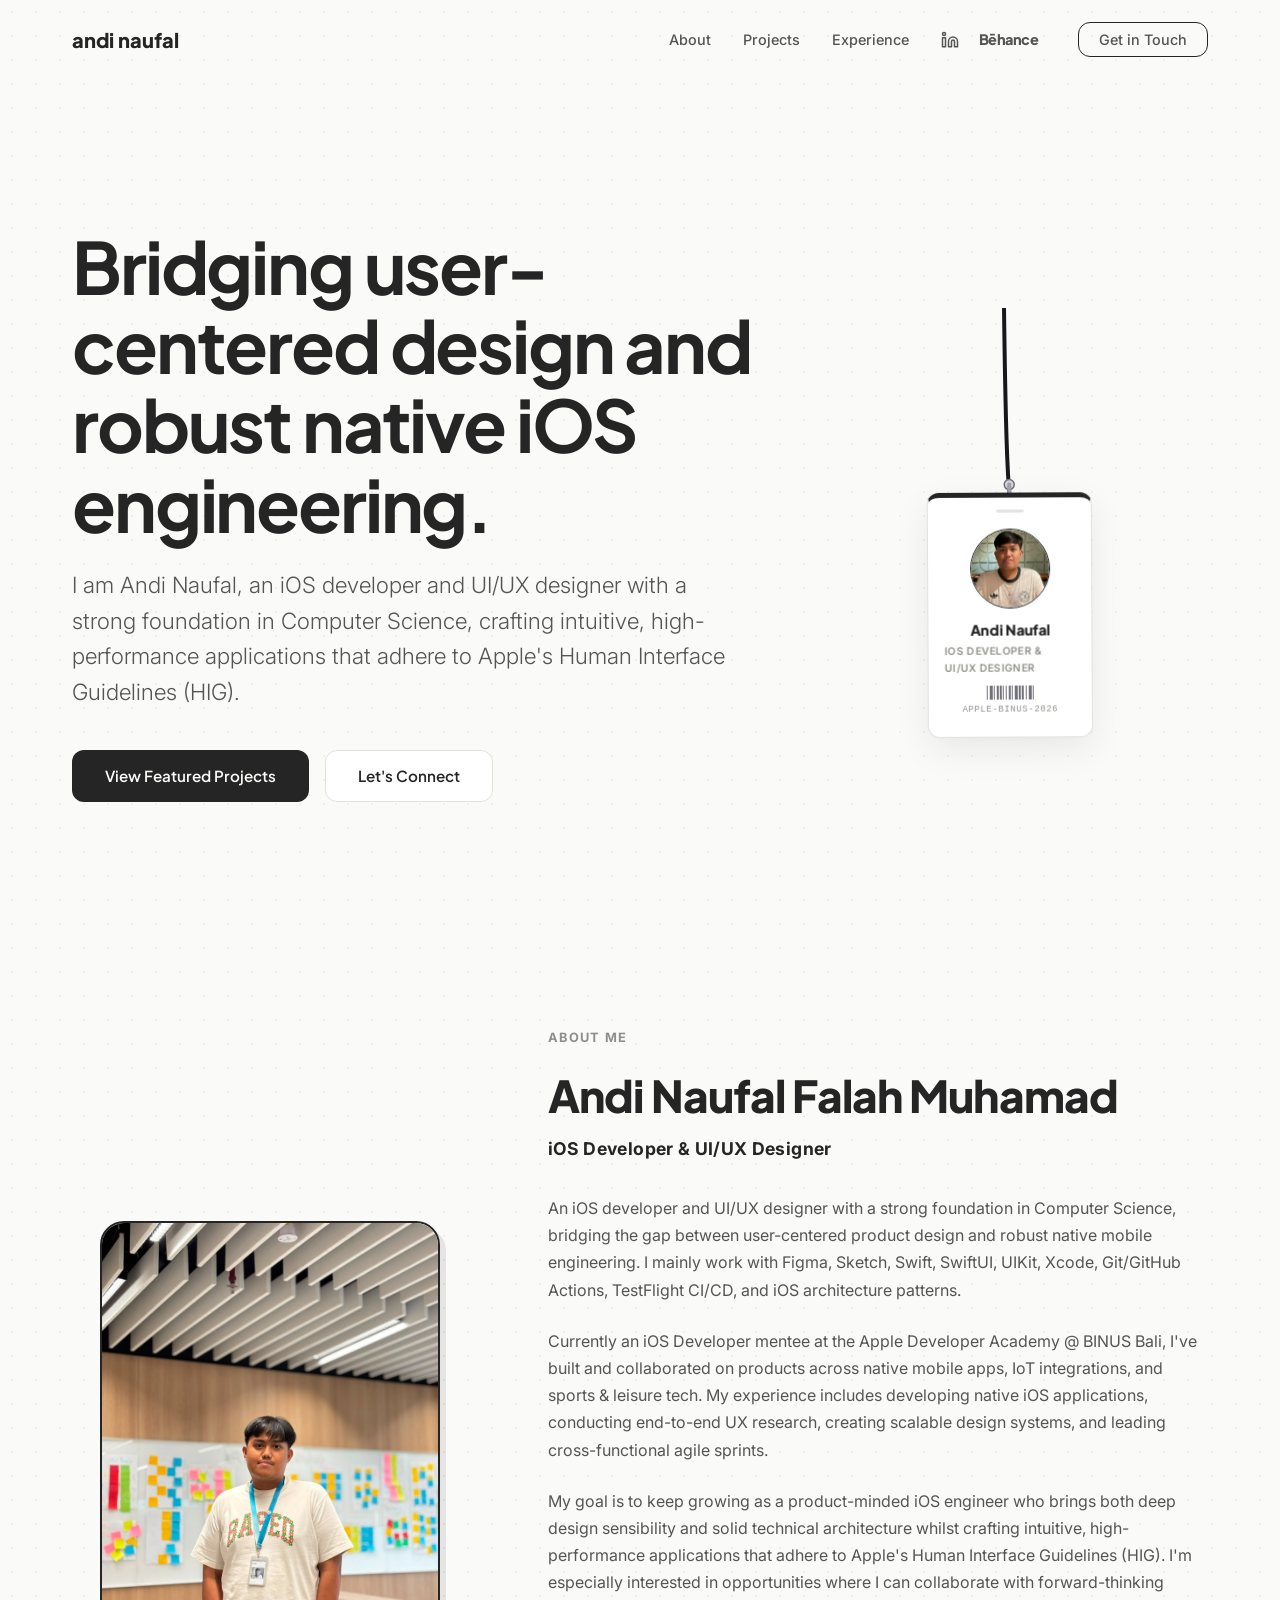
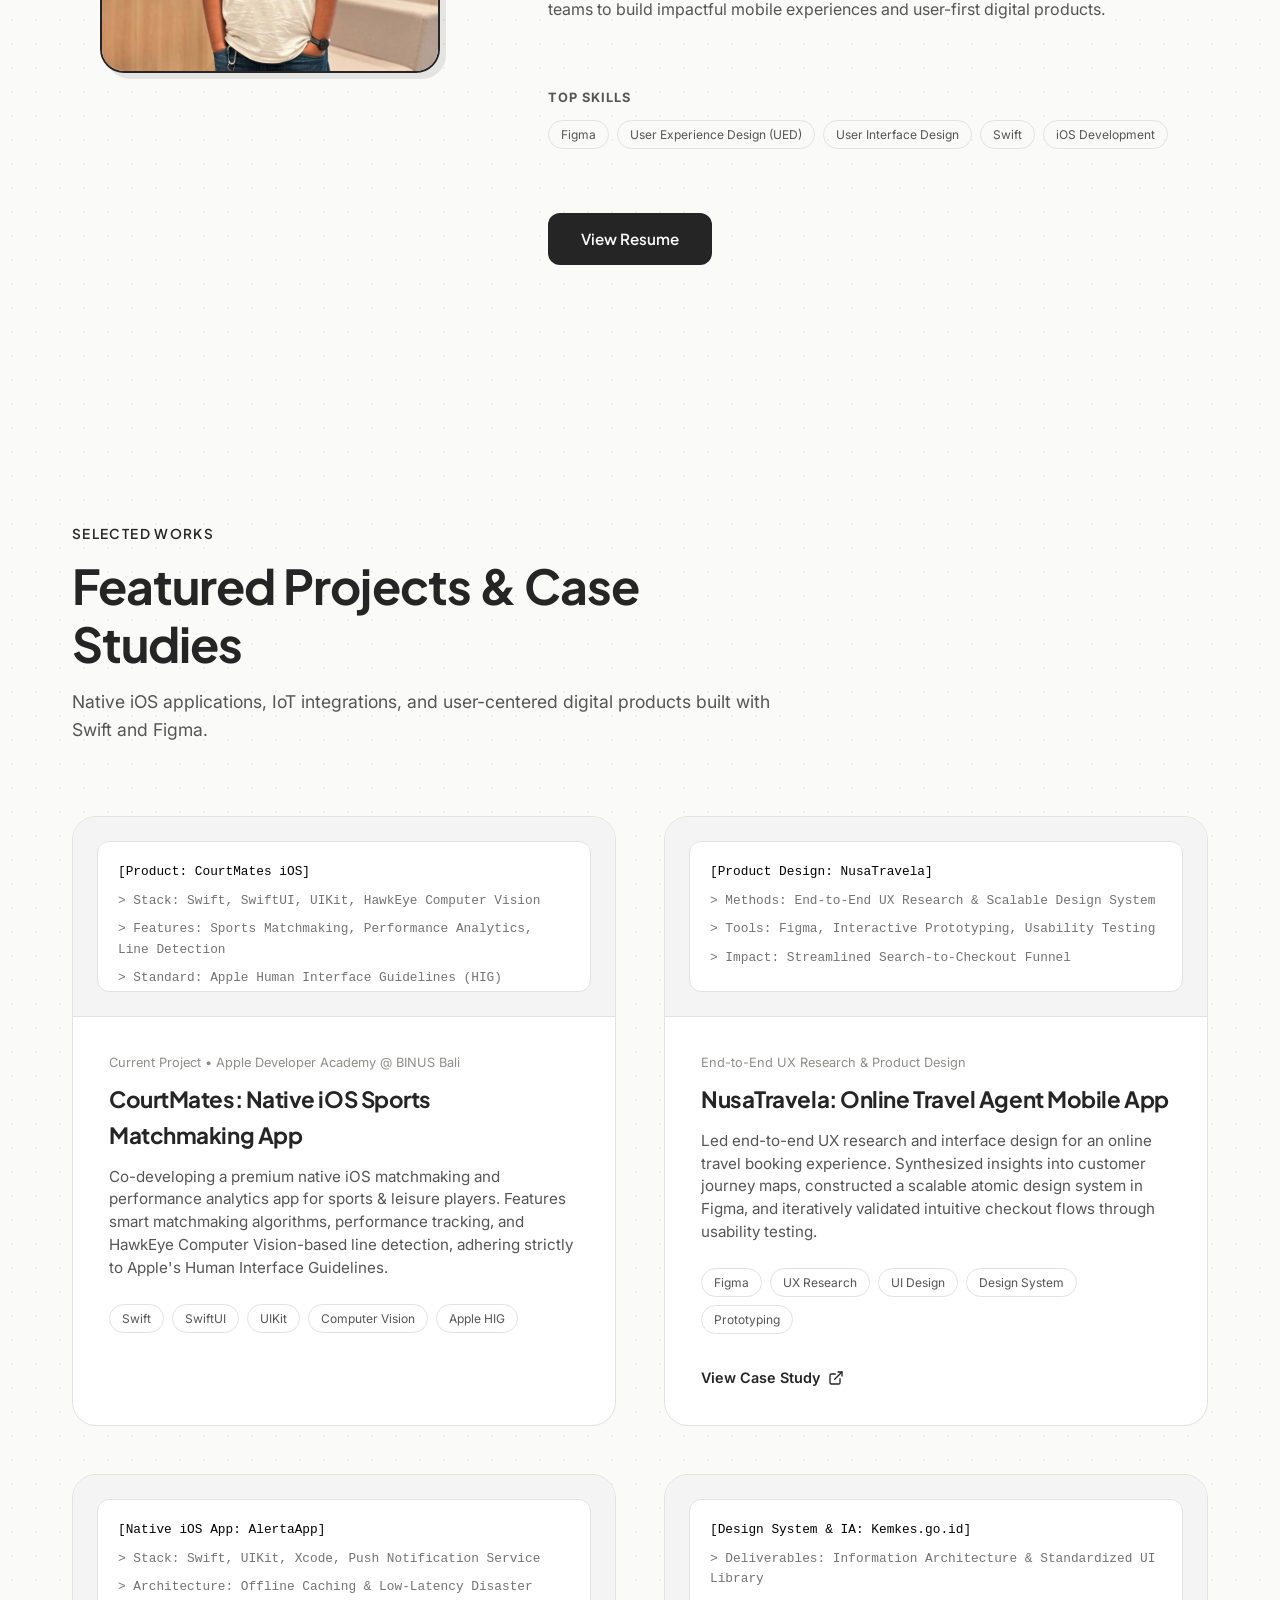
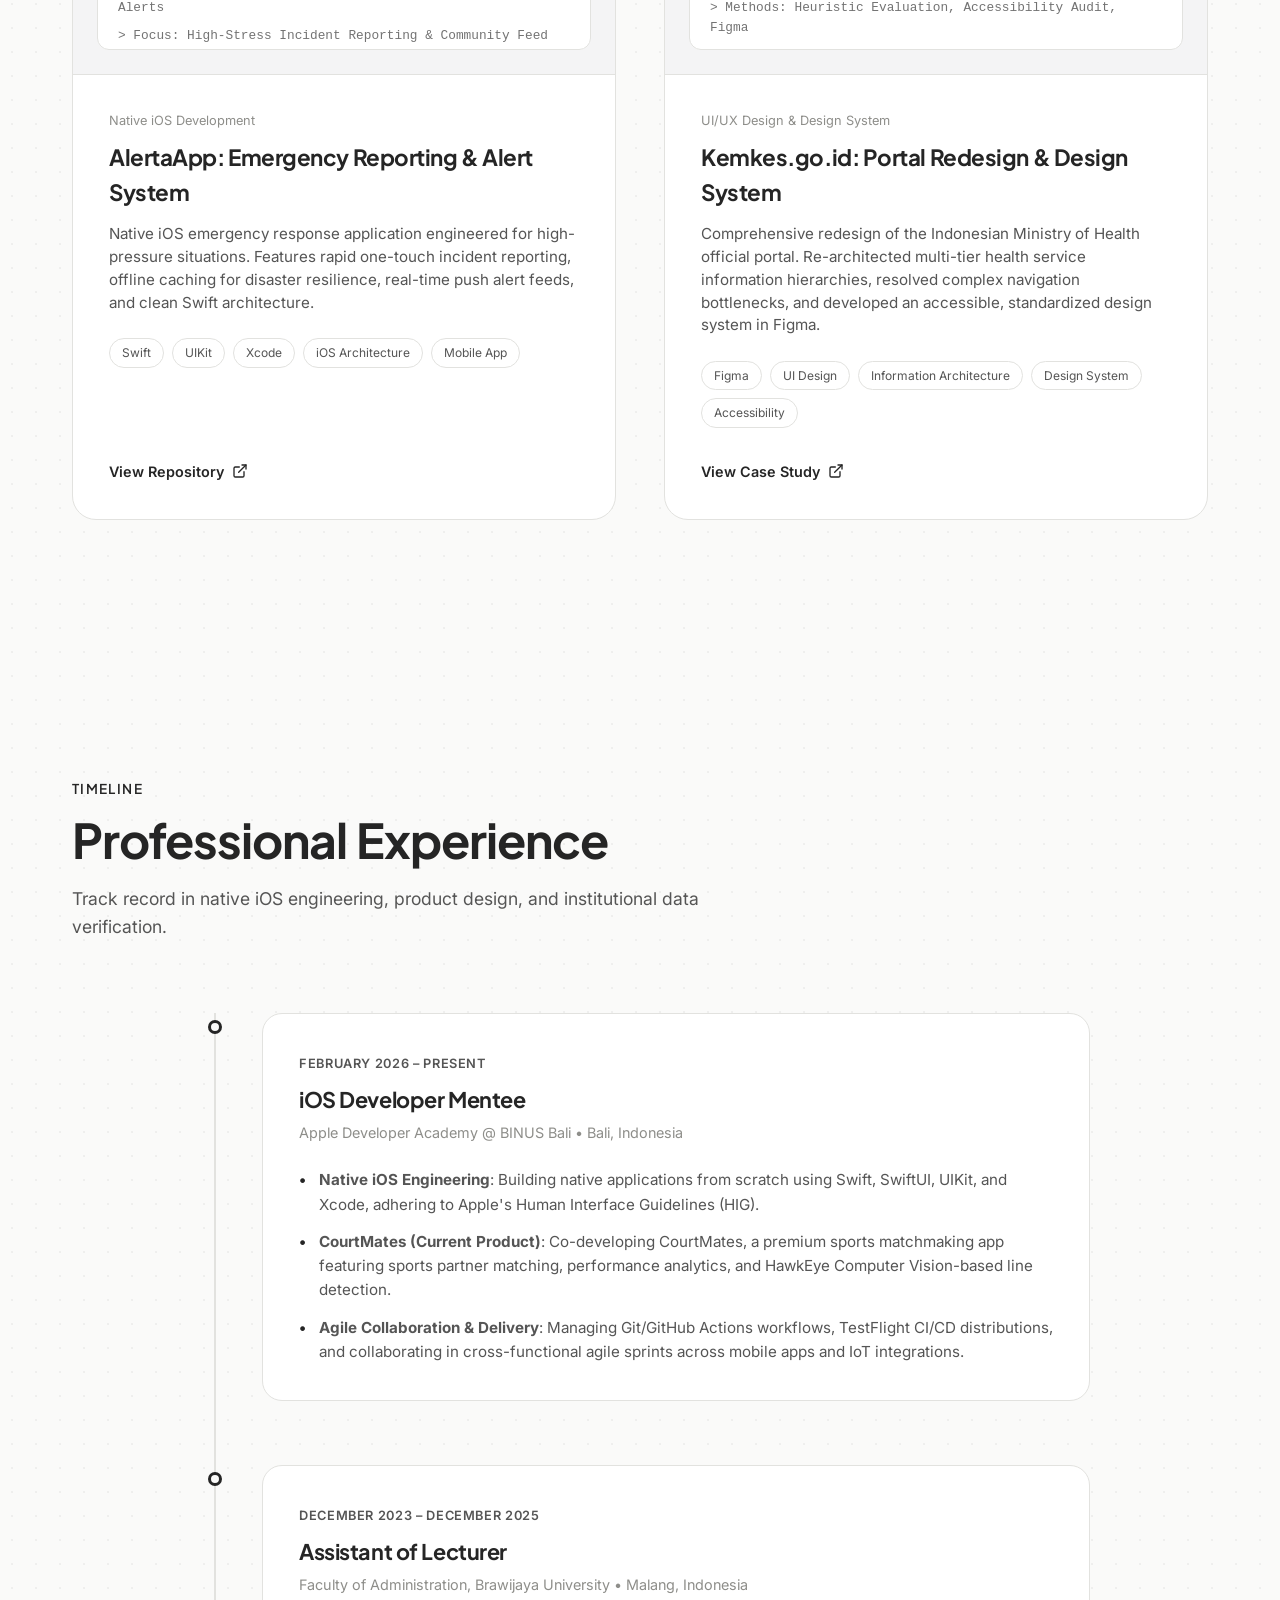
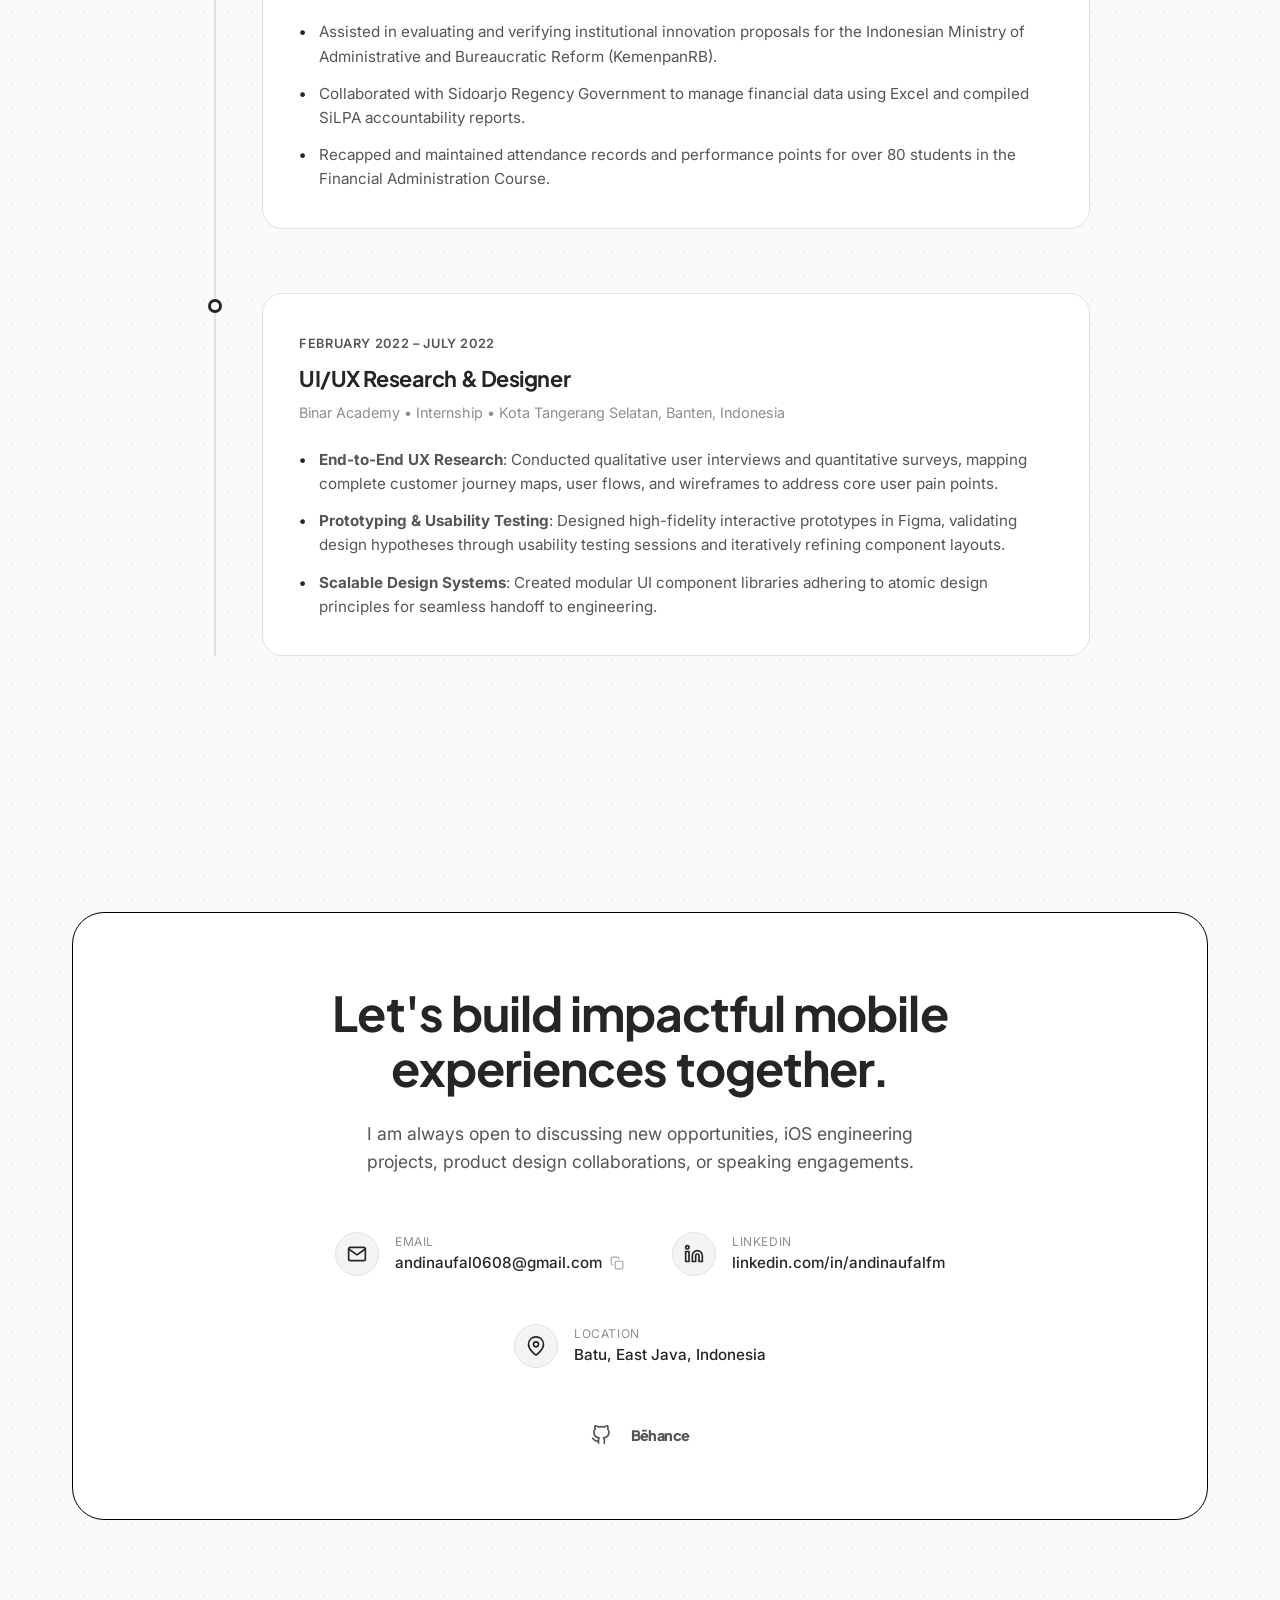
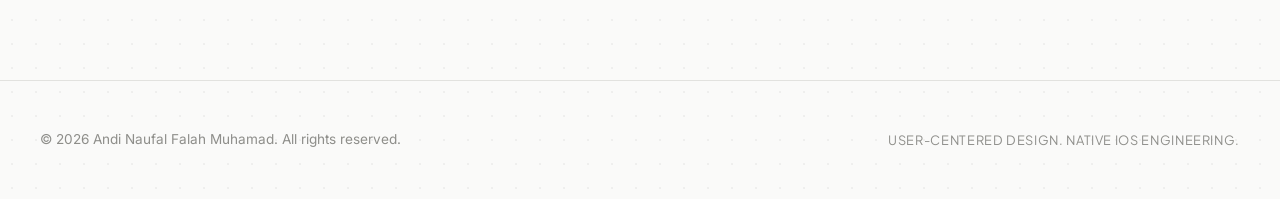
==== index.html @ ab5e2f89 "chore: remove status badge from hero section" ====
<!DOCTYPE html>
<html lang="en">

<head>
    <meta charset="UTF-8">
    <meta name="viewport" content="width=device-width, initial-scale=1.0">
    <title>Andi Naufal | iOS Developer & UI/UX Designer</title>
    <meta name="description"
        content="Portfolio of Andi Naufal Falah Muhamad - iOS developer and UI/UX designer with a strong foundation in Computer Science, bridging the gap between user-centered product design and robust native mobile engineering.">
    <meta name="keywords"
        content="Andi Naufal, iOS Developer, UI/UX Designer, Apple Developer Academy Bali, Swift, SwiftUI, UIKit, Figma, Sketch, Product Minded Engineer, User Experience Design">

    <!-- Open Graph / Facebook -->
    <meta property="og:type" content="website">
    <meta property="og:title" content="Andi Naufal | iOS Developer & UI/UX Designer">
    <meta property="og:description"
        content="Bridging the gap between user-centered product design and robust native mobile engineering. iOS Developer mentee at Apple Developer Academy Bali.">

    <!-- Google Fonts -->
    <link rel="preconnect" href="https://fonts.googleapis.com">
    <link rel="preconnect" href="https://fonts.gstatic.com" crossorigin>
    <link
        href="https://fonts.googleapis.com/css2?family=Inter:wght@300;400;500;600&family=Plus+Jakarta+Sans:wght@400;500;600;700;800&display=swap"
        rel="stylesheet">

    <!-- Stylesheet -->
    <link rel="stylesheet" href="style.css">
</head>

<body>
    <!-- Header Navigation -->
    <header>
        <nav class="nav-container">
            <a href="#" class="logo">
                andi naufal
            </a>
            <ul class="nav-links">
                <li><a href="#about" class="nav-link">About</a></li>
                <li><a href="#projects" class="nav-link">Projects</a></li>
                <li><a href="#experience" class="nav-link">Experience</a></li>
                <li class="nav-socials">
                    <a href="https://linkedin.com/in/andinaufalfm" target="_blank" rel="noopener noreferrer"
                        aria-label="LinkedIn" class="nav-social-link">
                        <svg xmlns="http://www.w3.org/2000/svg" width="18" height="18" viewBox="0 0 24 24" fill="none"
                            stroke="currentColor" stroke-width="2" stroke-linecap="round" stroke-linejoin="round">
                            <path d="M16 8a6 6 0 0 1 6 6v7h-4v-7a2 2 0 0 0-2-2 2 2 0 0 0-2 2v7h-4v-7a6 6 0 0 1 6-6z" />
                            <rect x="2" y="9" width="4" height="12" />
                            <circle cx="4" cy="4" r="2" />
                        </svg>
                    </a>
                    <a href="https://www.behance.net/andinaufal2" target="_blank" rel="noopener noreferrer"
                        aria-label="Behance" class="nav-social-link">
                        <span class="behance-text-logo">Bēhance</span>
                    </a>
                </li>
                <li><a href="#contact" class="nav-link btn-contact">Get in Touch</a></li>
            </ul>
            <button class="mobile-menu-toggle" aria-label="Toggle Menu">
                <span class="bar"></span>
                <span class="bar"></span>
            </button>
        </nav>
    </header>

    <main>
        <!-- Hero Section -->
        <section id="hero" class="hero-section">
            <div class="hero-content">
                <h1 class="hero-title fade-in-up">
                    Bridging <span class="gradient-text">user-centered design</span> and robust <span
                        class="gradient-text">native iOS engineering</span>.
                </h1>
                <p class="hero-subtitle fade-in-up">
                    I am Andi Naufal, an iOS developer and UI/UX designer with a strong foundation in Computer Science, crafting intuitive, high-performance applications that adhere to Apple's Human Interface Guidelines (HIG).
                </p>
                <div class="hero-actions fade-in-up">
                    <a href="#projects" class="btn btn-primary">View Featured Projects</a>
                    <a href="#contact" class="btn btn-secondary">Let's Connect</a>
                </div>
            </div>

            <!-- Interactive Lanyard & ID Card -->
            <div class="lanyard-container">
                <canvas id="lanyard-canvas"></canvas>
                <div id="interactive-card" class="badge-card">
                    <div class="badge-clip-hole"></div>
                    <div class="badge-body">
                        <div class="badge-photo-frame">
                            <img src="profile_lanyard.jpg" alt="Andi Naufal" class="badge-photo">
                        </div>
                        <h3 class="badge-name">Andi Naufal</h3>
                        <span class="badge-role">iOS Developer & UI/UX Designer</span>
                    </div>
                    <div class="badge-footer">
                        <div class="badge-barcode">
                            <span></span><span></span><span></span><span></span><span></span><span></span><span></span><span></span><span></span><span></span><span></span><span></span><span></span><span></span><span></span>
                        </div>
                        <span class="badge-id">APPLE-BINUS-2026</span>
                    </div>
                </div>
            </div>
        </section>

        <!-- About Me Section -->
        <section id="about" class="about-section">
            <div class="section-container">
                <div class="about-grid">
                    <div class="about-image-wrapper fade-in-up">
                        <img src="profile.jpg" alt="Andi Naufal Falah Muhamad" class="about-img">
                    </div>
                    <div class="about-text-content fade-in-up">
                        <span class="about-tag">About Me</span>
                        <h2 class="about-name">Andi Naufal Falah Muhamad</h2>
                        <span class="about-title">iOS Developer & UI/UX Designer</span>

                        <div class="about-paragraphs">
                            <p>
                                An iOS developer and UI/UX designer with a strong foundation in Computer Science, bridging the gap between user-centered product design and robust native mobile engineering. I mainly work with Figma, Sketch, Swift, SwiftUI, UIKit, Xcode, Git/GitHub Actions, TestFlight CI/CD, and iOS architecture patterns.
                            </p>
                            <p>
                                Currently an iOS Developer mentee at the Apple Developer Academy @ BINUS Bali, I've built and collaborated on products across native mobile apps, IoT integrations, and sports & leisure tech. My experience includes developing native iOS applications, conducting end-to-end UX research, creating scalable design systems, and leading cross-functional agile sprints.
                            </p>
                            <p>
                                My goal is to keep growing as a product-minded iOS engineer who brings both deep design sensibility and solid technical architecture whilst crafting intuitive, high-performance applications that adhere to Apple's Human Interface Guidelines (HIG). I'm especially interested in opportunities where I can collaborate with forward-thinking teams to build impactful mobile experiences and user-first digital products.
                            </p>
                        </div>

                        <div class="top-skills-wrapper" style="margin-top: 1.5rem; margin-bottom: 2rem;">
                            <span style="display: block; font-size: 0.8rem; font-weight: 700; text-transform: uppercase; letter-spacing: 0.08em; color: var(--text-secondary); margin-bottom: 0.75rem;">Top Skills</span>
                            <div class="project-tags" style="gap: 0.5rem;">
                                <span class="tag">Figma</span>
                                <span class="tag">User Experience Design (UED)</span>
                                <span class="tag">User Interface Design</span>
                                <span class="tag">Swift</span>
                                <span class="tag">iOS Development</span>
                            </div>
                        </div>

                        <a href="cv_andinaufal.pdf" target="_blank" class="btn btn-primary btn-resume">View Resume</a>
                    </div>
                </div>
            </div>
        </section>



        <!-- Projects Experience Section -->
        <section id="projects" class="projects-section">
            <div class="section-container">
                <div class="section-header">
                    <span class="section-label">Selected Works</span>
                    <h2 class="section-title">Featured Projects & Case Studies</h2>
                    <p class="section-description">
                        Native iOS applications, IoT integrations, and user-centered digital products built with Swift and Figma.
                    </p>
                </div>

                <div class="projects-grid">
                    <!-- Project 1: CourtMates -->
                    <div class="project-card">
                        <div class="project-visual bg-swift">
                            <div class="terminal-mock">
                                <span class="command">[Product: CourtMates iOS]</span>
                                <span class="output">> Stack: Swift, SwiftUI, UIKit, HawkEye Computer Vision</span>
                                <span class="output">> Features: Sports Matchmaking, Performance Analytics, Line Detection</span>
                                <span class="output">> Standard: Apple Human Interface Guidelines (HIG)</span>
                            </div>
                        </div>
                        <div class="project-info">
                            <span class="project-meta">Current Project • Apple Developer Academy @ BINUS Bali</span>
                            <h3>CourtMates: Native iOS Sports Matchmaking App</h3>
                            <p class="project-text">
                                Co-developing a premium native iOS matchmaking and performance analytics app for sports & leisure players.
                                Features smart matchmaking algorithms, performance tracking, and HawkEye Computer Vision-based line
                                detection, adhering strictly to Apple's Human Interface Guidelines.
                            </p>
                            <div class="project-tags">
                                <span class="tag">Swift</span>
                                <span class="tag">SwiftUI</span>
                                <span class="tag">UIKit</span>
                                <span class="tag">Computer Vision</span>
                                <span class="tag">Apple HIG</span>
                            </div>
                        </div>
                    </div>

                    <!-- Project 2: NusaTravela -->
                    <div class="project-card">
                        <div class="project-visual bg-nusa">
                            <div class="terminal-mock">
                                <span class="command">[Product Design: NusaTravela]</span>
                                <span class="output">> Methods: End-to-End UX Research & Scalable Design System</span>
                                <span class="output">> Tools: Figma, Interactive Prototyping, Usability Testing</span>
                                <span class="output">> Impact: Streamlined Search-to-Checkout Funnel</span>
                            </div>
                        </div>
                        <div class="project-info">
                            <span class="project-meta">End-to-End UX Research & Product Design</span>
                            <h3>NusaTravela: Online Travel Agent Mobile App</h3>
                            <p class="project-text">
                                Led end-to-end UX research and interface design for an online travel booking experience.
                                Synthesized insights into customer journey maps, constructed a scalable atomic design system in Figma,
                                and iteratively validated intuitive checkout flows through usability testing.
                            </p>
                            <div class="project-tags">
                                <span class="tag">Figma</span>
                                <span class="tag">UX Research</span>
                                <span class="tag">UI Design</span>
                                <span class="tag">Design System</span>
                                <span class="tag">Prototyping</span>
                            </div>
                            <a href="https://www.behance.net/gallery/148865531/NusaTravela-Online-Travel-Agent-App"
                                target="_blank" rel="noopener noreferrer" class="project-link">
                                View Case Study
                                <svg xmlns="http://www.w3.org/2000/svg" width="16" height="16" viewBox="0 0 24 24"
                                    fill="none" stroke="currentColor" stroke-width="2" stroke-linecap="round"
                                    stroke-linejoin="round">
                                    <path d="M18 13v6a2 2 0 0 1-2 2H5a2 2 0 0 1-2-2V8a2 2 0 0 1 2-2h6" />
                                    <polyline points="15 3 21 3 21 9" />
                                    <line x1="10" y1="14" x2="21" y2="3" />
                                </svg>
                            </a>
                        </div>
                    </div>

                    <!-- Project 3: Alerta App -->
                    <div class="project-card">
                        <div class="project-visual bg-swift">
                            <div class="terminal-mock">
                                <span class="command">[Native iOS App: AlertaApp]</span>
                                <span class="output">> Stack: Swift, UIKit, Xcode, Push Notification Service</span>
                                <span class="output">> Architecture: Offline Caching & Low-Latency Disaster Alerts</span>
                                <span class="output">> Focus: High-Stress Incident Reporting & Community Feed</span>
                            </div>
                        </div>
                        <div class="project-info">
                            <span class="project-meta">Native iOS Development</span>
                            <h3>AlertaApp: Emergency Reporting & Alert System</h3>
                            <p class="project-text">
                                Native iOS emergency response application engineered for high-pressure situations. Features rapid
                                one-touch incident reporting, offline caching for disaster resilience, real-time push alert feeds,
                                and clean Swift architecture.
                            </p>
                            <div class="project-tags">
                                <span class="tag">Swift</span>
                                <span class="tag">UIKit</span>
                                <span class="tag">Xcode</span>
                                <span class="tag">iOS Architecture</span>
                                <span class="tag">Mobile App</span>
                            </div>
                            <a href="https://github.com/sgtandi" target="_blank"
                                rel="noopener noreferrer" class="project-link">
                                View Repository
                                <svg xmlns="http://www.w3.org/2000/svg" width="16" height="16" viewBox="0 0 24 24"
                                    fill="none" stroke="currentColor" stroke-width="2" stroke-linecap="round"
                                    stroke-linejoin="round">
                                    <path d="M18 13v6a2 2 0 0 1-2 2H5a2 2 0 0 1-2-2V8a2 2 0 0 1 2-2h6" />
                                    <polyline points="15 3 21 3 21 9" />
                                    <line x1="10" y1="14" x2="21" y2="3" />
                                </svg>
                            </a>
                        </div>
                    </div>

                    <!-- Project 4: Kemkes.go.id Redesign -->
                    <div class="project-card">
                        <div class="project-visual bg-kemkes">
                            <div class="terminal-mock">
                                <span class="command">[Design System & IA: Kemkes.go.id]</span>
                                <span class="output">> Deliverables: Information Architecture & Standardized UI Library</span>
                                <span class="output">> Methods: Heuristic Evaluation, Accessibility Audit, Figma</span>
                                <span class="output">> Focus: Public Health Service Findability & Trust</span>
                            </div>
                        </div>
                        <div class="project-info">
                            <span class="project-meta">UI/UX Design & Design System</span>
                            <h3>Kemkes.go.id: Portal Redesign & Design System</h3>
                            <p class="project-text">
                                Comprehensive redesign of the Indonesian Ministry of Health official portal. Re-architected multi-tier
                                health service information hierarchies, resolved complex navigation bottlenecks, and developed an accessible,
                                standardized design system in Figma.
                            </p>
                            <div class="project-tags">
                                <span class="tag">Figma</span>
                                <span class="tag">UI Design</span>
                                <span class="tag">Information Architecture</span>
                                <span class="tag">Design System</span>
                                <span class="tag">Accessibility</span>
                            </div>
                            <a href="https://www.behance.net/gallery/144390261/Kemkesgoid-Website-Redesign-Case-Study"
                                target="_blank" rel="noopener noreferrer" class="project-link">
                                View Case Study
                                <svg xmlns="http://www.w3.org/2000/svg" width="16" height="16" viewBox="0 0 24 24"
                                    fill="none" stroke="currentColor" stroke-width="2" stroke-linecap="round"
                                    stroke-linejoin="round">
                                    <path d="M18 13v6a2 2 0 0 1-2 2H5a2 2 0 0 1-2-2V8a2 2 0 0 1 2-2h6" />
                                    <polyline points="15 3 21 3 21 9" />
                                    <line x1="10" y1="14" x2="21" y2="3" />
                                </svg>
                            </a>
                        </div>
                    </div>
                </div>
            </div>
        </section>

        <!-- Experiences Section -->
        <section id="experience" class="experience-section">
            <div class="section-container">
                <div class="section-header">
                    <span class="section-label">Timeline</span>
                    <h2 class="section-title">Professional Experience</h2>
                    <p class="section-description">
                        Track record in native iOS engineering, product design, and institutional data verification.
                    </p>
                </div>

                <div class="timeline">
                    <!-- Exp 1: iOS Developer Mentee -->
                    <div class="timeline-item">
                        <div class="timeline-marker"></div>
                        <div class="timeline-content">
                            <span class="timeline-date">February 2026 – Present</span>
                            <h3 class="timeline-title">iOS Developer Mentee</h3>
                            <span class="timeline-subtitle">Apple Developer Academy @ BINUS Bali • Bali, Indonesia</span>
                            <ul class="timeline-bullets">
                                <li><strong>Native iOS Engineering</strong>: Building native applications from scratch using Swift, SwiftUI, UIKit, and Xcode, adhering to Apple's Human Interface Guidelines (HIG).</li>
                                <li><strong>CourtMates (Current Product)</strong>: Co-developing CourtMates, a premium sports matchmaking app featuring sports partner matching, performance analytics, and HawkEye Computer Vision-based line detection.</li>
                                <li><strong>Agile Collaboration & Delivery</strong>: Managing Git/GitHub Actions workflows, TestFlight CI/CD distributions, and collaborating in cross-functional agile sprints across mobile apps and IoT integrations.</li>
                            </ul>
                        </div>
                    </div>

                    <!-- Exp 2: Assistant of Lecturer -->
                    <div class="timeline-item">
                        <div class="timeline-marker"></div>
                        <div class="timeline-content">
                            <span class="timeline-date">December 2023 – December 2025</span>
                            <h3 class="timeline-title">Assistant of Lecturer</h3>
                            <span class="timeline-subtitle">Faculty of Administration, Brawijaya University • Malang, Indonesia</span>
                            <ul class="timeline-bullets">
                                <li>Assisted in evaluating and verifying institutional innovation proposals for the Indonesian Ministry of Administrative and Bureaucratic Reform (KemenpanRB).</li>
                                <li>Collaborated with Sidoarjo Regency Government to manage financial data using Excel and compiled SiLPA accountability reports.</li>
                                <li>Recapped and maintained attendance records and performance points for over 80 students in the Financial Administration Course.</li>
                            </ul>
                        </div>
                    </div>

                    <!-- Exp 3: UI/UX Research & Designer -->
                    <div class="timeline-item">
                        <div class="timeline-marker"></div>
                        <div class="timeline-content">
                            <span class="timeline-date">February 2022 – July 2022</span>
                            <h3 class="timeline-title">UI/UX Research & Designer</h3>
                            <span class="timeline-subtitle">Binar Academy • Internship • Kota Tangerang Selatan, Banten, Indonesia</span>
                            <ul class="timeline-bullets">
                                <li><strong>End-to-End UX Research</strong>: Conducted qualitative user interviews and quantitative surveys, mapping complete customer journey maps, user flows, and wireframes to address core user pain points.</li>
                                <li><strong>Prototyping & Usability Testing</strong>: Designed high-fidelity interactive prototypes in Figma, validating design hypotheses through usability testing sessions and iteratively refining component layouts.</li>
                                <li><strong>Scalable Design Systems</strong>: Created modular UI component libraries adhering to atomic design principles for seamless handoff to engineering.</li>
                            </ul>
                        </div>
                    </div>
                </div>
            </div>
        </section>



        <!-- Contact Section -->
        <section id="contact" class="contact-section">
            <div class="section-container">
                <div class="contact-card">
                    <div class="contact-info-panel">
                        <h2>Let's build impactful mobile experiences together.</h2>
                        <p>I am always open to discussing new opportunities, iOS engineering projects, product design collaborations, or speaking engagements.</p>

                        <div class="contact-details">
                            <div class="contact-item">
                                <span class="icon">
                                    <svg xmlns="http://www.w3.org/2000/svg" width="20" height="20" viewBox="0 0 24 24"
                                        fill="none" stroke="currentColor" stroke-width="2" stroke-linecap="round"
                                        stroke-linejoin="round">
                                        <path
                                            d="M4 4h16c1.1 0 2 .9 2 2v12c0 1.1-.9 2-2 2H4c-1.1 0-2-.9-2-2V6c0-1.1.9-2 2-2z" />
                                        <polyline points="22,6 12,13 2,6" />
                                    </svg>
                                </span>
                                <div class="contact-text">
                                    <span class="label">Email</span>
                                    <!-- Interactive Clipboard Button -->
                                    <div class="email-click-to-copy" id="email-btn" title="Click to copy email address">
                                        <span id="email-address">andinaufal0608@gmail.com</span>
                                        <span class="copy-icon">
                                             <svg xmlns="http://www.w3.org/2000/svg" width="14" height="14"
                                                viewBox="0 0 24 24" fill="none" stroke="currentColor" stroke-width="2"
                                                stroke-linecap="round" stroke-linejoin="round">
                                                <rect x="9" y="9" width="13" height="13" rx="2" ry="2" />
                                                <path d="M5 15H4a2 2 0 0 1-2-2V4a2 2 0 0 1 2-2h9a2 2 0 0 1 2 2v1" />
                                            </svg>
                                        </span>
                                        <span class="copied-tooltip" id="copied-tooltip">Copied!</span>
                                    </div>
                                </div>
                            </div>
                            <div class="contact-item">
                                <span class="icon">
                                    <svg xmlns="http://www.w3.org/2000/svg" width="20" height="20" viewBox="0 0 24 24"
                                        fill="none" stroke="currentColor" stroke-width="2" stroke-linecap="round"
                                        stroke-linejoin="round">
                                        <path
                                            d="M16 8a6 6 0 0 1 6 6v7h-4v-7a2 2 0 0 0-2-2 2 2 0 0 0-2 2v7h-4v-7a6 6 0 0 1 6-6z" />
                                        <rect x="2" y="9" width="4" height="12" />
                                        <circle cx="4" cy="4" r="2" />
                                    </svg>
                                </span>
                                <div class="contact-text">
                                    <span class="label">LinkedIn</span>
                                    <a href="https://linkedin.com/in/andinaufalfm" target="_blank"
                                        rel="noopener noreferrer" class="value">linkedin.com/in/andinaufalfm</a>
                                </div>
                            </div>
                            <div class="contact-item">
                                <span class="icon">
                                    <svg xmlns="http://www.w3.org/2000/svg" width="20" height="20" viewBox="0 0 24 24"
                                        fill="none" stroke="currentColor" stroke-width="2" stroke-linecap="round"
                                        stroke-linejoin="round">
                                        <path d="M21 10c0 7-9 13-9 13s-9-6-9-13a9 9 0 0 1 18 0z" />
                                        <circle cx="12" cy="10" r="3" />
                                    </svg>
                                </span>
                                <div class="contact-text">
                                    <span class="label">Location</span>
                                    <span class="value">Batu, East Java, Indonesia</span>
                                </div>
                            </div>
                        </div>

                        <div class="social-links">
                            <a href="https://github.com/sgtandi" target="_blank" rel="noopener noreferrer"
                                aria-label="GitHub">
                                <svg xmlns="http://www.w3.org/2000/svg" width="20" height="20" viewBox="0 0 24 24"
                                    fill="none" stroke="currentColor" stroke-width="2" stroke-linecap="round"
                                    stroke-linejoin="round">
                                    <path
                                        d="M9 19c-5 1.5-5-2.5-7-3m14 6v-3.87a3.37 3.37 0 0 0-.94-2.61c3.14-.35 6.44-1.54 6.44-7A5.44 5.44 0 0 0 20 4.77 5.07 5.07 0 0 0 19.91 1S18.73.65 16 2.48a13.38 13.38 0 0 0-7 0C6.27.65 5.09 1 5.09 1A5.07 5.07 0 0 0 5 4.77a5.44 5.44 0 0 0-1.5 3.78c0 5.42 3.3 6.61 6.44 7A3.37 3.37 0 0 0 9 18.13V22" />
                                </svg>
                            </a>
                            <a href="https://www.behance.net/andinaufal2" target="_blank" rel="noopener noreferrer"
                                aria-label="Behance">
                                <span class="behance-text-logo">Bēhance</span>
                            </a>
                        </div>
                    </div>
                </div>
            </div>
        </section>
    </main>

    <!-- Footer -->
    <footer>
        <div class="footer-container">
            <p class="copyright">&copy; 2026 Andi Naufal Falah Muhamad. All rights reserved.</p>
            <p class="tagline">User-centered design. Native iOS engineering.</p>
        </div>
    </footer>

    <!-- Scripts -->
    <script src="physics.js"></script>
    <script src="script.js"></script>
</body>

</html>
---- style.css ----
/* Design System Variables */
:root {
    --bg-main: #FAFAF9;
    --bg-card: #FFFFFF;
    --bg-card-hover: #F3F3F1;
    --border-color: #E2E2DF;
    --border-color-hover: #252525;
    
    --text-primary: #252525;
    --text-secondary: #555555;
    --text-muted: #8E8E8A;
    
    --color-accent-1: #71717A; /* Neutral Zinc */
    --color-accent-2: #252525; /* Solid Charcoal / Black */
    --color-accent-3: #F3F3F1; /* Subtle Neutral Hover */
    --color-accent-4: #000000; /* Pure Black */
    
    --grad-text: none;
    --grad-apple: none;
    --grad-dark: #FAFAF9;
    
    --font-head: 'Plus Jakarta Sans', -apple-system, BlinkMacSystemFont, 'Segoe UI', Roboto, sans-serif;
    --font-body: 'Inter', -apple-system, BlinkMacSystemFont, 'Segoe UI', Roboto, sans-serif;
    
    --transition-smooth: all 0.4s cubic-bezier(0.16, 1, 0.3, 1);
    --transition-quick: all 0.2s ease;
}

/* Reset & Base Styles */
* {
    margin: 0;
    padding: 0;
    box-sizing: border-box;
}

html {
    scroll-behavior: smooth;
    scrollbar-width: thin;
    scrollbar-color: var(--border-color) var(--bg-main);
}

body {
    background-color: var(--bg-main);
    background-image: radial-gradient(rgba(37, 37, 37, 0.05) 1.5px, transparent 1.5px);
    background-size: 24px 24px;
    color: var(--text-primary);
    font-family: var(--font-body);
    line-height: 1.6;
    overflow-x: hidden;
    position: relative;
}

/* Ambient glow backgrounds - Disabled for minimalist light theme */
.ambient-glow {
    display: none;
}

/* Typography Utilities */
h1, h2, h3, h4 {
    font-family: var(--font-head);
    font-weight: 700;
    letter-spacing: -0.02em;
}

a {
    color: inherit;
    text-decoration: none;
    transition: var(--transition-quick);
}

.gradient-text {
    background: none;
    -webkit-background-clip: initial;
    -webkit-text-fill-color: initial;
    background-clip: initial;
    color: inherit;
}

/* Custom Scrollbar */
::-webkit-scrollbar {
    width: 8px;
}
::-webkit-scrollbar-track {
    background: var(--bg-main);
}
::-webkit-scrollbar-thumb {
    background: var(--border-color-hover);
    border-radius: 4px;
}
::-webkit-scrollbar-thumb:hover {
    background: var(--text-muted);
}

/* Header & Navigation */
header {
    position: fixed;
    top: 0;
    left: 0;
    width: 100%;
    z-index: 100;
    transition: var(--transition-smooth);
}

header.scrolled {
    background: rgba(255, 255, 255, 0.85);
    backdrop-filter: blur(16px);
    border-bottom: 1px solid var(--border-color);
}

.nav-container {
    max-width: 1200px;
    margin: 0 auto;
    padding: 1.5rem 2rem;
    display: flex;
    justify-content: space-between;
    align-items: center;
    transition: var(--transition-smooth);
}

header.scrolled .nav-container {
    padding: 1rem 2rem;
}

.logo {
    font-family: var(--font-head);
    font-weight: 800;
    font-size: 1.25rem;
    display: flex;
    align-items: center;
    gap: 0.5rem;
    color: var(--text-primary);
}

.logo-dot {
    display: none;
}

.nav-links {
    display: flex;
    list-style: none;
    align-items: center;
    gap: 2rem;
}

.nav-link {
    font-size: 0.9rem;
    font-weight: 500;
    color: var(--text-secondary);
    position: relative;
    padding: 0.25rem 0;
}

.nav-link::after {
    content: '';
    position: absolute;
    bottom: 0;
    left: 0;
    width: 0;
    height: 1px;
    background: var(--text-primary);
    transition: var(--transition-quick);
}

.nav-link:hover {
    color: var(--text-primary);
}

.nav-link:hover::after {
    width: 100%;
}

.nav-socials {
    display: flex;
    align-items: center;
    gap: 1.25rem;
    margin-right: 0.5rem;
}

.nav-social-link {
    color: var(--text-secondary);
    transition: var(--transition-quick);
    display: flex;
    align-items: center;
}

.nav-social-link:hover {
    color: var(--text-primary);
    transform: scale(1.15);
}

.behance-text-logo {
    font-family: 'Plus Jakarta Sans', var(--font-head), sans-serif;
    font-weight: 800;
    font-size: 0.9rem;
    letter-spacing: -0.04em;
    color: currentColor;
    display: inline-block;
    vertical-align: middle;
    transition: var(--transition-quick);
}

.behance-text-logo:hover {
    color: var(--text-primary);
}

.btn-contact {
    background: transparent;
    border: 1px solid var(--text-primary);
    padding: 0.5rem 1.25rem;
    border-radius: 0.75rem;
    transition: var(--transition-smooth);
}

.btn-contact:hover {
    background: var(--text-primary);
    color: #FFFFFF !important;
    border-color: var(--text-primary);
}

.mobile-menu-toggle {
    display: none;
    background: none;
    border: none;
    cursor: pointer;
    flex-direction: column;
    gap: 6px;
    z-index: 101;
}

.mobile-menu-toggle .bar {
    width: 24px;
    height: 2px;
    background-color: var(--text-primary);
    transition: var(--transition-smooth);
}

/* Button UI */
.btn {
    display: inline-block;
    padding: 0.8rem 2rem;
    border-radius: 0.75rem;
    font-family: var(--font-head);
    font-weight: 600;
    font-size: 0.95rem;
    cursor: pointer;
    transition: var(--transition-smooth);
    border: 1px solid transparent;
}

.btn-primary {
    background: var(--text-primary);
    color: var(--bg-main);
}

.btn-primary:hover {
    background: #000000;
    color: #FFFFFF;
    border-color: #000000;
    transform: translateY(-2px);
    box-shadow: 0 4px 12px rgba(0, 0, 0, 0.15);
}

.btn-secondary {
    background: #FFFFFF;
    border: 1px solid var(--border-color);
    color: var(--text-primary);
}

.btn-secondary:hover {
    background: var(--bg-card-hover);
    color: var(--text-primary);
    border-color: var(--border-color-hover);
    transform: translateY(-2px);
}

/* Hero Section */
.hero-section {
    min-height: 100vh;
    display: flex;
    flex-direction: column;
    justify-content: space-between;
    align-items: center;
    max-width: 1200px;
    margin: 0 auto;
    padding: 8rem 2rem 2rem 2rem;
    position: relative;
    text-align: center;
}

.hero-content {
    max-width: 900px;
    z-index: 10;
    margin: auto 0;
}

/* Lanyard & ID Badge Container */
.lanyard-container {
    position: relative;
    width: 100%;
    height: 380px;
    margin-bottom: 2rem;
    z-index: 20;
    overflow: visible;
}

#lanyard-canvas {
    position: absolute;
    top: 0;
    left: 0;
    width: 100%;
    height: 100%;
    pointer-events: none;
}

/* ID Badge Card Styling */
.badge-card {
    position: absolute;
    width: 165px;
    height: 245px;
    background: #FFFFFF;
    border: 1px solid var(--border-color);
    border-radius: 0.75rem;
    box-shadow: 0 12px 36px rgba(0, 0, 0, 0.07), 0 3px 10px rgba(0, 0, 0, 0.02);
    display: flex;
    flex-direction: column;
    justify-content: space-between;
    padding: 1.25rem 1rem;
    user-select: none;
    pointer-events: auto;
    cursor: grab;
    transform-origin: top center;
    backface-visibility: hidden;
    border-top: 5px solid var(--text-primary); /* Matte Black Top Stripe */
}

.badge-card:active {
    cursor: grabbing;
}

.badge-clip-hole {
    width: 28px;
    height: 7px;
    background: #E4E4E7;
    border-radius: 4px;
    margin: -0.5rem auto 0.5rem auto;
    border: 1px solid var(--border-color);
}

.badge-body {
    display: flex;
    flex-direction: column;
    align-items: center;
    margin: 0.5rem 0;
}

.badge-photo-frame {
    width: 80px;
    height: 80px;
    border-radius: 50%;
    overflow: hidden;
    border: 1.5px solid var(--text-primary);
    background: #F4F4F5;
    margin-bottom: 0.6rem;
}

.badge-photo {
    width: 100%;
    height: 100%;
    object-fit: cover;
}

.badge-name {
    font-family: var(--font-head);
    font-size: 0.9rem;
    font-weight: 800;
    color: var(--text-primary);
    text-align: center;
    margin: 0 0 0.15rem 0;
    letter-spacing: -0.02em;
}

.badge-role {
    font-size: 0.65rem;
    font-weight: 600;
    color: var(--text-muted);
    text-transform: uppercase;
    letter-spacing: 0.03em;
}

.badge-footer {
    display: flex;
    flex-direction: column;
    align-items: center;
    gap: 0.2rem;
}

.badge-barcode {
    display: flex;
    gap: 1.5px;
    height: 14px;
    align-items: stretch;
}

.badge-barcode span {
    width: 1.5px;
    background: #71717A;
}

.badge-barcode span:nth-child(2n) { width: 3px; }
.badge-barcode span:nth-child(3n) { width: 1px; }
.badge-barcode span:nth-child(4n) { width: 2px; }

.badge-id {
    font-size: 0.55rem;
    font-family: monospace;
    color: var(--text-muted);
    letter-spacing: 0.08em;
}

.status-badge {
    display: inline-flex;
    align-items: center;
    gap: 0.65rem;
    background: #FFFFFF;
    border: 1px solid var(--border-color);
    padding: 0.55rem 1.15rem;
    border-radius: 2rem;
    font-size: 0.85rem;
    font-weight: 500;
    margin-bottom: 2.5rem;
    color: var(--text-primary);
    box-shadow: 0 1px 3px rgba(0, 0, 0, 0.04);
}

.status-dot {
    width: 7px;
    height: 7px;
    background: var(--text-primary);
    border-radius: 50%;
}

.pulsing {
    animation: pulse 2s infinite ease-in-out;
}

@keyframes pulse {
    0% { transform: scale(0.9); opacity: 0.35; }
    50% { transform: scale(1.15); opacity: 1; }
    100% { transform: scale(0.9); opacity: 0.35; }
}

.hero-title {
    font-size: clamp(2.5rem, 6vw, 4.5rem);
    line-height: 1.1;
    letter-spacing: -0.03em;
    margin-bottom: 1.5rem;
}

.hero-subtitle {
    font-size: clamp(1.1rem, 2vw, 1.4rem);
    color: var(--text-secondary);
    max-width: 700px;
    margin: 0 auto 2.5rem auto;
    font-weight: 300;
}

.hero-actions {
    display: flex;
    justify-content: center;
    gap: 1rem;
}

@media (min-width: 969px) {
    .hero-section {
        display: grid;
        grid-template-columns: 1.25fr 0.75fr;
        gap: 3rem;
        align-items: center;
        text-align: left;
        padding-top: 10rem;
    }
    
    .hero-content {
        text-align: left;
        max-width: 680px;
        margin: auto 0;
    }
    
    .hero-subtitle {
        margin-left: 0;
        margin-right: 0;
        text-align: left;
    }
    
    .hero-actions {
        justify-content: flex-start;
    }
}

/* Sections General Structure */
section {
    padding: 8rem 2rem;
    max-width: 1200px;
    margin: 0 auto;
}

.section-container {
    width: 100%;
}

.section-header {
    max-width: 700px;
    margin-bottom: 4.5rem;
}

.section-label {
    font-family: var(--font-head);
    font-size: 0.85rem;
    text-transform: uppercase;
    letter-spacing: 0.1em;
    color: var(--text-primary);
    font-weight: 600;
    margin-bottom: 0.75rem;
    display: inline-block;
}

.section-title {
    font-size: clamp(2rem, 4vw, 3rem);
    line-height: 1.2;
    margin-bottom: 1rem;
}

.section-description {
    color: var(--text-secondary);
    font-size: 1.1rem;
}

/* About Me Section */
.about-section {
    position: relative;
    padding: 8rem 2rem;
}

.about-grid {
    display: grid;
    grid-template-columns: 1.2fr 2fr;
    gap: 5rem;
    align-items: center;
}

.about-image-wrapper {
    position: relative;
    display: flex;
    justify-content: center;
    align-items: center;
    width: 100%;
}

.about-img {
    width: 100%;
    max-width: 340px;
    height: auto;
    object-fit: cover;
    border-radius: 1.5rem;
    border: 2px solid var(--text-primary);
    box-shadow: 6px 6px 0px rgba(37, 37, 37, 0.1);
    transition: var(--transition-smooth);
}

.about-img:hover {
    transform: translateY(-8px) rotate(-2deg);
    border-color: var(--text-primary);
    box-shadow: 12px 12px 0px rgba(37, 37, 37, 0.08);
}

.about-text-content {
    display: flex;
    flex-direction: column;
}

.about-tag {
    font-size: 0.8rem;
    font-weight: 700;
    text-transform: uppercase;
    letter-spacing: 0.1em;
    color: var(--text-muted);
    margin-bottom: 0.75rem;
}

.about-name {
    font-size: clamp(2rem, 4vw, 2.75rem);
    font-family: var(--font-head);
    font-weight: 800;
    color: var(--text-primary);
    margin-bottom: 0.25rem;
    letter-spacing: -0.02em;
}

.about-title {
    font-size: 1.1rem;
    font-weight: 700;
    color: var(--text-primary);
    margin-bottom: 2rem;
    letter-spacing: 0.02em;
}

.about-paragraphs p {
    font-size: 1rem;
    color: var(--text-secondary);
    line-height: 1.7;
    margin-bottom: 1.5rem;
}

.about-paragraphs p:last-child {
    margin-bottom: 2.5rem;
}

.btn-resume {
    align-self: flex-start;
}

/* Projects grid */
.projects-grid {
    display: grid;
    grid-template-columns: 1fr 1fr;
    gap: 3rem;
}

.project-card {
    background: var(--bg-card);
    border: 1px solid var(--border-color);
    border-radius: 1.5rem;
    overflow: hidden;
    display: flex;
    flex-direction: column;
    transition: var(--transition-smooth);
}

.project-card:hover {
    border-color: var(--border-color-hover);
    background: var(--bg-card-hover);
}

.project-card:nth-child(odd):hover {
    transform: translateY(-6px) rotate(-1deg);
}

.project-card:nth-child(even):hover {
    transform: translateY(-6px) rotate(1deg);
}

.project-visual {
    height: 200px;
    position: relative;
    overflow: hidden;
    display: flex;
    align-items: center;
    justify-content: center;
    padding: 1.5rem;
}

.bg-cpp,
.bg-python,
.bg-swift,
.bg-iot,
.bg-miro,
.bg-nusa,
.bg-kemkes {
    background: #F4F4F5;
    border-bottom: 1px solid var(--border-color);
}

.terminal-mock {
    width: 100%;
    height: 100%;
    background: #FFFFFF;
    border: 1px solid var(--border-color);
    border-radius: 0.75rem;
    padding: 1.25rem;
    font-family: 'Courier New', Courier, monospace;
    font-size: 0.8rem;
    display: flex;
    flex-direction: column;
    gap: 0.5rem;
    overflow: hidden;
}

.terminal-mock .command {
    color: #000000;
}

.terminal-mock .output {
    color: #737373;
}

.project-info {
    padding: 2.25rem;
    display: flex;
    flex-direction: column;
    flex-grow: 1;
}

.project-meta {
    font-size: 0.8rem;
    color: var(--text-muted);
    margin-bottom: 0.5rem;
}

.project-info h3 {
    font-size: 1.4rem;
    margin-bottom: 0.75rem;
}

.project-text {
    color: var(--text-secondary);
    font-size: 0.95rem;
    margin-bottom: 1.5rem;
    line-height: 1.5;
}

.project-tags {
    display: flex;
    flex-wrap: wrap;
    gap: 0.5rem;
    margin-bottom: 2rem;
}

.project-tags .tag {
    font-size: 0.75rem;
    background: rgba(255, 255, 255, 0.02);
    border: 1px solid var(--border-color);
    padding: 0.25rem 0.75rem;
    border-radius: 1rem;
    color: var(--text-secondary);
}

.project-link {
    display: inline-flex;
    align-items: center;
    gap: 0.5rem;
    font-size: 0.9rem;
    font-weight: 600;
    color: var(--text-primary);
    margin-top: auto;
    align-self: flex-start;
}

.project-link:hover {
    color: var(--text-primary);
}

.project-link svg {
    transition: var(--transition-quick);
}

.project-link:hover svg {
    transform: translate(2px, -2px);
}



/* Timeline/Experience Section */
.timeline {
    position: relative;
    max-width: 900px;
    margin: 0 auto;
}

.timeline::before {
    content: '';
    position: absolute;
    top: 0;
    left: 1.5rem;
    width: 2px;
    height: 100%;
    background: var(--border-color);
}

.timeline-item {
    position: relative;
    padding-left: 4.5rem;
    margin-bottom: 4rem;
}

.timeline-item:last-child {
    margin-bottom: 0;
}

.timeline-marker {
    position: absolute;
    left: calc(1.5rem - 6px);
    top: 0.4rem;
    width: 14px;
    height: 14px;
    border-radius: 50%;
    background: var(--bg-main);
    border: 3px solid var(--text-primary);
    transition: var(--transition-smooth);
    z-index: 2;
}

.timeline-item:hover .timeline-marker {
    background: var(--text-primary);
    transform: scale(1.2);
}

.timeline-content {
    background: var(--bg-card);
    border: 1px solid var(--border-color);
    border-radius: 1.25rem;
    padding: 2.25rem;
    transition: var(--transition-smooth);
}

.timeline-item:hover .timeline-content {
    border-color: var(--border-color-hover);
    background: var(--bg-card-hover);
}

.timeline-item:nth-child(odd):hover .timeline-content {
    transform: translateY(-4px) rotate(-0.5deg);
}

.timeline-item:nth-child(even):hover .timeline-content {
    transform: translateY(-4px) rotate(0.5deg);
}

.timeline-date {
    font-size: 0.8rem;
    font-weight: 600;
    color: var(--text-secondary);
    text-transform: uppercase;
    letter-spacing: 0.05em;
    display: inline-block;
    margin-bottom: 0.5rem;
}

.timeline-title {
    font-size: 1.35rem;
    margin-bottom: 0.25rem;
}

.timeline-subtitle {
    color: var(--text-muted);
    font-size: 0.9rem;
    display: block;
    margin-bottom: 1.5rem;
}

.timeline-bullets {
    list-style: none;
    display: flex;
    flex-direction: column;
    gap: 0.8rem;
}

.timeline-bullets li {
    font-size: 0.95rem;
    color: var(--text-secondary);
    position: relative;
    padding-left: 1.25rem;
}

.timeline-bullets li::before {
    content: '•';
    color: var(--text-primary);
    font-weight: bold;
    position: absolute;
    left: 0;
    top: 0;
}

.timeline-text {
    color: var(--text-secondary);
    font-size: 0.95rem;
    line-height: 1.6;
}

/* Skills Matrix Section */
.skills-grid {
    display: grid;
    grid-template-columns: repeat(auto-fit, minmax(280px, 1fr));
    gap: 2rem;
}

.skills-category {
    background: var(--bg-card);
    border: 1px solid var(--border-color);
    border-radius: 1.25rem;
    padding: 2.25rem;
    transition: var(--transition-smooth);
}

.skills-category:hover {
    border-color: var(--border-color-hover);
    background: var(--bg-card-hover);
}

.skills-category:nth-child(odd):hover {
    transform: translateY(-4px) rotate(-1deg);
}

.skills-category:nth-child(even):hover {
    transform: translateY(-4px) rotate(1deg);
}

.skills-category h3 {
    font-size: 1.2rem;
    margin-bottom: 1.5rem;
    border-bottom: 1px solid var(--border-color);
    padding-bottom: 0.75rem;
    color: var(--text-primary);
}

.skills-list {
    display: flex;
    flex-wrap: wrap;
    gap: 0.6rem;
}

.skill-tag {
    background: #F4F4F5;
    border: 1px solid var(--border-color);
    padding: 0.4rem 0.9rem;
    border-radius: 1.5rem;
    font-size: 0.8rem;
    font-weight: 500;
    color: var(--text-secondary);
    transition: var(--transition-quick);
}

.skill-tag:hover {
    background: var(--text-primary);
    color: #FFFFFF;
    border-color: var(--text-primary);
    transform: translateY(-2px);
}

.cert-tag {
    background: #F4F4F5;
    border: 1px solid var(--border-color);
    padding: 0.5rem 1rem;
    border-radius: 0.75rem;
    font-size: 0.8rem;
    color: var(--text-secondary);
    width: 100%;
    margin-bottom: 0.6rem;
    display: block;
}

.cert-tag:last-child {
    margin-bottom: 0;
}

.achievements-list {
    display: flex;
    flex-direction: column;
    gap: 1rem;
}

.achievement-item {
    display: flex;
    flex-direction: column;
    gap: 0.25rem;
    border-left: 2px solid var(--border-color);
    padding-left: 1rem;
}

.ach-year {
    font-size: 0.75rem;
    font-weight: 700;
    color: var(--text-primary);
}

.ach-lang {
    font-size: 0.75rem;
    font-weight: 700;
    color: #737373;
}

.ach-desc {
    font-size: 0.85rem;
    color: var(--text-secondary);
}

/* Contact Section */
.contact-section {
    padding-bottom: 10rem;
}

.contact-card {
    background: #FFFFFF;
    border: 1px solid #000000;
    border-radius: 2rem;
    padding: 4.5rem;
    position: relative;
    overflow: hidden;
    transition: var(--transition-smooth);
}

.contact-card:hover {
    transform: translateY(-4px) rotate(-0.5deg);
    border-color: var(--text-primary);
}

.contact-card::before {
    display: none;
}

.contact-info-panel {
    max-width: 800px;
    margin: 0 auto;
    text-align: center;
}

.contact-info-panel h2 {
    font-size: clamp(2rem, 4vw, 3rem);
    margin-bottom: 1.5rem;
    line-height: 1.15;
}

.contact-info-panel p {
    color: var(--text-secondary);
    font-size: 1.1rem;
    margin-bottom: 3.5rem;
    max-width: 600px;
    margin-left: auto;
    margin-right: auto;
}

.contact-details {
    display: flex;
    justify-content: center;
    flex-wrap: wrap;
    gap: 3rem;
    margin-bottom: 3.5rem;
}

.contact-item {
    display: flex;
    align-items: center;
    gap: 1rem;
    text-align: left;
}

.contact-item .icon {
    width: 44px;
    height: 44px;
    border-radius: 50%;
    background: #F4F4F5;
    border: 1px solid var(--border-color);
    display: flex;
    align-items: center;
    justify-content: center;
    color: var(--text-primary);
}

.contact-text {
    display: flex;
    flex-direction: column;
}

.contact-text .label {
    font-size: 0.75rem;
    text-transform: uppercase;
    letter-spacing: 0.05em;
    color: var(--text-muted);
}

.contact-text .value {
    font-size: 0.95rem;
    font-weight: 500;
    color: var(--text-primary);
}

.contact-text a.value:hover {
    color: var(--text-primary);
    text-decoration: underline;
}

/* Email Copy Component */
.email-click-to-copy {
    display: flex;
    align-items: center;
    gap: 0.5rem;
    cursor: pointer;
    font-size: 0.95rem;
    font-weight: 500;
    color: var(--text-primary);
    position: relative;
    transition: var(--transition-quick);
}

.email-click-to-copy:hover {
    color: var(--text-primary);
}

.email-click-to-copy .copy-icon {
    opacity: 0.4;
    transition: var(--transition-quick);
    display: flex;
    align-items: center;
}

.email-click-to-copy:hover .copy-icon {
    opacity: 1;
}

.copied-tooltip {
    position: absolute;
    bottom: -1.75rem;
    left: 50%;
    transform: translateX(-50%) translateY(4px);
    background: var(--text-primary);
    color: var(--bg-main);
    font-size: 0.75rem;
    font-weight: 700;
    padding: 0.2rem 0.5rem;
    border-radius: 4px;
    opacity: 0;
    pointer-events: none;
    transition: var(--transition-quick);
}

.copied-tooltip.show {
    opacity: 1;
    transform: translateX(-50%) translateY(0);
}

/* Social links button row */
.social-links {
    display: flex;
    justify-content: center;
    gap: 1.25rem;
}

.social-links a {
    display: inline-flex;
    align-items: center;
    justify-content: center;
    color: var(--text-secondary);
    transition: var(--transition-quick);
}

.social-links a:hover {
    color: var(--text-primary);
    transform: scale(1.15);
}

/* Footer style */
footer {
    border-top: 1px solid var(--border-color);
    padding: 3rem 2rem;
}

.footer-container {
    max-width: 1200px;
    margin: 0 auto;
    display: flex;
    justify-content: space-between;
    align-items: center;
    color: var(--text-muted);
    font-size: 0.85rem;
}

.footer-container .tagline {
    font-family: var(--font-head);
    font-size: 0.8rem;
    text-transform: uppercase;
    letter-spacing: 0.05em;
}

/* Intersection Observer Animations */
.reveal-item {
    opacity: 0;
    transform: translateY(20px);
    transition: opacity 0.8s cubic-bezier(0.16, 1, 0.3, 1), transform 0.8s cubic-bezier(0.16, 1, 0.3, 1);
}

.reveal-item.visible {
    opacity: 1;
    transform: translateY(0);
}

/* Mobile Responsive Adjustments */
@media (max-width: 968px) {
    .about-grid {
        grid-template-columns: 1fr;
        gap: 3rem;
        text-align: center;
    }
    
    .btn-resume {
        align-self: center;
    }
    
    .projects-grid {
        grid-template-columns: 1fr;
        gap: 2rem;
    }
    
    .contact-card {
        padding: 3rem;
    }
    
    .contact-details {
        flex-direction: column;
        align-items: center;
        gap: 1.5rem;
    }
}

@media (max-width: 768px) {
    .nav-links {
        display: none; /* In production: mobile menu logic */
    }
    
    .mobile-menu-toggle {
        display: flex;
    }
    
    /* Show basic mobile menu state */
    .nav-links.active {
        display: flex;
        flex-direction: column;
        position: absolute;
        top: 100%;
        left: 0;
        width: 100%;
        background: var(--bg-main);
        border-bottom: 1px solid var(--border-color);
        padding: 2rem;
        gap: 1.5rem;
        z-index: 99;
    }
    
    .hero-actions {
        flex-direction: column;
        align-items: stretch;
    }
    
    .hero-actions .btn {
        text-align: center;
    }
    
    .timeline::before {
        left: 0.5rem;
    }
    
    .timeline-item {
        padding-left: 2rem;
    }
    
    .timeline-marker {
        left: calc(0.5rem - 6px);
    }
    
    .footer-container {
        flex-direction: column;
        gap: 1rem;
        text-align: center;
    }

    .lanyard-container {
        height: 350px;
        margin-bottom: 1rem;
    }
}
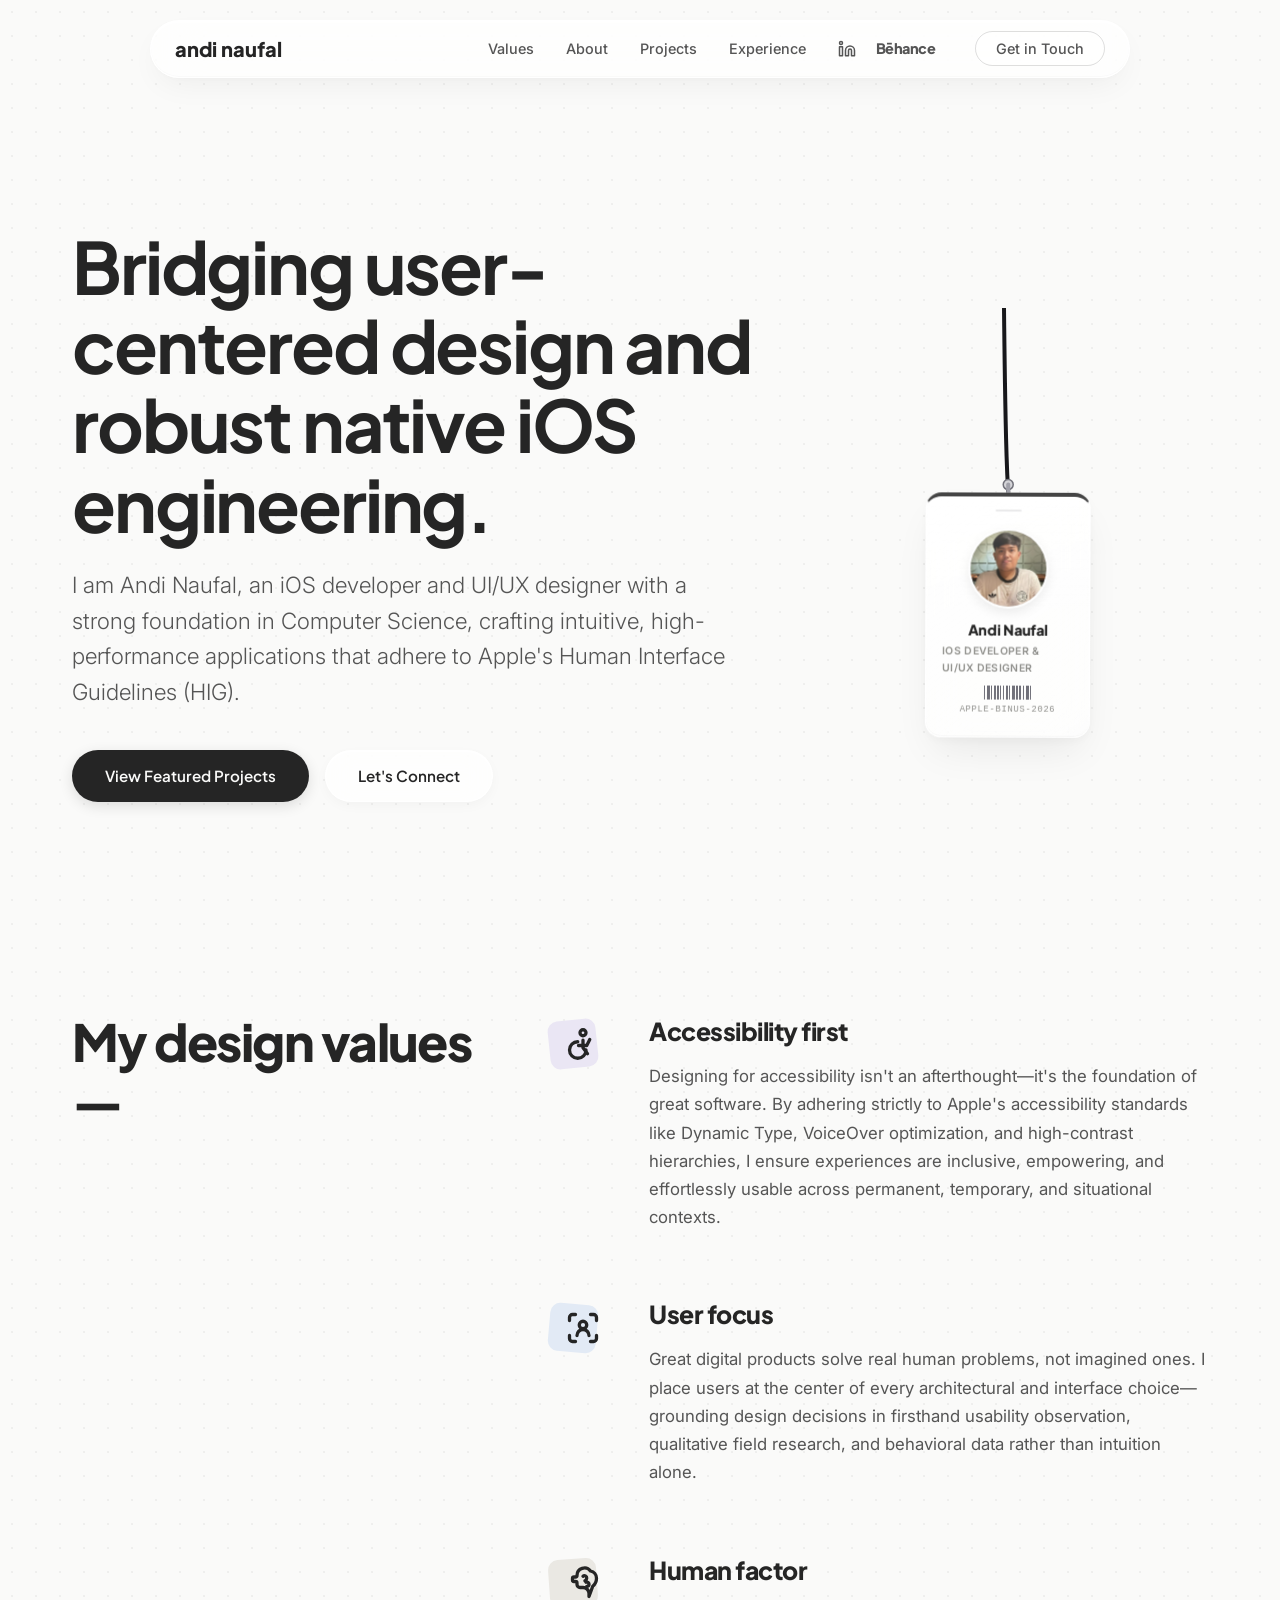
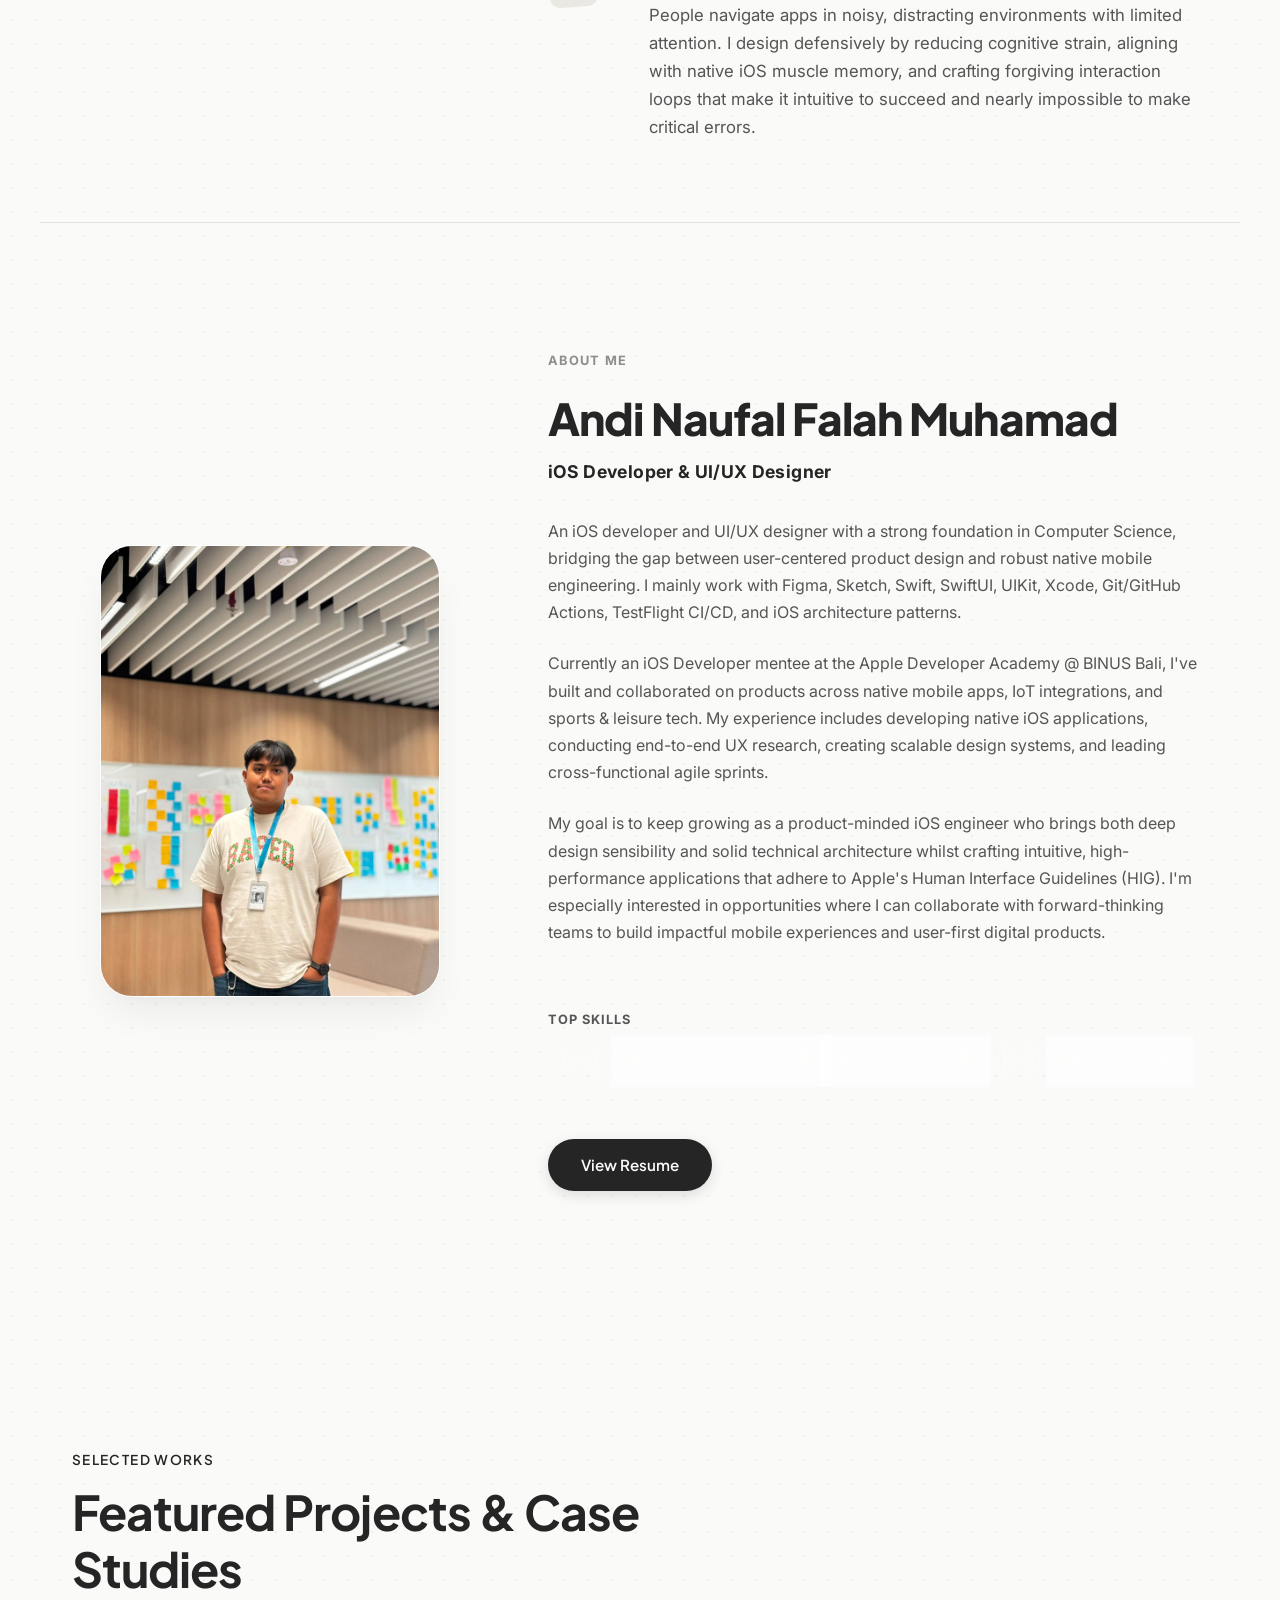
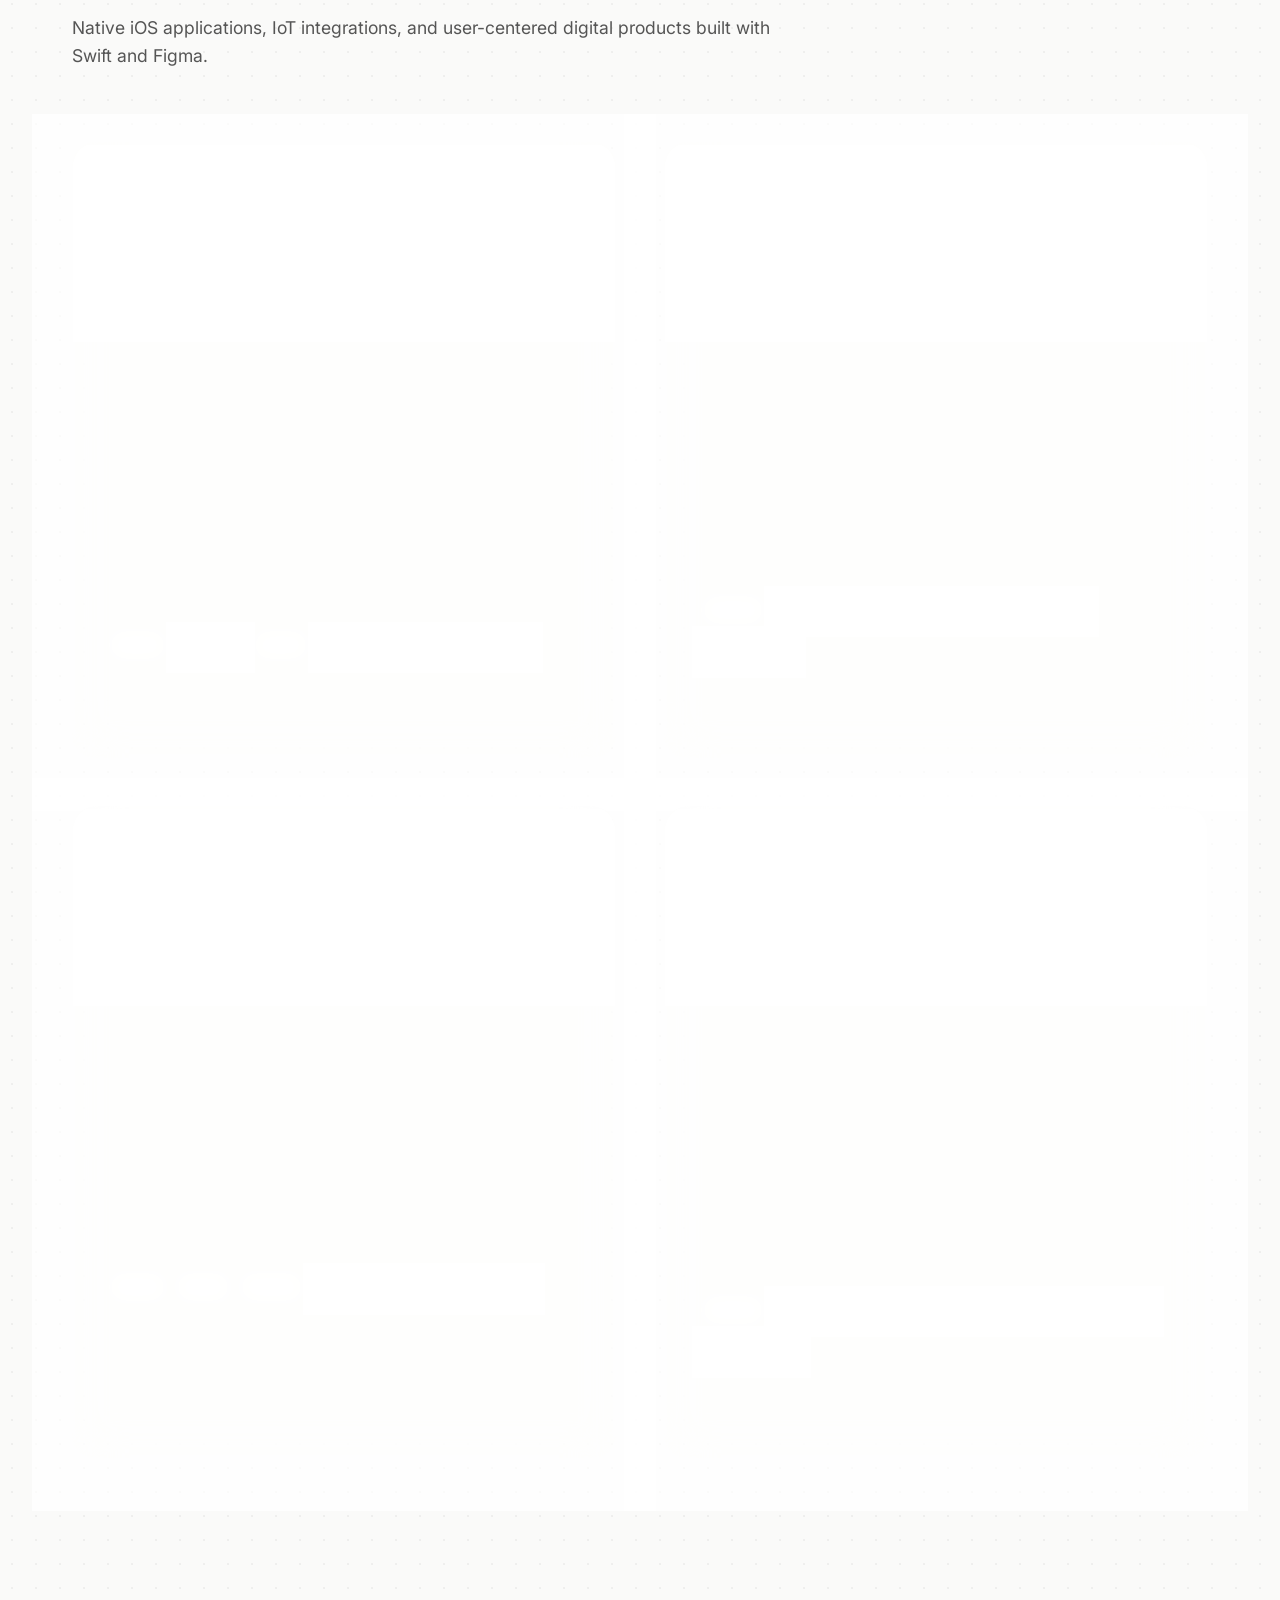
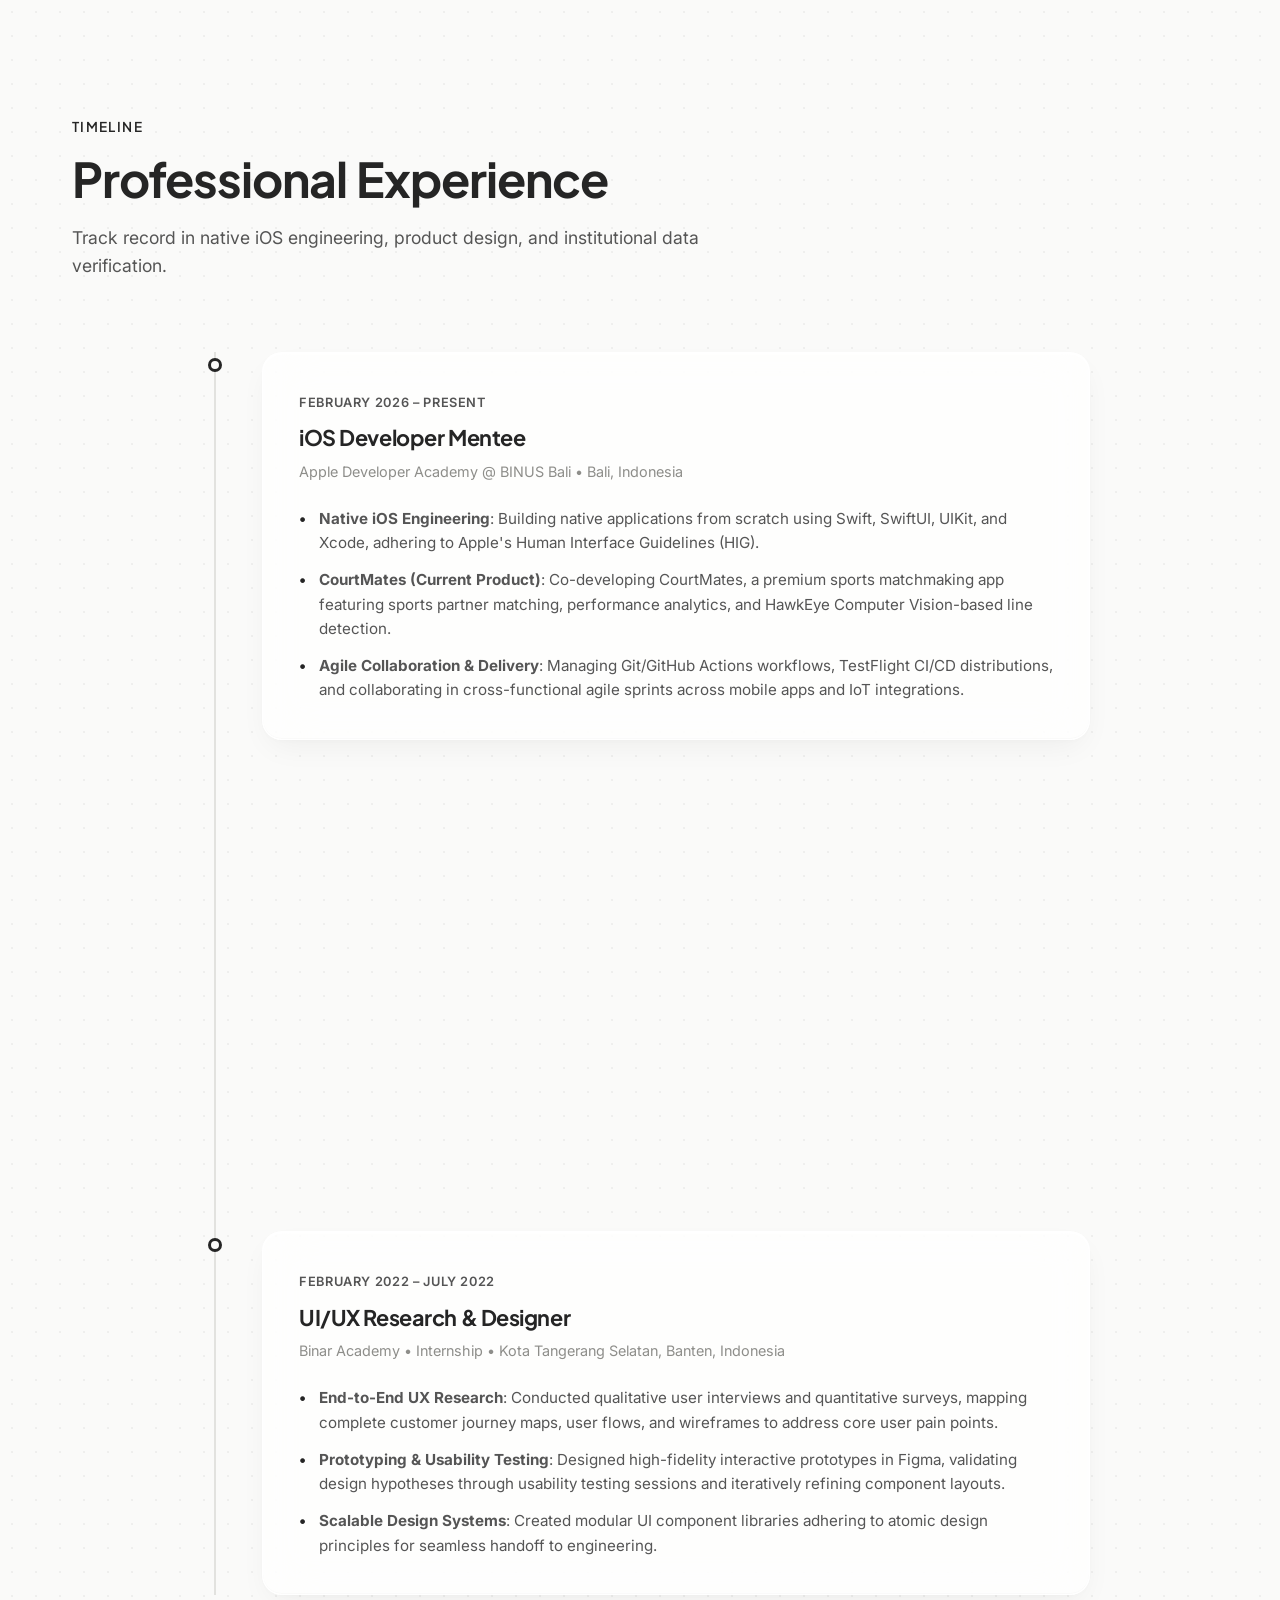
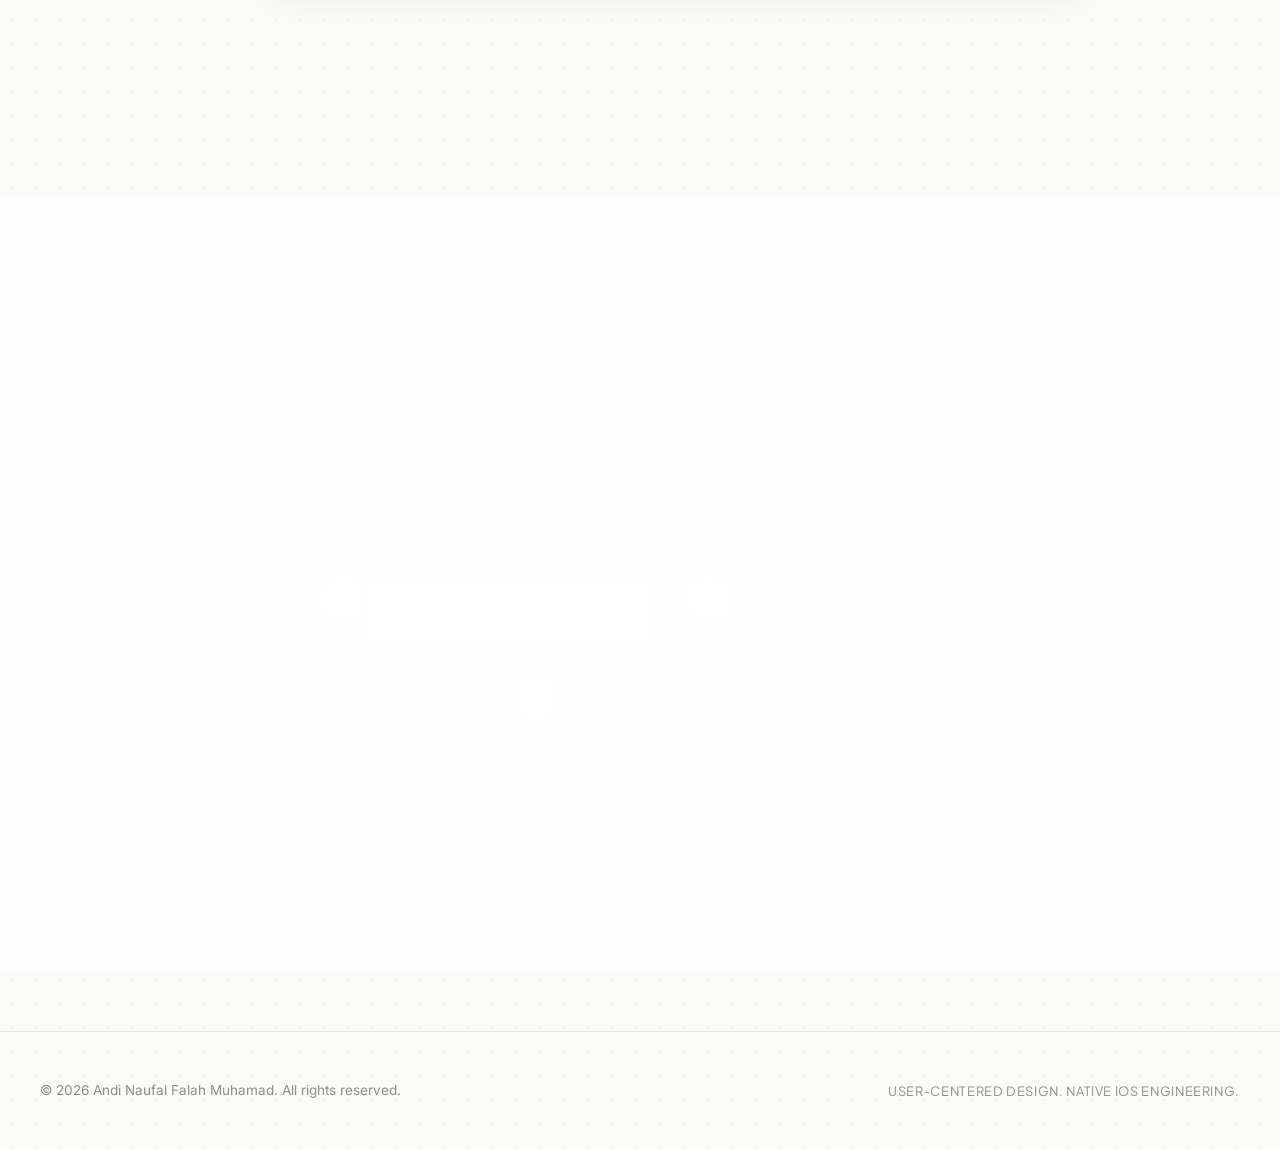
==== commit 1019d28c: "feat: add My design values section with editorial UX philosophy" ====
--- a/index.html
+++ b/index.html
@@ -35,6 +35,7 @@
                 andi naufal
             </a>
             <ul class="nav-links">
+                <li><a href="#values" class="nav-link">Values</a></li>
                 <li><a href="#about" class="nav-link">About</a></li>
                 <li><a href="#projects" class="nav-link">Projects</a></li>
                 <li><a href="#experience" class="nav-link">Experience</a></li>
@@ -96,6 +97,84 @@
                             <span></span><span></span><span></span><span></span><span></span><span></span><span></span><span></span><span></span><span></span><span></span><span></span><span></span><span></span><span></span>
                         </div>
                         <span class="badge-id">APPLE-BINUS-2026</span>
+                    </div>
+                </div>
+            </div>
+        </section>
+
+        <!-- Design Values Section -->
+        <section id="values" class="values-section">
+            <div class="section-container">
+                <div class="values-grid">
+                    <div class="values-header">
+                        <div class="values-sticky-title">
+                            <h2 class="values-title">My design values —</h2>
+                        </div>
+                    </div>
+                    <div class="values-list">
+                        <!-- Value 1: Accessibility first -->
+                        <div class="value-item">
+                            <div class="value-icon-wrapper">
+                                <div class="value-icon-backdrop"></div>
+                                <div class="value-icon">
+                                    <svg xmlns="http://www.w3.org/2000/svg" width="36" height="36" viewBox="0 0 24 24" fill="none" stroke="currentColor" stroke-width="2.2" stroke-linecap="round" stroke-linejoin="round">
+                                        <circle cx="12" cy="4.5" r="2"/>
+                                        <path d="M12 9.5v5l3 4"/>
+                                        <path d="M9 13h5.5l2-4"/>
+                                        <path d="M8.5 10.5A5.5 5.5 0 1 0 14 16"/>
+                                    </svg>
+                                </div>
+                            </div>
+                            <div class="value-content">
+                                <h3>Accessibility first</h3>
+                                <p>
+                                    Designing for accessibility isn't an afterthought—it's the foundation of great software. By adhering strictly to Apple's accessibility standards like Dynamic Type, VoiceOver optimization, and high-contrast hierarchies, I ensure experiences are inclusive, empowering, and effortlessly usable across permanent, temporary, and situational contexts.
+                                </p>
+                            </div>
+                        </div>
+
+                        <!-- Value 2: User focus -->
+                        <div class="value-item">
+                            <div class="value-icon-wrapper">
+                                <div class="value-icon-backdrop"></div>
+                                <div class="value-icon">
+                                    <svg xmlns="http://www.w3.org/2000/svg" width="36" height="36" viewBox="0 0 24 24" fill="none" stroke="currentColor" stroke-width="2.2" stroke-linecap="round" stroke-linejoin="round">
+                                        <path d="M3 7V5a2 2 0 0 1 2-2h2"/>
+                                        <path d="M17 3h2a2 2 0 0 1 2 2v2"/>
+                                        <path d="M21 17v2a2 2 0 0 1-2 2h-2"/>
+                                        <path d="M7 21H5a2 2 0 0 1-2-2v-2"/>
+                                        <circle cx="12" cy="10" r="2.5"/>
+                                        <path d="M8 17a4 4 0 0 1 8 0"/>
+                                    </svg>
+                                </div>
+                            </div>
+                            <div class="value-content">
+                                <h3>User focus</h3>
+                                <p>
+                                    Great digital products solve real human problems, not imagined ones. I place users at the center of every architectural and interface choice—grounding design decisions in firsthand usability observation, qualitative field research, and behavioral data rather than intuition alone.
+                                </p>
+                            </div>
+                        </div>
+
+                        <!-- Value 3: Human factor -->
+                        <div class="value-item">
+                            <div class="value-icon-wrapper">
+                                <div class="value-icon-backdrop"></div>
+                                <div class="value-icon">
+                                    <svg xmlns="http://www.w3.org/2000/svg" width="36" height="36" viewBox="0 0 24 24" fill="none" stroke="currentColor" stroke-width="2.2" stroke-linecap="round" stroke-linejoin="round">
+                                        <path d="M16 21v-2a4 4 0 0 0-4-4h-2a2 2 0 0 1-2-2v-1a1 1 0 0 0-1-1H6a1 1 0 0 1-1-1v-1a1 1 0 0 1 1-1h1a1 1 0 0 0 1-1V7a5 5 0 0 1 9-3 5 5 0 0 1 4 4.9c0 2.2-1 4.1-2.5 5.3L16 21z"/>
+                                        <path d="M12 7.5a1.5 1.5 0 0 1 2.5 1.2c0 .8-.5 1.5-1.2 1.8"/>
+                                        <path d="M14 11.5a1.5 1.5 0 0 1 2 1.3c0 .8-.6 1.4-1.5 1.4"/>
+                                    </svg>
+                                </div>
+                            </div>
+                            <div class="value-content">
+                                <h3>Human factor</h3>
+                                <p>
+                                    People navigate apps in noisy, distracting environments with limited attention. I design defensively by reducing cognitive strain, aligning with native iOS muscle memory, and crafting forgiving interaction loops that make it intuitive to succeed and nearly impossible to make critical errors.
+                                </p>
+                            </div>
+                        </div>
                     </div>
                 </div>
             </div>
--- a/style.css
+++ b/style.css
@@ -19,6 +19,15 @@
     --grad-apple: none;
     --grad-dark: #FAFAF9;
     
+    /* Apple iOS Liquid Glass Material Tokens */
+    --glass-bg: rgba(255, 255, 255, 0.72);
+    --glass-bg-hover: rgba(255, 255, 255, 0.88);
+    --glass-border: rgba(255, 255, 255, 0.85);
+    --glass-border-subtle: rgba(0, 0, 0, 0.06);
+    --glass-specular: inset 0 1.5px 1px 0 rgba(255, 255, 255, 0.95), inset 0 -1px 1px 0 rgba(0, 0, 0, 0.02);
+    --glass-shadow: 0 12px 32px -8px rgba(0, 0, 0, 0.06), 0 2px 6px rgba(0, 0, 0, 0.02);
+    --glass-blur: blur(24px) saturate(190%);
+
     --font-head: 'Plus Jakarta Sans', -apple-system, BlinkMacSystemFont, 'Segoe UI', Roboto, sans-serif;
     --font-body: 'Inter', -apple-system, BlinkMacSystemFont, 'Segoe UI', Roboto, sans-serif;
     
@@ -91,34 +100,45 @@
     background: var(--text-muted);
 }
 
-/* Header & Navigation */
+/* Header & Navigation - Apple Floating Liquid Glass Island */
 header {
     position: fixed;
-    top: 0;
+    top: 1.25rem;
     left: 0;
     width: 100%;
     z-index: 100;
+    pointer-events: none;
+    padding: 0 1.5rem;
     transition: var(--transition-smooth);
 }
 
 header.scrolled {
+    top: 0.75rem;
+}
+
+.nav-container {
+    pointer-events: auto;
+    max-width: 980px;
+    margin: 0 auto;
+    padding: 0.75rem 1.5rem;
+    display: flex;
+    justify-content: space-between;
+    align-items: center;
+    background: var(--glass-bg);
+    backdrop-filter: var(--glass-blur);
+    -webkit-backdrop-filter: var(--glass-blur);
+    border: 1px solid var(--glass-border);
+    border-radius: 9999px;
+    box-shadow: var(--glass-shadow), var(--glass-specular);
+    transition: var(--transition-smooth);
+}
+
+header.scrolled .nav-container {
     background: rgba(255, 255, 255, 0.85);
-    backdrop-filter: blur(16px);
-    border-bottom: 1px solid var(--border-color);
-}
-
-.nav-container {
-    max-width: 1200px;
-    margin: 0 auto;
-    padding: 1.5rem 2rem;
-    display: flex;
-    justify-content: space-between;
-    align-items: center;
-    transition: var(--transition-smooth);
-}
-
-header.scrolled .nav-container {
-    padding: 1rem 2rem;
+    box-shadow: 0 16px 36px -6px rgba(0, 0, 0, 0.08), 
+                0 4px 10px rgba(0, 0, 0, 0.02),
+                inset 0 1.5px 1px 0 rgba(255, 255, 255, 0.98),
+                inset 0 -1px 1px 0 rgba(0, 0, 0, 0.03);
 }
 
 .logo {
@@ -204,10 +224,13 @@
 }
 
 .btn-contact {
-    background: transparent;
-    border: 1px solid var(--text-primary);
+    background: rgba(255, 255, 255, 0.45);
+    backdrop-filter: blur(12px) saturate(160%);
+    -webkit-backdrop-filter: blur(12px) saturate(160%);
+    border: 1px solid rgba(37, 37, 37, 0.15);
     padding: 0.5rem 1.25rem;
-    border-radius: 0.75rem;
+    border-radius: 9999px;
+    box-shadow: inset 0 1px 0.5px rgba(255, 255, 255, 0.9);
     transition: var(--transition-smooth);
 }
 
@@ -215,6 +238,7 @@
     background: var(--text-primary);
     color: #FFFFFF !important;
     border-color: var(--text-primary);
+    box-shadow: 0 4px 14px rgba(0, 0, 0, 0.12);
 }
 
 .mobile-menu-toggle {
@@ -234,11 +258,11 @@
     transition: var(--transition-smooth);
 }
 
-/* Button UI */
+/* Button UI - Apple Capsule Materials */
 .btn {
     display: inline-block;
     padding: 0.8rem 2rem;
-    border-radius: 0.75rem;
+    border-radius: 9999px;
     font-family: var(--font-head);
     font-weight: 600;
     font-size: 0.95rem;
@@ -250,6 +274,8 @@
 .btn-primary {
     background: var(--text-primary);
     color: var(--bg-main);
+    border-radius: 9999px;
+    box-shadow: 0 4px 14px rgba(0, 0, 0, 0.12);
 }
 
 .btn-primary:hover {
@@ -257,20 +283,28 @@
     color: #FFFFFF;
     border-color: #000000;
     transform: translateY(-2px);
-    box-shadow: 0 4px 12px rgba(0, 0, 0, 0.15);
+    box-shadow: 0 8px 20px rgba(0, 0, 0, 0.18);
 }
 
 .btn-secondary {
-    background: #FFFFFF;
-    border: 1px solid var(--border-color);
-    color: var(--text-primary);
+    background: var(--glass-bg);
+    backdrop-filter: blur(14px) saturate(180%);
+    -webkit-backdrop-filter: blur(14px) saturate(180%);
+    border: 1px solid var(--glass-border);
+    color: var(--text-primary);
+    border-radius: 9999px;
+    box-shadow: 
+        0 4px 14px -2px rgba(0, 0, 0, 0.04),
+        inset 0 1px 1px rgba(255, 255, 255, 0.95);
 }
 
 .btn-secondary:hover {
-    background: var(--bg-card-hover);
-    color: var(--text-primary);
-    border-color: var(--border-color-hover);
+    background: var(--glass-bg-hover);
+    border-color: rgba(37, 37, 37, 0.2);
     transform: translateY(-2px);
+    box-shadow: 
+        0 8px 20px -4px rgba(0, 0, 0, 0.08),
+        inset 0 1px 1px #FFFFFF;
 }
 
 /* Hero Section */
@@ -312,15 +346,21 @@
     pointer-events: none;
 }
 
-/* ID Badge Card Styling */
+/* ID Badge Card Styling - Apple Acrylic Liquid Glass Pass */
 .badge-card {
     position: absolute;
     width: 165px;
     height: 245px;
-    background: #FFFFFF;
-    border: 1px solid var(--border-color);
-    border-radius: 0.75rem;
-    box-shadow: 0 12px 36px rgba(0, 0, 0, 0.07), 0 3px 10px rgba(0, 0, 0, 0.02);
+    background: linear-gradient(145deg, rgba(255, 255, 255, 0.88) 0%, rgba(255, 255, 255, 0.65) 100%);
+    backdrop-filter: blur(20px) saturate(180%);
+    -webkit-backdrop-filter: blur(20px) saturate(180%);
+    border: 1px solid rgba(255, 255, 255, 0.9);
+    border-radius: 1rem;
+    box-shadow: 
+        0 20px 40px -10px rgba(0, 0, 0, 0.08),
+        0 4px 12px rgba(0, 0, 0, 0.03),
+        inset 0 1.5px 1.5px rgba(255, 255, 255, 0.95),
+        inset 0 -1px 1px rgba(0, 0, 0, 0.03);
     display: flex;
     flex-direction: column;
     justify-content: space-between;
@@ -330,7 +370,21 @@
     cursor: grab;
     transform-origin: top center;
     backface-visibility: hidden;
-    border-top: 5px solid var(--text-primary); /* Matte Black Top Stripe */
+    border-top: 4px solid rgba(37, 37, 37, 0.85);
+    overflow: hidden;
+}
+
+/* Subtle Apple glass specular highlight across card */
+.badge-card::after {
+    content: '';
+    position: absolute;
+    top: 0;
+    left: 0;
+    right: 0;
+    height: 48%;
+    background: linear-gradient(180deg, rgba(255, 255, 255, 0.4) 0%, rgba(255, 255, 255, 0) 100%);
+    pointer-events: none;
+    border-radius: 1rem 1rem 0 0;
 }
 
 .badge-card:active {
@@ -340,10 +394,12 @@
 .badge-clip-hole {
     width: 28px;
     height: 7px;
-    background: #E4E4E7;
+    background: rgba(228, 228, 231, 0.8);
+    backdrop-filter: blur(4px);
     border-radius: 4px;
     margin: -0.5rem auto 0.5rem auto;
-    border: 1px solid var(--border-color);
+    border: 1px solid rgba(255, 255, 255, 0.9);
+    box-shadow: inset 0 1px 2px rgba(0, 0, 0, 0.08);
 }
 
 .badge-body {
@@ -358,9 +414,10 @@
     height: 80px;
     border-radius: 50%;
     overflow: hidden;
-    border: 1.5px solid var(--text-primary);
+    border: 2px solid rgba(255, 255, 255, 0.95);
     background: #F4F4F5;
     margin-bottom: 0.6rem;
+    box-shadow: 0 4px 12px rgba(0, 0, 0, 0.08), inset 0 1px 2px rgba(0, 0, 0, 0.04);
 }
 
 .badge-photo {
@@ -535,6 +592,138 @@
     font-size: 1.1rem;
 }
 
+/* Design Values Section */
+.values-section {
+    padding: 7rem 2rem 5rem 2rem;
+    position: relative;
+    border-bottom: 1px solid var(--border-color);
+}
+
+.values-grid {
+    display: grid;
+    grid-template-columns: 1fr 1.6fr;
+    gap: 4.5rem;
+    align-items: flex-start;
+}
+
+.values-sticky-title {
+    position: sticky;
+    top: 7rem;
+}
+
+.values-title {
+    font-family: var(--font-head);
+    font-size: clamp(2.2rem, 4vw, 3.2rem);
+    font-weight: 800;
+    color: var(--text-primary);
+    letter-spacing: -0.03em;
+    line-height: 1.15;
+}
+
+.values-list {
+    display: flex;
+    flex-direction: column;
+    gap: 4rem;
+}
+
+.value-item {
+    display: flex;
+    gap: 2.25rem;
+    align-items: flex-start;
+    transition: var(--transition-smooth);
+}
+
+.value-icon-wrapper {
+    position: relative;
+    width: 60px;
+    height: 60px;
+    flex-shrink: 0;
+    display: flex;
+    align-items: center;
+    justify-content: center;
+    margin-top: 0.15rem;
+}
+
+/* Offset playful pastel backdrop square matching design reference */
+.value-icon-backdrop {
+    position: absolute;
+    top: 6px;
+    left: -4px;
+    width: 48px;
+    height: 48px;
+    border-radius: 10px;
+    z-index: 1;
+    transition: var(--transition-smooth);
+}
+
+.value-item:nth-child(1) .value-icon-backdrop {
+    transform: rotate(-6deg);
+    background: #EAE6F4; /* Soft lavender tint */
+}
+
+.value-item:nth-child(2) .value-icon-backdrop {
+    transform: rotate(5deg);
+    background: #E2EAF5; /* Soft slate/ice tint */
+}
+
+.value-item:nth-child(3) .value-icon-backdrop {
+    transform: rotate(-4deg);
+    background: #EAE8E3; /* Soft warm pebble tint */
+}
+
+.value-icon {
+    position: relative;
+    z-index: 2;
+    color: var(--text-primary);
+    display: flex;
+    align-items: center;
+    justify-content: center;
+    transition: var(--transition-quick);
+}
+
+.value-item:hover .value-icon-backdrop {
+    transform: rotate(0deg) scale(1.12);
+}
+
+.value-item:hover .value-icon {
+    transform: translateY(-2px);
+}
+
+.value-content h3 {
+    font-size: 1.55rem;
+    font-weight: 800;
+    color: var(--text-primary);
+    margin-bottom: 0.65rem;
+    letter-spacing: -0.02em;
+    font-family: var(--font-head);
+}
+
+.value-content p {
+    font-size: 1.05rem;
+    color: var(--text-secondary);
+    line-height: 1.68;
+    max-width: 580px;
+}
+
+@media (max-width: 868px) {
+    .values-grid {
+        grid-template-columns: 1fr;
+        gap: 2.5rem;
+    }
+
+    .values-sticky-title {
+        position: static;
+    }
+
+    .values-list {
+        gap: 2.75rem;
+    }
+
+    .value-item {
+        gap: 1.5rem;
+    }
+}
+
 /* About Me Section */
 .about-section {
     position: relative;
@@ -561,16 +750,20 @@
     max-width: 340px;
     height: auto;
     object-fit: cover;
-    border-radius: 1.5rem;
-    border: 2px solid var(--text-primary);
-    box-shadow: 6px 6px 0px rgba(37, 37, 37, 0.1);
+    border-radius: 2rem;
+    border: 1px solid rgba(255, 255, 255, 0.95);
+    box-shadow: 
+        0 20px 40px -10px rgba(0, 0, 0, 0.08),
+        0 4px 12px rgba(0, 0, 0, 0.02),
+        inset 0 1px 1px rgba(255, 255, 255, 1);
     transition: var(--transition-smooth);
 }
 
 .about-img:hover {
-    transform: translateY(-8px) rotate(-2deg);
-    border-color: var(--text-primary);
-    box-shadow: 12px 12px 0px rgba(37, 37, 37, 0.08);
+    transform: translateY(-6px) scale(1.01);
+    box-shadow: 
+        0 28px 50px -12px rgba(0, 0, 0, 0.12),
+        0 8px 18px rgba(0, 0, 0, 0.04);
 }
 
 .about-text-content {
@@ -627,18 +820,23 @@
 }
 
 .project-card {
-    background: var(--bg-card);
-    border: 1px solid var(--border-color);
+    background: var(--glass-bg);
+    backdrop-filter: var(--glass-blur);
+    -webkit-backdrop-filter: var(--glass-blur);
+    border: 1px solid var(--glass-border);
     border-radius: 1.5rem;
     overflow: hidden;
     display: flex;
     flex-direction: column;
+    box-shadow: var(--glass-shadow), var(--glass-specular);
     transition: var(--transition-smooth);
 }
 
 .project-card:hover {
-    border-color: var(--border-color-hover);
-    background: var(--bg-card-hover);
+    border-color: rgba(37, 37, 37, 0.25);
+    background: var(--glass-bg-hover);
+    box-shadow: 0 20px 40px -12px rgba(0, 0, 0, 0.08),
+                inset 0 1px 2px rgba(255, 255, 255, 1);
 }
 
 .project-card:nth-child(odd):hover {
@@ -666,31 +864,52 @@
 .bg-miro,
 .bg-nusa,
 .bg-kemkes {
-    background: #F4F4F5;
-    border-bottom: 1px solid var(--border-color);
+    background: linear-gradient(180deg, rgba(244, 244, 245, 0.7) 0%, rgba(244, 244, 245, 0.3) 100%);
+    border-bottom: 1px solid rgba(255, 255, 255, 0.7);
 }
 
 .terminal-mock {
     width: 100%;
     height: 100%;
-    background: #FFFFFF;
-    border: 1px solid var(--border-color);
-    border-radius: 0.75rem;
-    padding: 1.25rem;
-    font-family: 'Courier New', Courier, monospace;
-    font-size: 0.8rem;
+    background: rgba(255, 255, 255, 0.85);
+    backdrop-filter: blur(16px) saturate(180%);
+    -webkit-backdrop-filter: blur(16px) saturate(180%);
+    border: 1px solid rgba(255, 255, 255, 0.95);
+    border-radius: 0.85rem;
+    padding: 1rem 1.25rem;
+    font-family: -apple-system-monospaced, 'SF Mono', Menlo, Monaco, Consolas, monospace;
+    font-size: 0.78rem;
     display: flex;
     flex-direction: column;
-    gap: 0.5rem;
+    gap: 0.45rem;
     overflow: hidden;
+    box-shadow: 
+        0 8px 24px -6px rgba(0, 0, 0, 0.05),
+        inset 0 1px 1px rgba(255, 255, 255, 0.95);
+    position: relative;
+}
+
+/* macOS Window Traffic Lights */
+.terminal-mock::before {
+    content: '';
+    display: block;
+    width: 36px;
+    height: 8px;
+    margin-bottom: 0.25rem;
+    background: radial-gradient(circle, #FF5F56 3px, transparent 3.5px) 0 50%,
+                radial-gradient(circle, #FFBD2E 3px, transparent 3.5px) 14px 50%,
+                radial-gradient(circle, #27C93F 3px, transparent 3.5px) 28px 50%;
+    background-repeat: no-repeat;
+    opacity: 0.85;
 }
 
 .terminal-mock .command {
     color: #000000;
+    font-weight: 600;
 }
 
 .terminal-mock .output {
-    color: #737373;
+    color: #666666;
 }
 
 .project-info {
@@ -727,11 +946,25 @@
 
 .project-tags .tag {
     font-size: 0.75rem;
-    background: rgba(255, 255, 255, 0.02);
-    border: 1px solid var(--border-color);
-    padding: 0.25rem 0.75rem;
-    border-radius: 1rem;
+    background: rgba(255, 255, 255, 0.65);
+    backdrop-filter: blur(10px) saturate(160%);
+    -webkit-backdrop-filter: blur(10px) saturate(160%);
+    border: 1px solid rgba(255, 255, 255, 0.85);
+    padding: 0.35rem 0.85rem;
+    border-radius: 9999px;
     color: var(--text-secondary);
+    box-shadow: 
+        0 2px 6px rgba(0, 0, 0, 0.02),
+        inset 0 1px 0.5px rgba(255, 255, 255, 0.95);
+    transition: var(--transition-quick);
+}
+
+.project-tags .tag:hover {
+    background: rgba(255, 255, 255, 0.95);
+    border-color: rgba(37, 37, 37, 0.2);
+    color: var(--text-primary);
+    transform: translateY(-1px);
+    box-shadow: 0 4px 10px rgba(0, 0, 0, 0.05);
 }
 
 .project-link {
@@ -805,16 +1038,21 @@
 }
 
 .timeline-content {
-    background: var(--bg-card);
-    border: 1px solid var(--border-color);
+    background: var(--glass-bg);
+    backdrop-filter: var(--glass-blur);
+    -webkit-backdrop-filter: var(--glass-blur);
+    border: 1px solid var(--glass-border);
     border-radius: 1.25rem;
     padding: 2.25rem;
+    box-shadow: var(--glass-shadow), var(--glass-specular);
     transition: var(--transition-smooth);
 }
 
 .timeline-item:hover .timeline-content {
-    border-color: var(--border-color-hover);
-    background: var(--bg-card-hover);
+    border-color: rgba(37, 37, 37, 0.25);
+    background: var(--glass-bg-hover);
+    box-shadow: 0 16px 36px -10px rgba(0, 0, 0, 0.07),
+                inset 0 1px 2px rgba(255, 255, 255, 1);
 }
 
 .timeline-item:nth-child(odd):hover .timeline-content {
@@ -884,16 +1122,21 @@
 }
 
 .skills-category {
-    background: var(--bg-card);
-    border: 1px solid var(--border-color);
+    background: var(--glass-bg);
+    backdrop-filter: var(--glass-blur);
+    -webkit-backdrop-filter: var(--glass-blur);
+    border: 1px solid var(--glass-border);
     border-radius: 1.25rem;
     padding: 2.25rem;
+    box-shadow: var(--glass-shadow), var(--glass-specular);
     transition: var(--transition-smooth);
 }
 
 .skills-category:hover {
-    border-color: var(--border-color-hover);
-    background: var(--bg-card-hover);
+    border-color: rgba(37, 37, 37, 0.25);
+    background: var(--glass-bg-hover);
+    box-shadow: 0 16px 36px -10px rgba(0, 0, 0, 0.07),
+                inset 0 1px 2px rgba(255, 255, 255, 1);
 }
 
 .skills-category:nth-child(odd):hover {
@@ -919,21 +1162,25 @@
 }
 
 .skill-tag {
-    background: #F4F4F5;
-    border: 1px solid var(--border-color);
-    padding: 0.4rem 0.9rem;
-    border-radius: 1.5rem;
+    background: rgba(255, 255, 255, 0.65);
+    backdrop-filter: blur(10px) saturate(160%);
+    -webkit-backdrop-filter: blur(10px) saturate(160%);
+    border: 1px solid rgba(255, 255, 255, 0.85);
+    padding: 0.35rem 0.85rem;
+    border-radius: 9999px;
     font-size: 0.8rem;
     font-weight: 500;
     color: var(--text-secondary);
+    box-shadow: 0 2px 6px rgba(0, 0, 0, 0.02), inset 0 1px 0.5px rgba(255, 255, 255, 0.95);
     transition: var(--transition-quick);
 }
 
 .skill-tag:hover {
-    background: var(--text-primary);
-    color: #FFFFFF;
-    border-color: var(--text-primary);
-    transform: translateY(-2px);
+    background: rgba(255, 255, 255, 0.95);
+    border-color: rgba(37, 37, 37, 0.2);
+    color: var(--text-primary);
+    transform: translateY(-1px);
+    box-shadow: 0 4px 10px rgba(0, 0, 0, 0.05);
 }
 
 .cert-tag {
@@ -989,18 +1236,27 @@
 }
 
 .contact-card {
-    background: #FFFFFF;
-    border: 1px solid #000000;
+    background: rgba(255, 255, 255, 0.78);
+    backdrop-filter: blur(28px) saturate(190%);
+    -webkit-backdrop-filter: blur(28px) saturate(190%);
+    border: 1px solid rgba(255, 255, 255, 0.9);
     border-radius: 2rem;
     padding: 4.5rem;
     position: relative;
     overflow: hidden;
+    box-shadow: 
+        0 24px 60px -15px rgba(0, 0, 0, 0.07),
+        inset 0 1.5px 2px rgba(255, 255, 255, 1),
+        inset 0 -1px 1px rgba(0, 0, 0, 0.02);
     transition: var(--transition-smooth);
 }
 
 .contact-card:hover {
-    transform: translateY(-4px) rotate(-0.5deg);
-    border-color: var(--text-primary);
+    transform: translateY(-4px);
+    border-color: rgba(37, 37, 37, 0.25);
+    box-shadow: 
+        0 30px 70px -15px rgba(0, 0, 0, 0.09),
+        inset 0 1.5px 2px rgba(255, 255, 255, 1);
 }
 
 .contact-card::before {
@@ -1047,12 +1303,15 @@
     width: 44px;
     height: 44px;
     border-radius: 50%;
-    background: #F4F4F5;
-    border: 1px solid var(--border-color);
+    background: rgba(255, 255, 255, 0.7);
+    backdrop-filter: blur(10px);
+    -webkit-backdrop-filter: blur(10px);
+    border: 1px solid rgba(255, 255, 255, 0.95);
     display: flex;
     align-items: center;
     justify-content: center;
     color: var(--text-primary);
+    box-shadow: 0 4px 12px rgba(0, 0, 0, 0.04), inset 0 1px 0.5px #FFFFFF;
 }
 
 .contact-text {
@@ -1078,9 +1337,9 @@
     text-decoration: underline;
 }
 
-/* Email Copy Component */
+/* Email Copy Component - Apple Glass Capsule */
 .email-click-to-copy {
-    display: flex;
+    display: inline-flex;
     align-items: center;
     gap: 0.5rem;
     cursor: pointer;
@@ -1088,11 +1347,21 @@
     font-weight: 500;
     color: var(--text-primary);
     position: relative;
+    padding: 0.35rem 0.85rem;
+    border-radius: 9999px;
+    background: rgba(255, 255, 255, 0.65);
+    backdrop-filter: blur(10px) saturate(160%);
+    -webkit-backdrop-filter: blur(10px) saturate(160%);
+    border: 1px solid rgba(255, 255, 255, 0.85);
+    box-shadow: 0 2px 8px rgba(0, 0, 0, 0.03), inset 0 1px 0.5px rgba(255, 255, 255, 0.95);
     transition: var(--transition-quick);
 }
 
 .email-click-to-copy:hover {
-    color: var(--text-primary);
+    background: rgba(255, 255, 255, 0.95);
+    border-color: rgba(37, 37, 37, 0.2);
+    transform: translateY(-1px);
+    box-shadow: 0 4px 14px rgba(0, 0, 0, 0.06);
 }
 
 .email-click-to-copy .copy-icon {
@@ -1211,6 +1480,16 @@
 }
 
 @media (max-width: 768px) {
+    header {
+        top: 0.75rem;
+        padding: 0 1rem;
+    }
+    
+    .nav-container {
+        padding: 0.65rem 1.25rem;
+        border-radius: 1.25rem;
+    }
+
     .nav-links {
         display: none; /* In production: mobile menu logic */
     }
@@ -1219,16 +1498,20 @@
         display: flex;
     }
     
-    /* Show basic mobile menu state */
+    /* Show basic mobile menu state - Liquid Glass Sheet */
     .nav-links.active {
         display: flex;
         flex-direction: column;
         position: absolute;
-        top: 100%;
+        top: calc(100% + 0.75rem);
         left: 0;
         width: 100%;
-        background: var(--bg-main);
-        border-bottom: 1px solid var(--border-color);
+        background: rgba(255, 255, 255, 0.92);
+        backdrop-filter: blur(24px) saturate(190%);
+        -webkit-backdrop-filter: blur(24px) saturate(190%);
+        border: 1px solid rgba(255, 255, 255, 0.9);
+        border-radius: 1.5rem;
+        box-shadow: 0 16px 40px rgba(0, 0, 0, 0.1), inset 0 1px 1px #FFFFFF;
         padding: 2rem;
         gap: 1.5rem;
         z-index: 99;
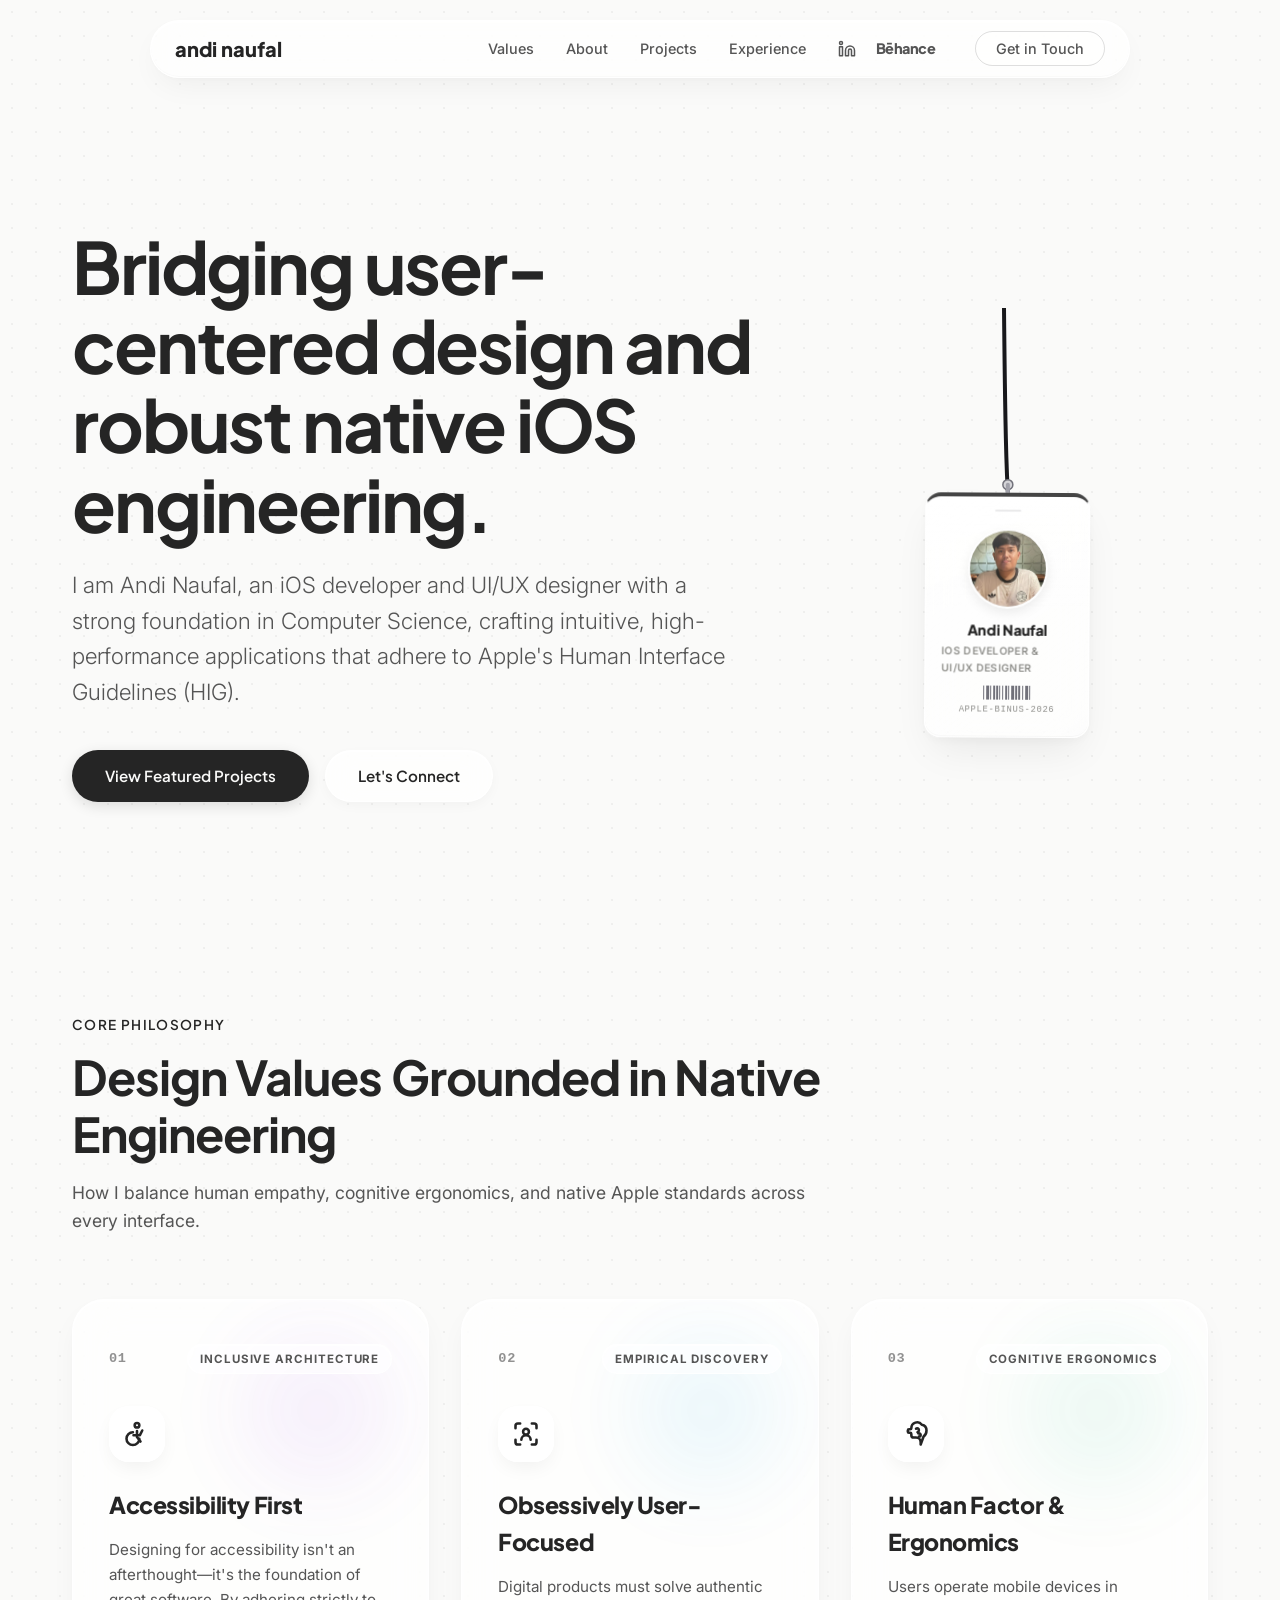
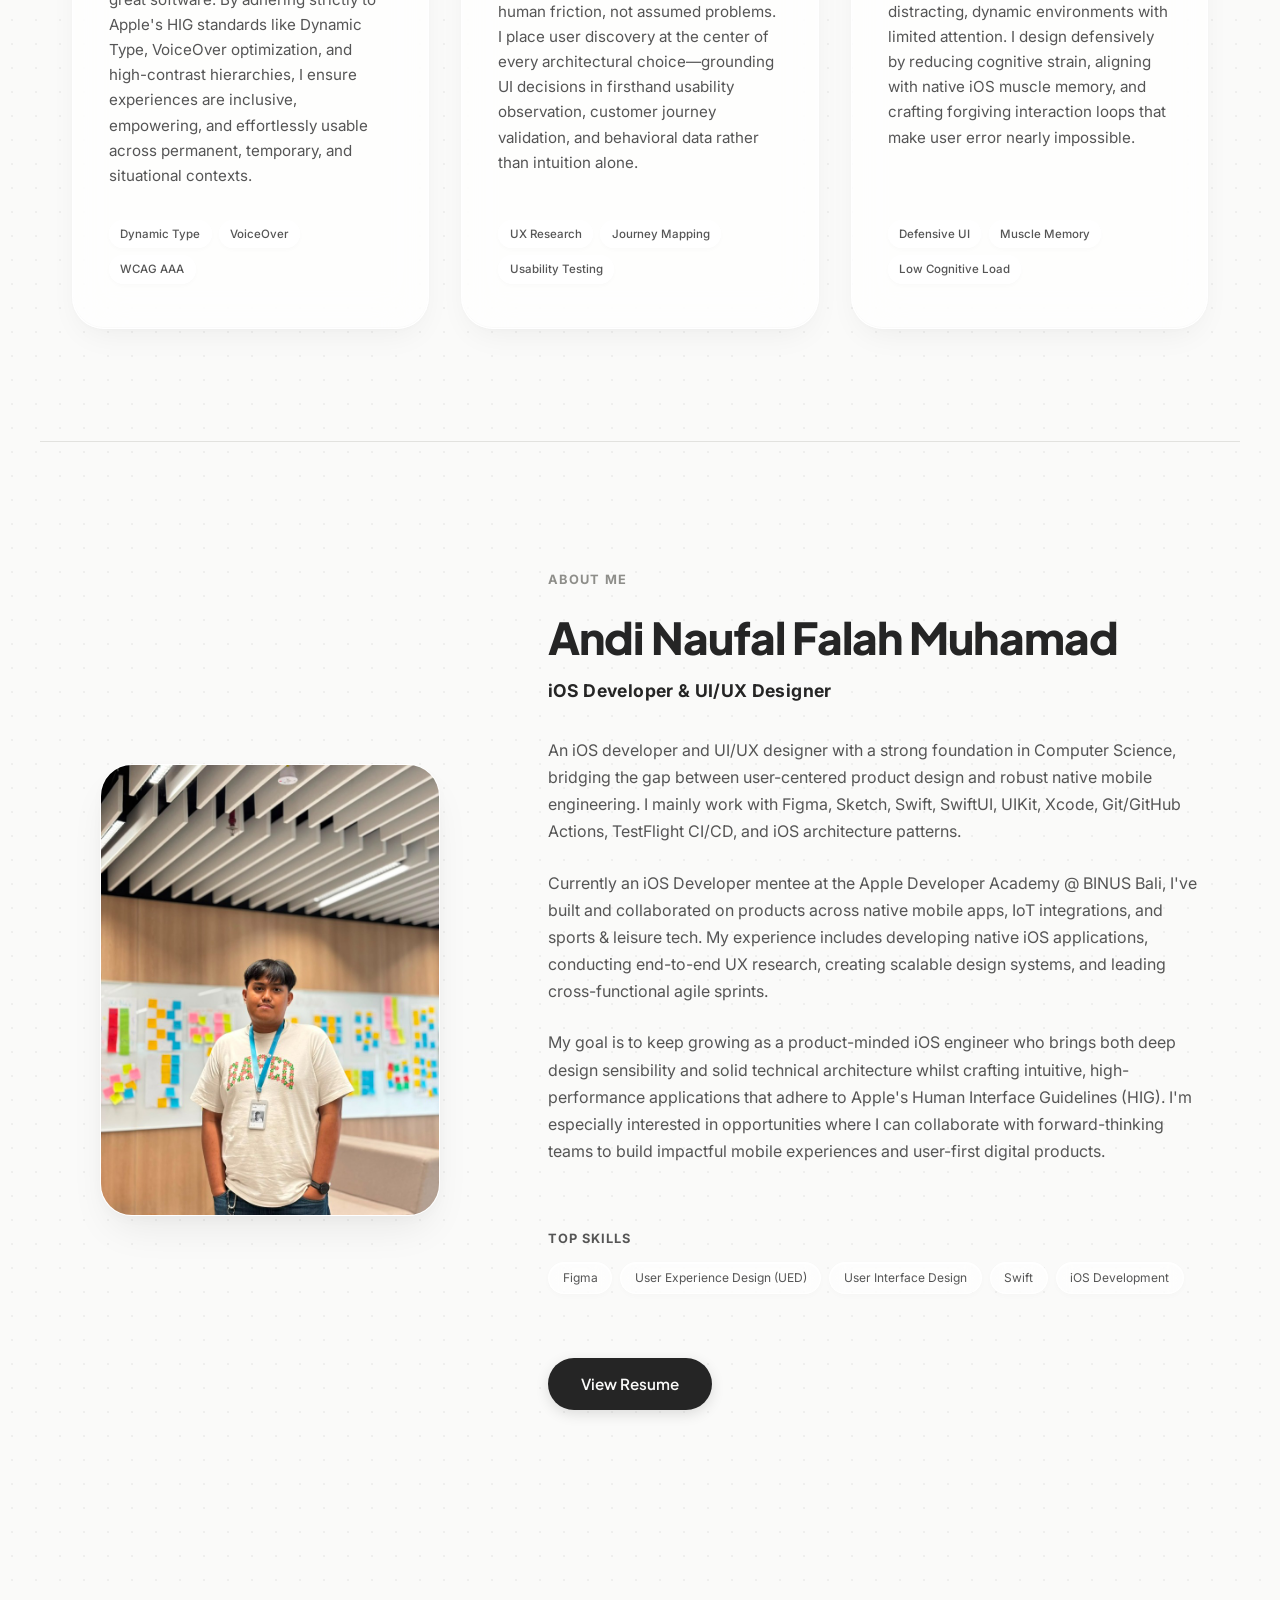
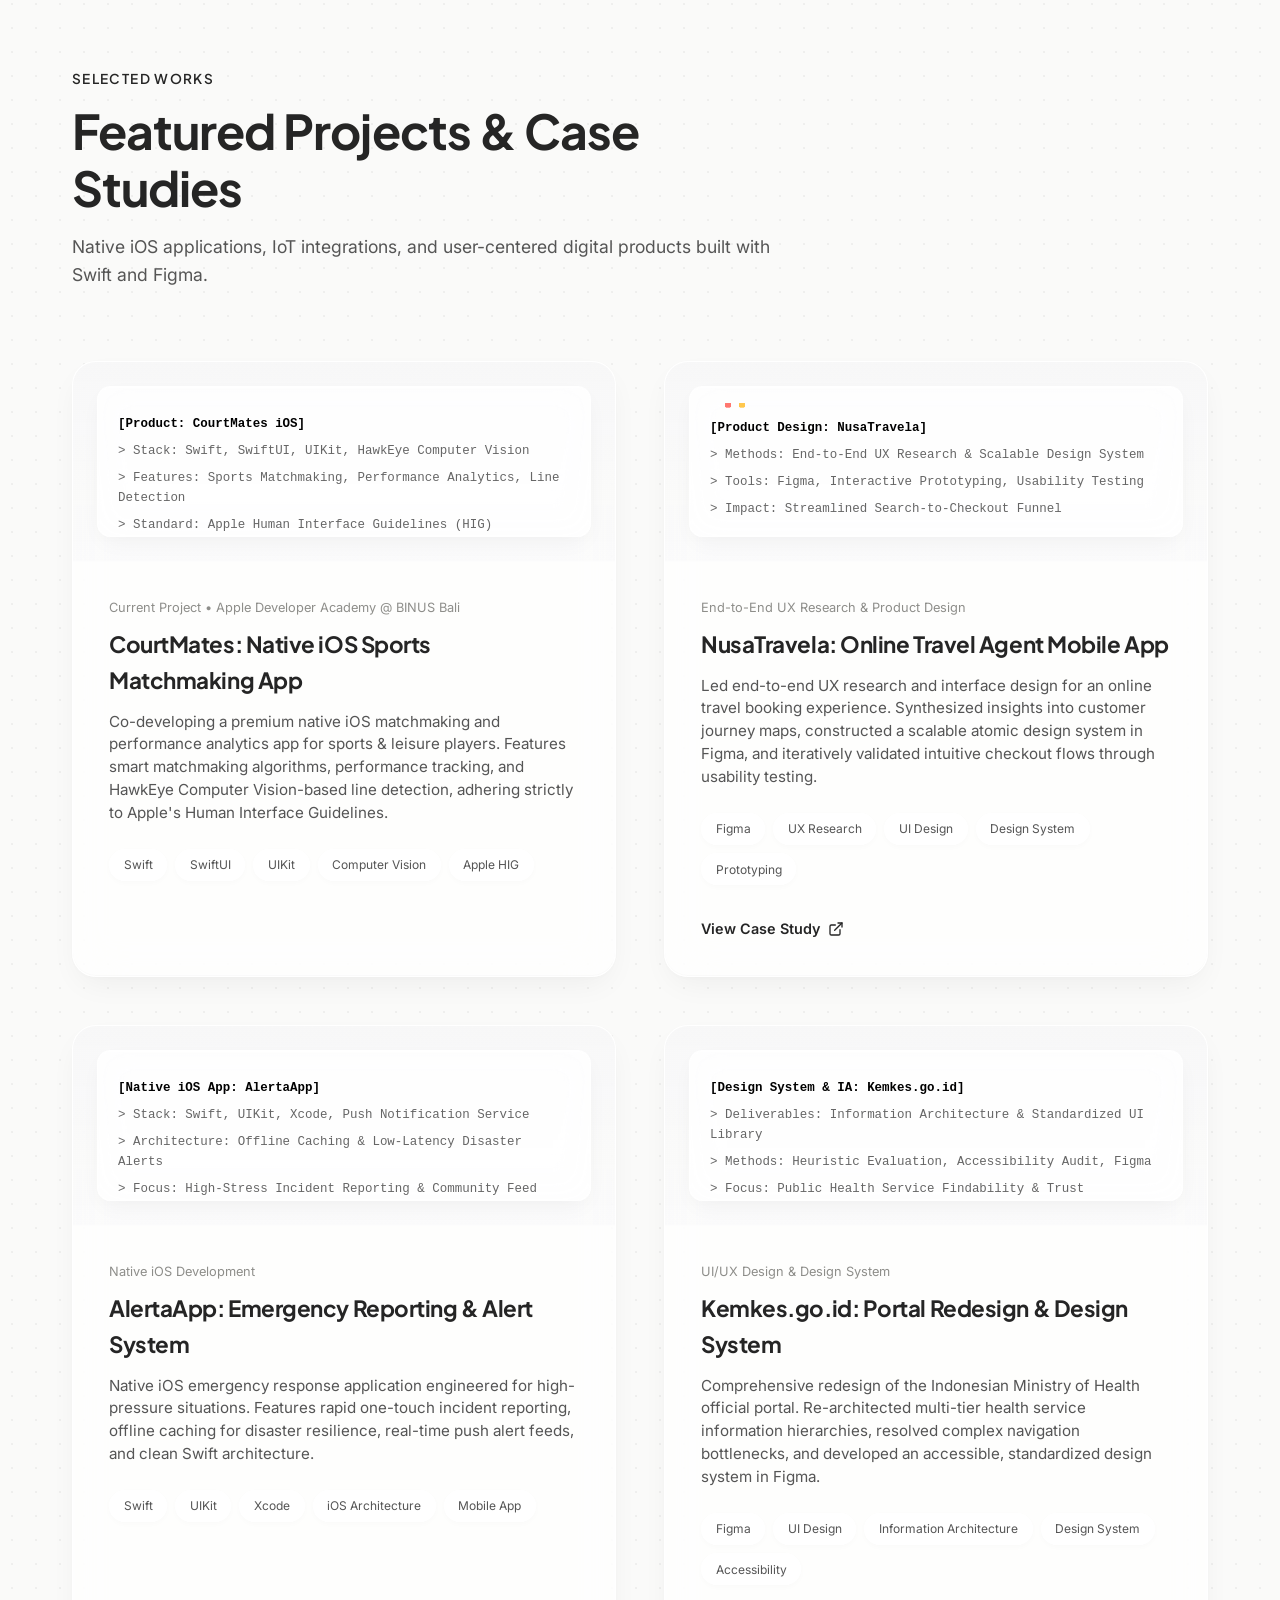
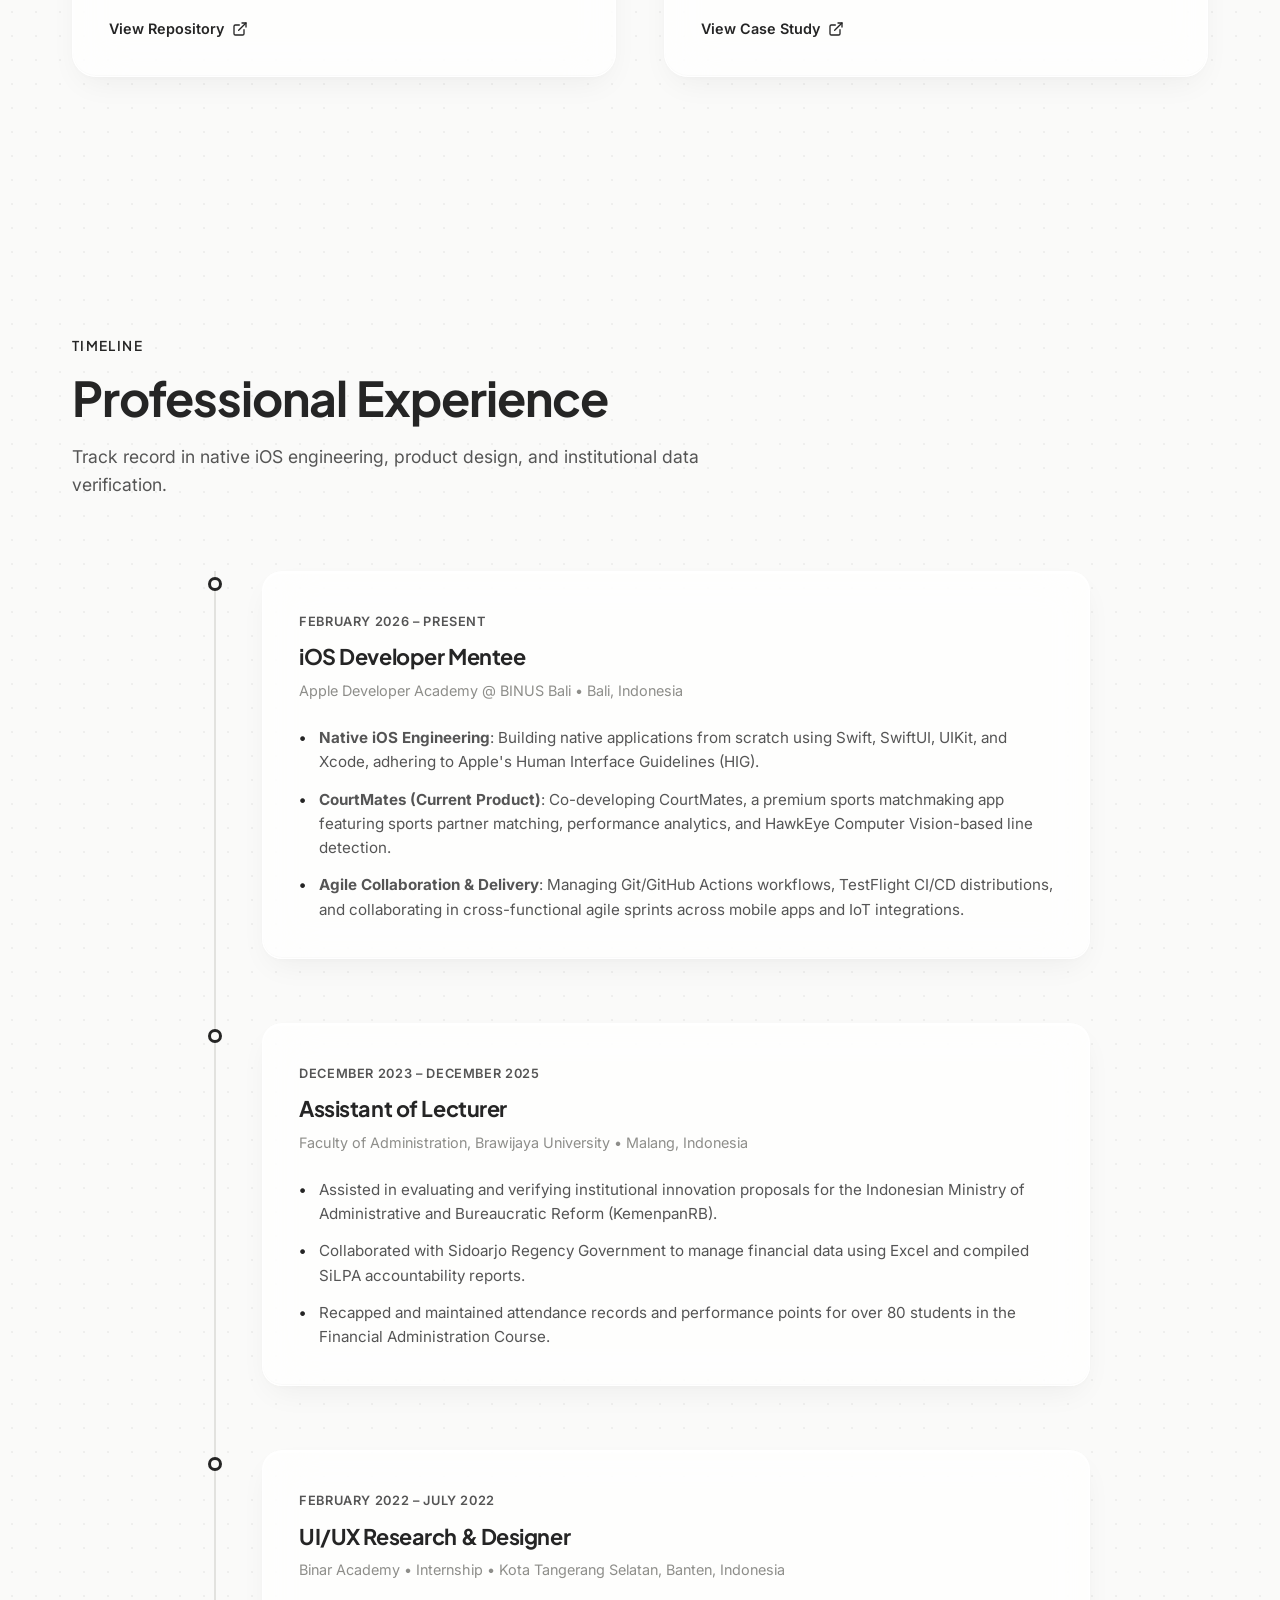
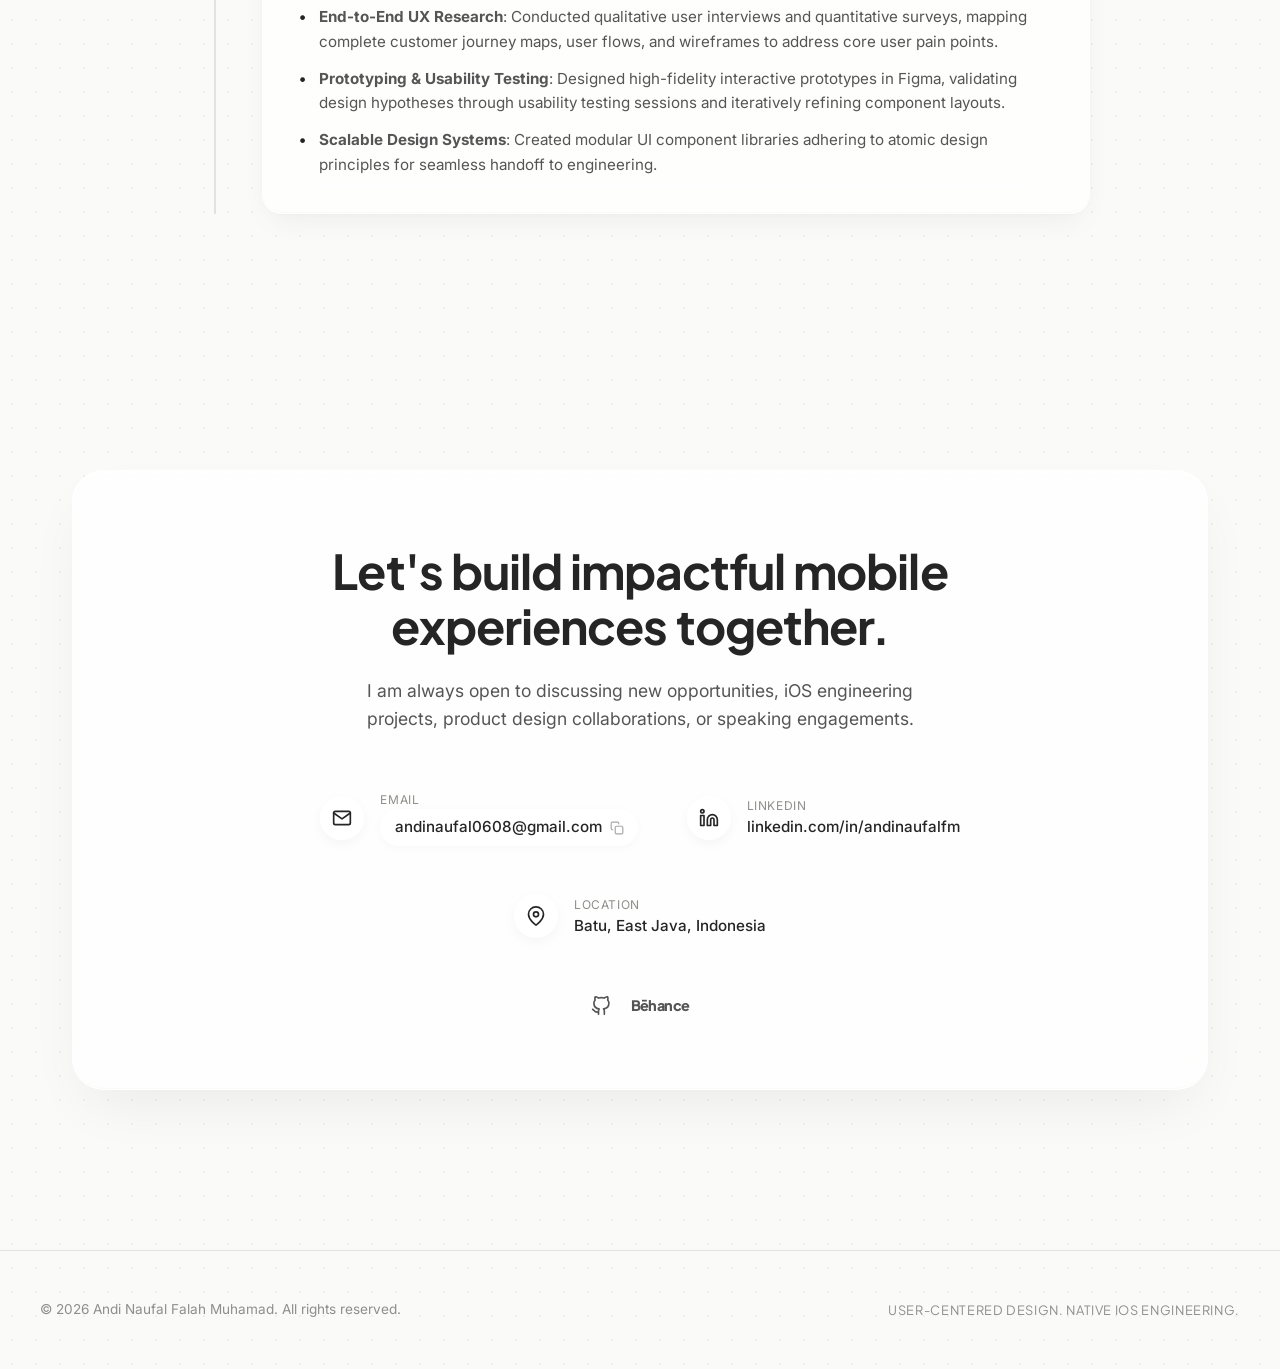
==== commit 7ad92532: "feat: redesign Values section into Apple Liquid Glass Bento Grid" ====
--- a/index.html
+++ b/index.html
@@ -105,75 +105,91 @@
         <!-- Design Values Section -->
         <section id="values" class="values-section">
             <div class="section-container">
-                <div class="values-grid">
-                    <div class="values-header">
-                        <div class="values-sticky-title">
-                            <h2 class="values-title">My design values —</h2>
-                        </div>
-                    </div>
-                    <div class="values-list">
-                        <!-- Value 1: Accessibility first -->
-                        <div class="value-item">
-                            <div class="value-icon-wrapper">
-                                <div class="value-icon-backdrop"></div>
-                                <div class="value-icon">
-                                    <svg xmlns="http://www.w3.org/2000/svg" width="36" height="36" viewBox="0 0 24 24" fill="none" stroke="currentColor" stroke-width="2.2" stroke-linecap="round" stroke-linejoin="round">
-                                        <circle cx="12" cy="4.5" r="2"/>
-                                        <path d="M12 9.5v5l3 4"/>
-                                        <path d="M9 13h5.5l2-4"/>
-                                        <path d="M8.5 10.5A5.5 5.5 0 1 0 14 16"/>
-                                    </svg>
-                                </div>
-                            </div>
-                            <div class="value-content">
-                                <h3>Accessibility first</h3>
-                                <p>
-                                    Designing for accessibility isn't an afterthought—it's the foundation of great software. By adhering strictly to Apple's accessibility standards like Dynamic Type, VoiceOver optimization, and high-contrast hierarchies, I ensure experiences are inclusive, empowering, and effortlessly usable across permanent, temporary, and situational contexts.
-                                </p>
-                            </div>
-                        </div>
-
-                        <!-- Value 2: User focus -->
-                        <div class="value-item">
-                            <div class="value-icon-wrapper">
-                                <div class="value-icon-backdrop"></div>
-                                <div class="value-icon">
-                                    <svg xmlns="http://www.w3.org/2000/svg" width="36" height="36" viewBox="0 0 24 24" fill="none" stroke="currentColor" stroke-width="2.2" stroke-linecap="round" stroke-linejoin="round">
-                                        <path d="M3 7V5a2 2 0 0 1 2-2h2"/>
-                                        <path d="M17 3h2a2 2 0 0 1 2 2v2"/>
-                                        <path d="M21 17v2a2 2 0 0 1-2 2h-2"/>
-                                        <path d="M7 21H5a2 2 0 0 1-2-2v-2"/>
-                                        <circle cx="12" cy="10" r="2.5"/>
-                                        <path d="M8 17a4 4 0 0 1 8 0"/>
-                                    </svg>
-                                </div>
-                            </div>
-                            <div class="value-content">
-                                <h3>User focus</h3>
-                                <p>
-                                    Great digital products solve real human problems, not imagined ones. I place users at the center of every architectural and interface choice—grounding design decisions in firsthand usability observation, qualitative field research, and behavioral data rather than intuition alone.
-                                </p>
-                            </div>
-                        </div>
-
-                        <!-- Value 3: Human factor -->
-                        <div class="value-item">
-                            <div class="value-icon-wrapper">
-                                <div class="value-icon-backdrop"></div>
-                                <div class="value-icon">
-                                    <svg xmlns="http://www.w3.org/2000/svg" width="36" height="36" viewBox="0 0 24 24" fill="none" stroke="currentColor" stroke-width="2.2" stroke-linecap="round" stroke-linejoin="round">
-                                        <path d="M16 21v-2a4 4 0 0 0-4-4h-2a2 2 0 0 1-2-2v-1a1 1 0 0 0-1-1H6a1 1 0 0 1-1-1v-1a1 1 0 0 1 1-1h1a1 1 0 0 0 1-1V7a5 5 0 0 1 9-3 5 5 0 0 1 4 4.9c0 2.2-1 4.1-2.5 5.3L16 21z"/>
-                                        <path d="M12 7.5a1.5 1.5 0 0 1 2.5 1.2c0 .8-.5 1.5-1.2 1.8"/>
-                                        <path d="M14 11.5a1.5 1.5 0 0 1 2 1.3c0 .8-.6 1.4-1.5 1.4"/>
-                                    </svg>
-                                </div>
-                            </div>
-                            <div class="value-content">
-                                <h3>Human factor</h3>
-                                <p>
-                                    People navigate apps in noisy, distracting environments with limited attention. I design defensively by reducing cognitive strain, aligning with native iOS muscle memory, and crafting forgiving interaction loops that make it intuitive to succeed and nearly impossible to make critical errors.
-                                </p>
-                            </div>
+                <div class="values-header-wrap">
+                    <span class="section-label">Core Philosophy</span>
+                    <h2 class="section-title">Design Values Grounded in Native Engineering</h2>
+                    <p class="section-description">
+                        How I balance human empathy, cognitive ergonomics, and native Apple standards across every interface.
+                    </p>
+                </div>
+
+                <div class="values-bento-grid">
+                    <!-- Value 1: Accessibility -->
+                    <div class="value-bento-card bento-accessibility">
+                        <div class="bento-glow"></div>
+                        <div class="bento-card-top">
+                            <span class="bento-index">01</span>
+                            <span class="bento-badge">Inclusive Architecture</span>
+                        </div>
+                        <div class="bento-icon-box">
+                            <svg xmlns="http://www.w3.org/2000/svg" width="28" height="28" viewBox="0 0 24 24" fill="none" stroke="currentColor" stroke-width="2.2" stroke-linecap="round" stroke-linejoin="round">
+                                <circle cx="12" cy="4.5" r="2"/>
+                                <path d="M12 9.5v5l3 4"/>
+                                <path d="M9 13h5.5l2-4"/>
+                                <path d="M8.5 10.5A5.5 5.5 0 1 0 14 16"/>
+                            </svg>
+                        </div>
+                        <h3 class="bento-title">Accessibility First</h3>
+                        <p class="bento-text">
+                            Designing for accessibility isn't an afterthought—it's the foundation of great software. By adhering strictly to Apple's HIG standards like Dynamic Type, VoiceOver optimization, and high-contrast hierarchies, I ensure experiences are inclusive, empowering, and effortlessly usable across permanent, temporary, and situational contexts.
+                        </p>
+                        <div class="bento-tags">
+                            <span class="val-pill">Dynamic Type</span>
+                            <span class="val-pill">VoiceOver</span>
+                            <span class="val-pill">WCAG AAA</span>
+                        </div>
+                    </div>
+
+                    <!-- Value 2: User Focus -->
+                    <div class="value-bento-card bento-user-focus">
+                        <div class="bento-glow"></div>
+                        <div class="bento-card-top">
+                            <span class="bento-index">02</span>
+                            <span class="bento-badge">Empirical Discovery</span>
+                        </div>
+                        <div class="bento-icon-box">
+                            <svg xmlns="http://www.w3.org/2000/svg" width="28" height="28" viewBox="0 0 24 24" fill="none" stroke="currentColor" stroke-width="2.2" stroke-linecap="round" stroke-linejoin="round">
+                                <path d="M3 7V5a2 2 0 0 1 2-2h2"/>
+                                <path d="M17 3h2a2 2 0 0 1 2 2v2"/>
+                                <path d="M21 17v2a2 2 0 0 1-2 2h-2"/>
+                                <path d="M7 21H5a2 2 0 0 1-2-2v-2"/>
+                                <circle cx="12" cy="10" r="2.5"/>
+                                <path d="M8 17a4 4 0 0 1 8 0"/>
+                            </svg>
+                        </div>
+                        <h3 class="bento-title">Obsessively User-Focused</h3>
+                        <p class="bento-text">
+                            Digital products must solve authentic human friction, not assumed problems. I place user discovery at the center of every architectural choice—grounding UI decisions in firsthand usability observation, customer journey validation, and behavioral data rather than intuition alone.
+                        </p>
+                        <div class="bento-tags">
+                            <span class="val-pill">UX Research</span>
+                            <span class="val-pill">Journey Mapping</span>
+                            <span class="val-pill">Usability Testing</span>
+                        </div>
+                    </div>
+
+                    <!-- Value 3: Human Factor -->
+                    <div class="value-bento-card bento-human-factor">
+                        <div class="bento-glow"></div>
+                        <div class="bento-card-top">
+                            <span class="bento-index">03</span>
+                            <span class="bento-badge">Cognitive Ergonomics</span>
+                        </div>
+                        <div class="bento-icon-box">
+                            <svg xmlns="http://www.w3.org/2000/svg" width="28" height="28" viewBox="0 0 24 24" fill="none" stroke="currentColor" stroke-width="2.2" stroke-linecap="round" stroke-linejoin="round">
+                                <path d="M16 21v-2a4 4 0 0 0-4-4h-2a2 2 0 0 1-2-2v-1a1 1 0 0 0-1-1H6a1 1 0 0 1-1-1v-1a1 1 0 0 1 1-1h1a1 1 0 0 0 1-1V7a5 5 0 0 1 9-3 5 5 0 0 1 4 4.9c0 2.2-1 4.1-2.5 5.3L16 21z"/>
+                                <path d="M12 7.5a1.5 1.5 0 0 1 2.5 1.2c0 .8-.5 1.5-1.2 1.8"/>
+                                <path d="M14 11.5a1.5 1.5 0 0 1 2 1.3c0 .8-.6 1.4-1.5 1.4"/>
+                            </svg>
+                        </div>
+                        <h3 class="bento-title">Human Factor & Ergonomics</h3>
+                        <p class="bento-text">
+                            Users operate mobile devices in distracting, dynamic environments with limited attention. I design defensively by reducing cognitive strain, aligning with native iOS muscle memory, and crafting forgiving interaction loops that make user error nearly impossible.
+                        </p>
+                        <div class="bento-tags">
+                            <span class="val-pill">Defensive UI</span>
+                            <span class="val-pill">Muscle Memory</span>
+                            <span class="val-pill">Low Cognitive Load</span>
                         </div>
                     </div>
                 </div>
--- a/style.css
+++ b/style.css
@@ -592,135 +592,190 @@
     font-size: 1.1rem;
 }
 
-/* Design Values Section */
+/* Design Values Section - Apple Liquid Glass Bento */
 .values-section {
-    padding: 7rem 2rem 5rem 2rem;
+    padding: 7rem 2rem;
     position: relative;
     border-bottom: 1px solid var(--border-color);
 }
 
-.values-grid {
+.values-header-wrap {
+    max-width: 760px;
+    margin-bottom: 4rem;
+}
+
+.values-bento-grid {
     display: grid;
-    grid-template-columns: 1fr 1.6fr;
-    gap: 4.5rem;
-    align-items: flex-start;
-}
-
-.values-sticky-title {
-    position: sticky;
-    top: 7rem;
-}
-
-.values-title {
+    grid-template-columns: repeat(3, 1fr);
+    gap: 2rem;
+}
+
+.value-bento-card {
+    background: var(--glass-bg);
+    backdrop-filter: var(--glass-blur);
+    -webkit-backdrop-filter: var(--glass-blur);
+    border: 1px solid var(--glass-border);
+    border-radius: 2rem;
+    padding: 2.75rem 2.25rem;
+    position: relative;
+    overflow: hidden;
+    display: flex;
+    flex-direction: column;
+    box-shadow: var(--glass-shadow), var(--glass-specular);
+    transition: var(--transition-smooth);
+}
+
+.value-bento-card:hover {
+    transform: translateY(-8px);
+    border-color: rgba(37, 37, 37, 0.25);
+    background: var(--glass-bg-hover);
+    box-shadow: 0 24px 50px -12px rgba(0, 0, 0, 0.09),
+                inset 0 1.5px 2px rgba(255, 255, 255, 1);
+}
+
+/* Ambient Radial Auras */
+.bento-glow {
+    position: absolute;
+    top: 0;
+    right: 0;
+    width: 220px;
+    height: 220px;
+    border-radius: 50%;
+    pointer-events: none;
+    opacity: 0.6;
+    transition: var(--transition-smooth);
+    filter: blur(40px);
+}
+
+.bento-accessibility .bento-glow {
+    background: radial-gradient(circle, rgba(147, 51, 234, 0.18) 0%, rgba(147, 51, 234, 0) 70%);
+}
+
+.bento-user-focus .bento-glow {
+    background: radial-gradient(circle, rgba(14, 165, 233, 0.18) 0%, rgba(14, 165, 233, 0) 70%);
+}
+
+.bento-human-factor .bento-glow {
+    background: radial-gradient(circle, rgba(16, 185, 129, 0.18) 0%, rgba(16, 185, 129, 0) 70%);
+}
+
+.value-bento-card:hover .bento-glow {
+    opacity: 1;
+    transform: scale(1.25);
+}
+
+/* Card Top Row */
+.bento-card-top {
+    display: flex;
+    justify-content: space-between;
+    align-items: center;
+    margin-bottom: 2rem;
+    position: relative;
+    z-index: 2;
+}
+
+.bento-index {
+    font-family: -apple-system-monospaced, 'SF Mono', Menlo, monospace;
+    font-size: 0.85rem;
+    font-weight: 700;
+    color: var(--text-primary);
+    opacity: 0.5;
+    letter-spacing: 0.05em;
+}
+
+.bento-badge {
+    font-size: 0.72rem;
+    font-weight: 700;
+    text-transform: uppercase;
+    letter-spacing: 0.08em;
+    padding: 0.3rem 0.75rem;
+    border-radius: 9999px;
+    background: rgba(255, 255, 255, 0.6);
+    border: 1px solid rgba(255, 255, 255, 0.85);
+    box-shadow: inset 0 1px 0.5px #FFFFFF;
+    color: var(--text-secondary);
+}
+
+/* Frosted Glass Icon Medallion */
+.bento-icon-box {
+    width: 56px;
+    height: 56px;
+    border-radius: 1.25rem;
+    background: rgba(255, 255, 255, 0.85);
+    backdrop-filter: blur(12px);
+    -webkit-backdrop-filter: blur(12px);
+    border: 1px solid rgba(255, 255, 255, 0.95);
+    box-shadow: 0 8px 20px -4px rgba(0, 0, 0, 0.06), inset 0 1px 1.5px #FFFFFF;
+    display: flex;
+    align-items: center;
+    justify-content: center;
+    color: var(--text-primary);
+    margin-bottom: 1.5rem;
+    position: relative;
+    z-index: 2;
+    transition: var(--transition-smooth);
+}
+
+.value-bento-card:hover .bento-icon-box {
+    transform: scale(1.08) translateY(-2px);
+    border-color: rgba(37, 37, 37, 0.2);
+}
+
+.bento-title {
     font-family: var(--font-head);
-    font-size: clamp(2.2rem, 4vw, 3.2rem);
+    font-size: 1.45rem;
     font-weight: 800;
     color: var(--text-primary);
-    letter-spacing: -0.03em;
-    line-height: 1.15;
-}
-
-.values-list {
-    display: flex;
-    flex-direction: column;
-    gap: 4rem;
-}
-
-.value-item {
-    display: flex;
-    gap: 2.25rem;
-    align-items: flex-start;
-    transition: var(--transition-smooth);
-}
-
-.value-icon-wrapper {
-    position: relative;
-    width: 60px;
-    height: 60px;
-    flex-shrink: 0;
-    display: flex;
-    align-items: center;
-    justify-content: center;
-    margin-top: 0.15rem;
-}
-
-/* Offset playful pastel backdrop square matching design reference */
-.value-icon-backdrop {
-    position: absolute;
-    top: 6px;
-    left: -4px;
-    width: 48px;
-    height: 48px;
-    border-radius: 10px;
-    z-index: 1;
-    transition: var(--transition-smooth);
-}
-
-.value-item:nth-child(1) .value-icon-backdrop {
-    transform: rotate(-6deg);
-    background: #EAE6F4; /* Soft lavender tint */
-}
-
-.value-item:nth-child(2) .value-icon-backdrop {
-    transform: rotate(5deg);
-    background: #E2EAF5; /* Soft slate/ice tint */
-}
-
-.value-item:nth-child(3) .value-icon-backdrop {
-    transform: rotate(-4deg);
-    background: #EAE8E3; /* Soft warm pebble tint */
-}
-
-.value-icon {
+    margin-bottom: 0.85rem;
+    letter-spacing: -0.02em;
     position: relative;
     z-index: 2;
-    color: var(--text-primary);
-    display: flex;
-    align-items: center;
-    justify-content: center;
+}
+
+.bento-text {
+    font-size: 0.95rem;
+    color: var(--text-secondary);
+    line-height: 1.65;
+    margin-bottom: 2rem;
+    flex-grow: 1;
+    position: relative;
+    z-index: 2;
+}
+
+/* Micro-tags row at card bottom */
+.bento-tags {
+    display: flex;
+    flex-wrap: wrap;
+    gap: 0.45rem;
+    margin-top: auto;
+    position: relative;
+    z-index: 2;
+}
+
+.val-pill {
+    font-size: 0.72rem;
+    font-weight: 500;
+    background: rgba(255, 255, 255, 0.65);
+    backdrop-filter: blur(8px);
+    -webkit-backdrop-filter: blur(8px);
+    border: 1px solid rgba(255, 255, 255, 0.85);
+    padding: 0.25rem 0.65rem;
+    border-radius: 9999px;
+    color: var(--text-secondary);
+    box-shadow: 0 2px 4px rgba(0, 0, 0, 0.02), inset 0 1px 0.5px rgba(255, 255, 255, 0.95);
     transition: var(--transition-quick);
 }
 
-.value-item:hover .value-icon-backdrop {
-    transform: rotate(0deg) scale(1.12);
-}
-
-.value-item:hover .value-icon {
-    transform: translateY(-2px);
-}
-
-.value-content h3 {
-    font-size: 1.55rem;
-    font-weight: 800;
-    color: var(--text-primary);
-    margin-bottom: 0.65rem;
-    letter-spacing: -0.02em;
-    font-family: var(--font-head);
-}
-
-.value-content p {
-    font-size: 1.05rem;
-    color: var(--text-secondary);
-    line-height: 1.68;
-    max-width: 580px;
-}
-
-@media (max-width: 868px) {
-    .values-grid {
+.val-pill:hover {
+    background: rgba(255, 255, 255, 0.95);
+    color: var(--text-primary);
+    border-color: rgba(37, 37, 37, 0.2);
+}
+
+@media (max-width: 1024px) {
+    .values-bento-grid {
         grid-template-columns: 1fr;
-        gap: 2.5rem;
-    }
-
-    .values-sticky-title {
-        position: static;
-    }
-
-    .values-list {
-        gap: 2.75rem;
-    }
-
-    .value-item {
-        gap: 1.5rem;
+        gap: 2rem;
     }
 }
 
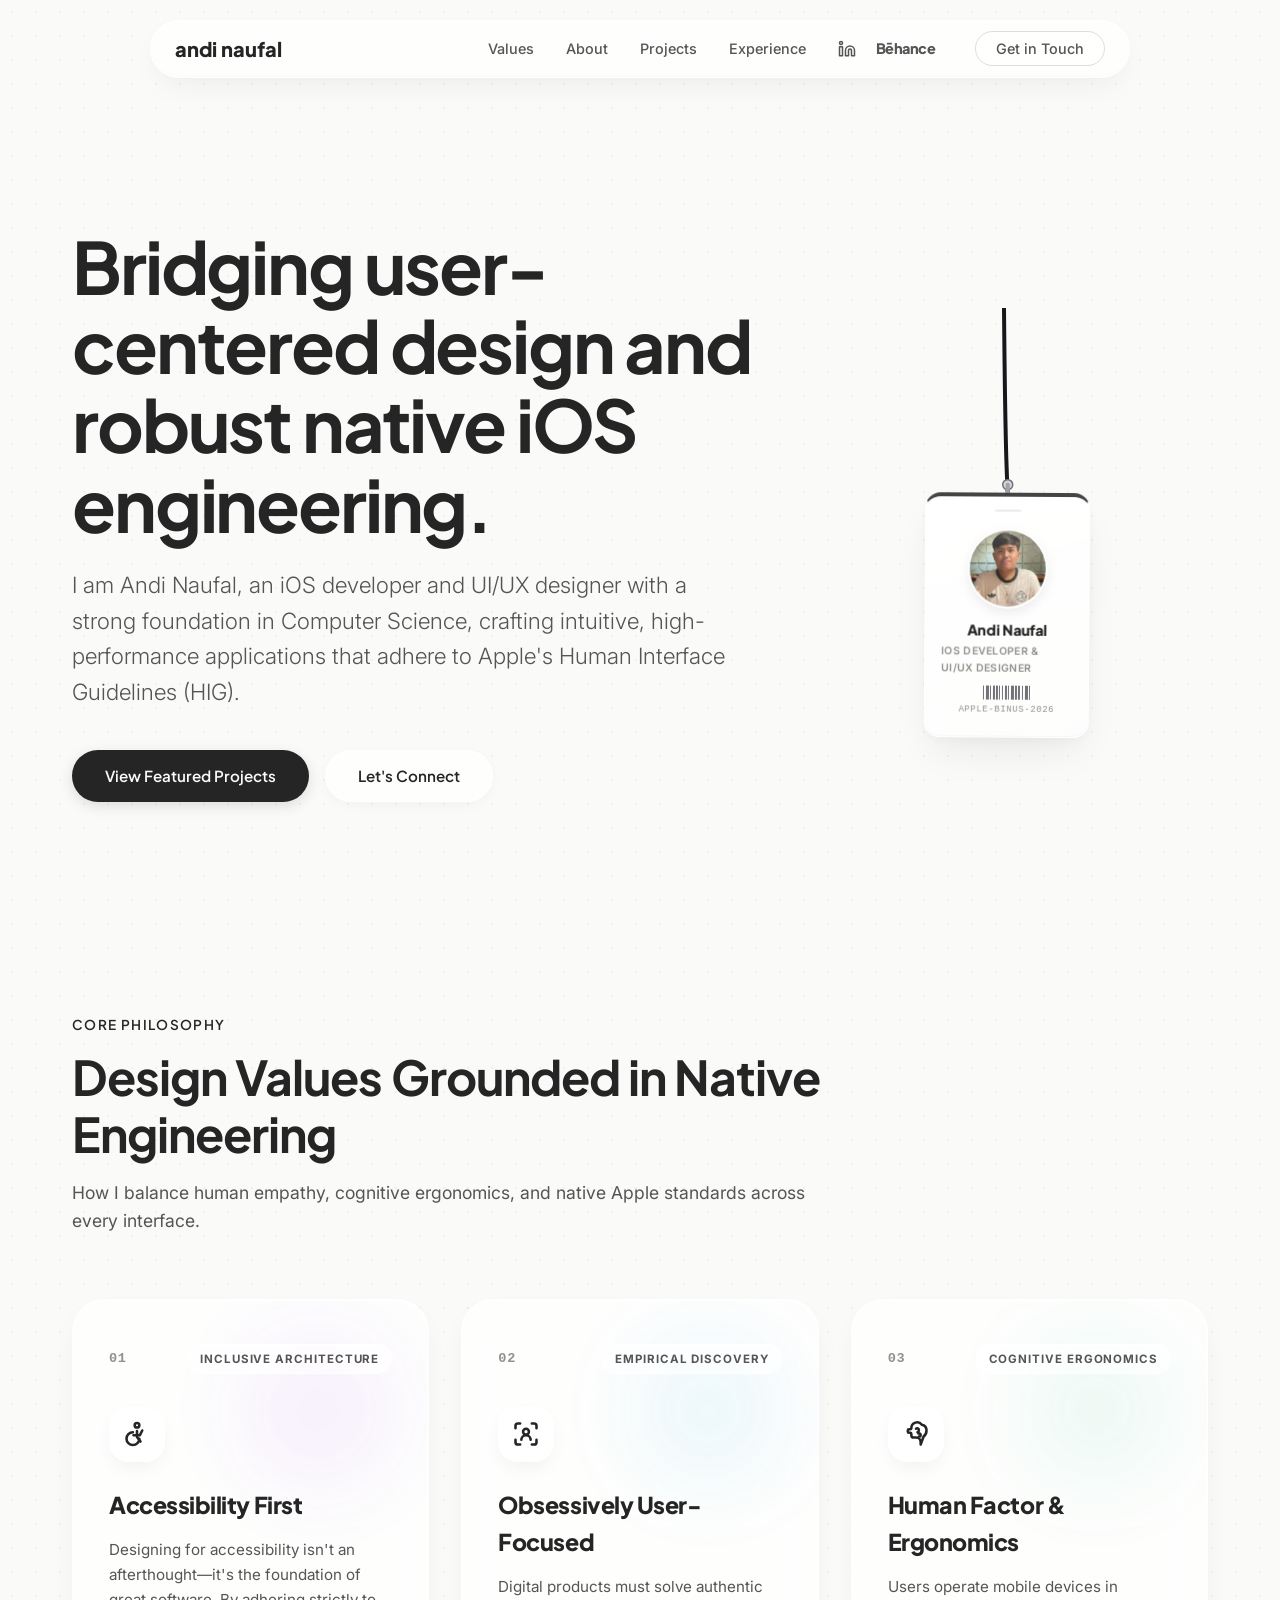
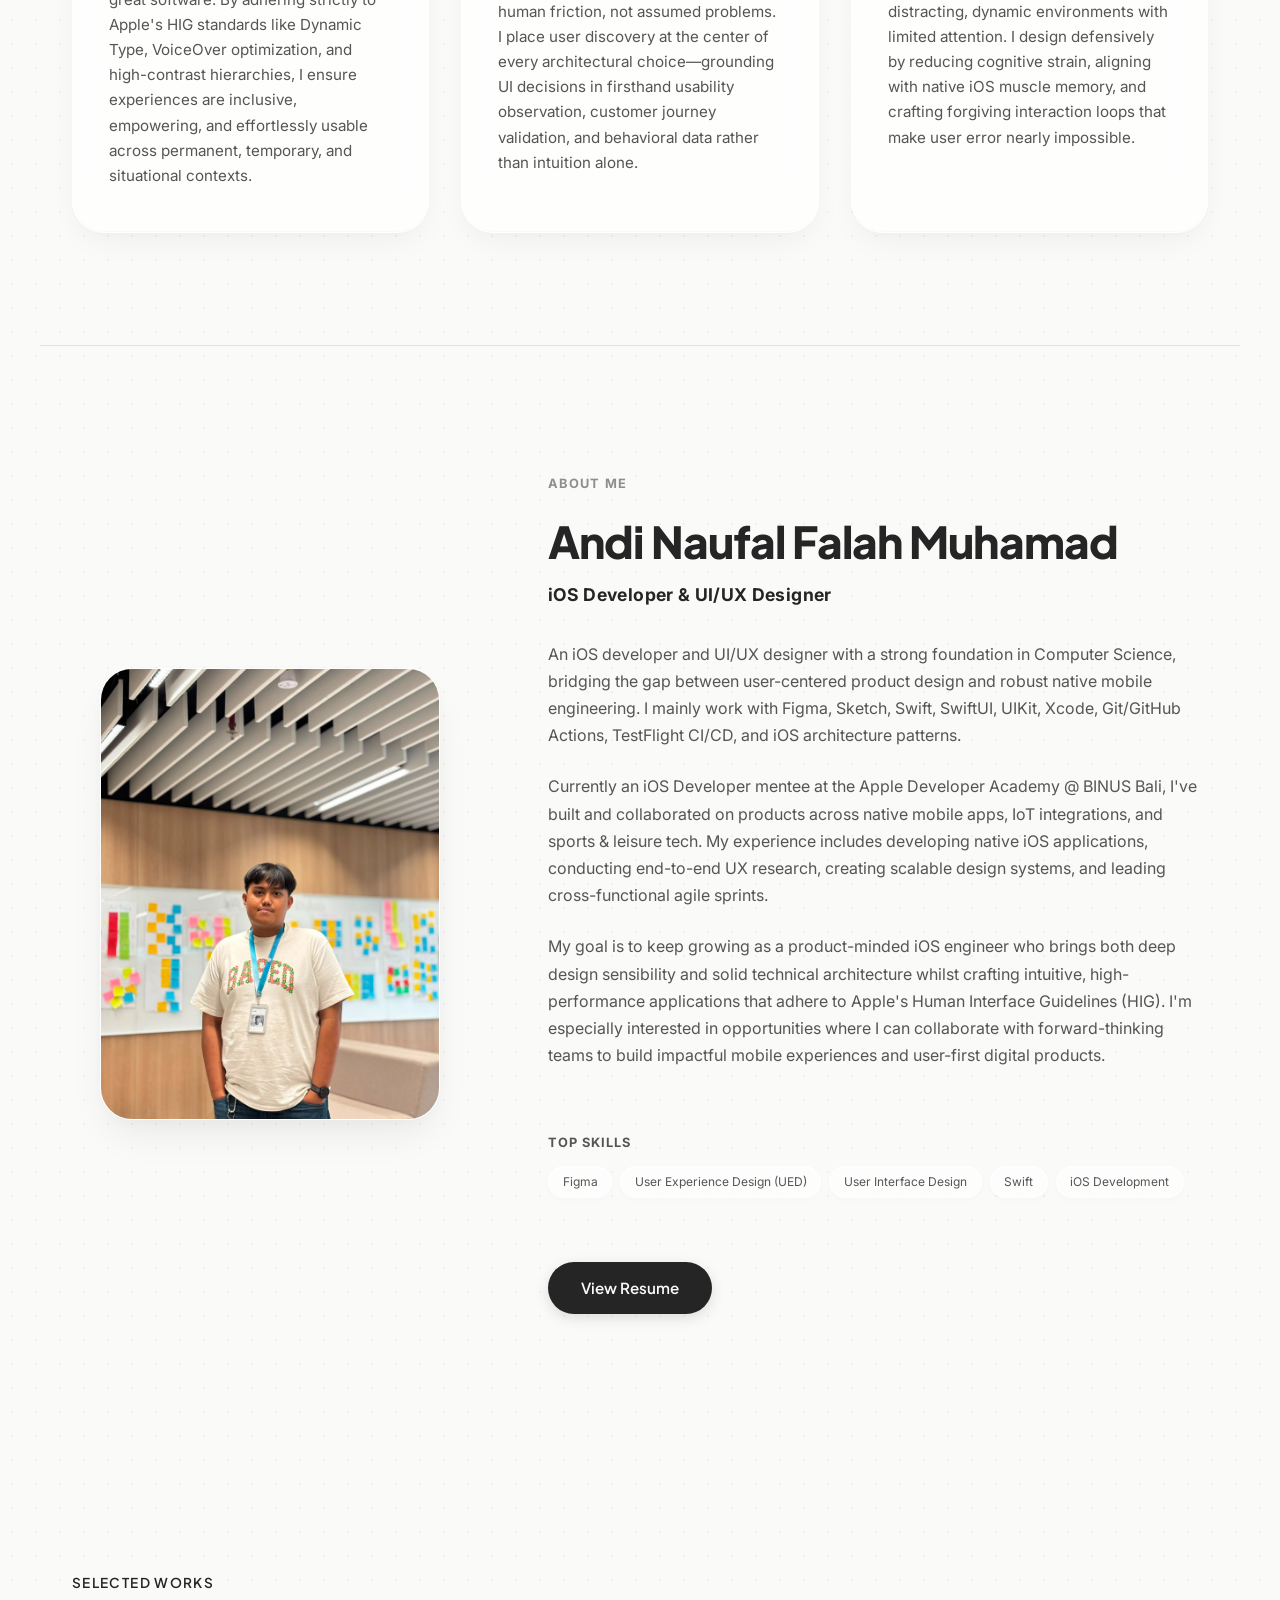
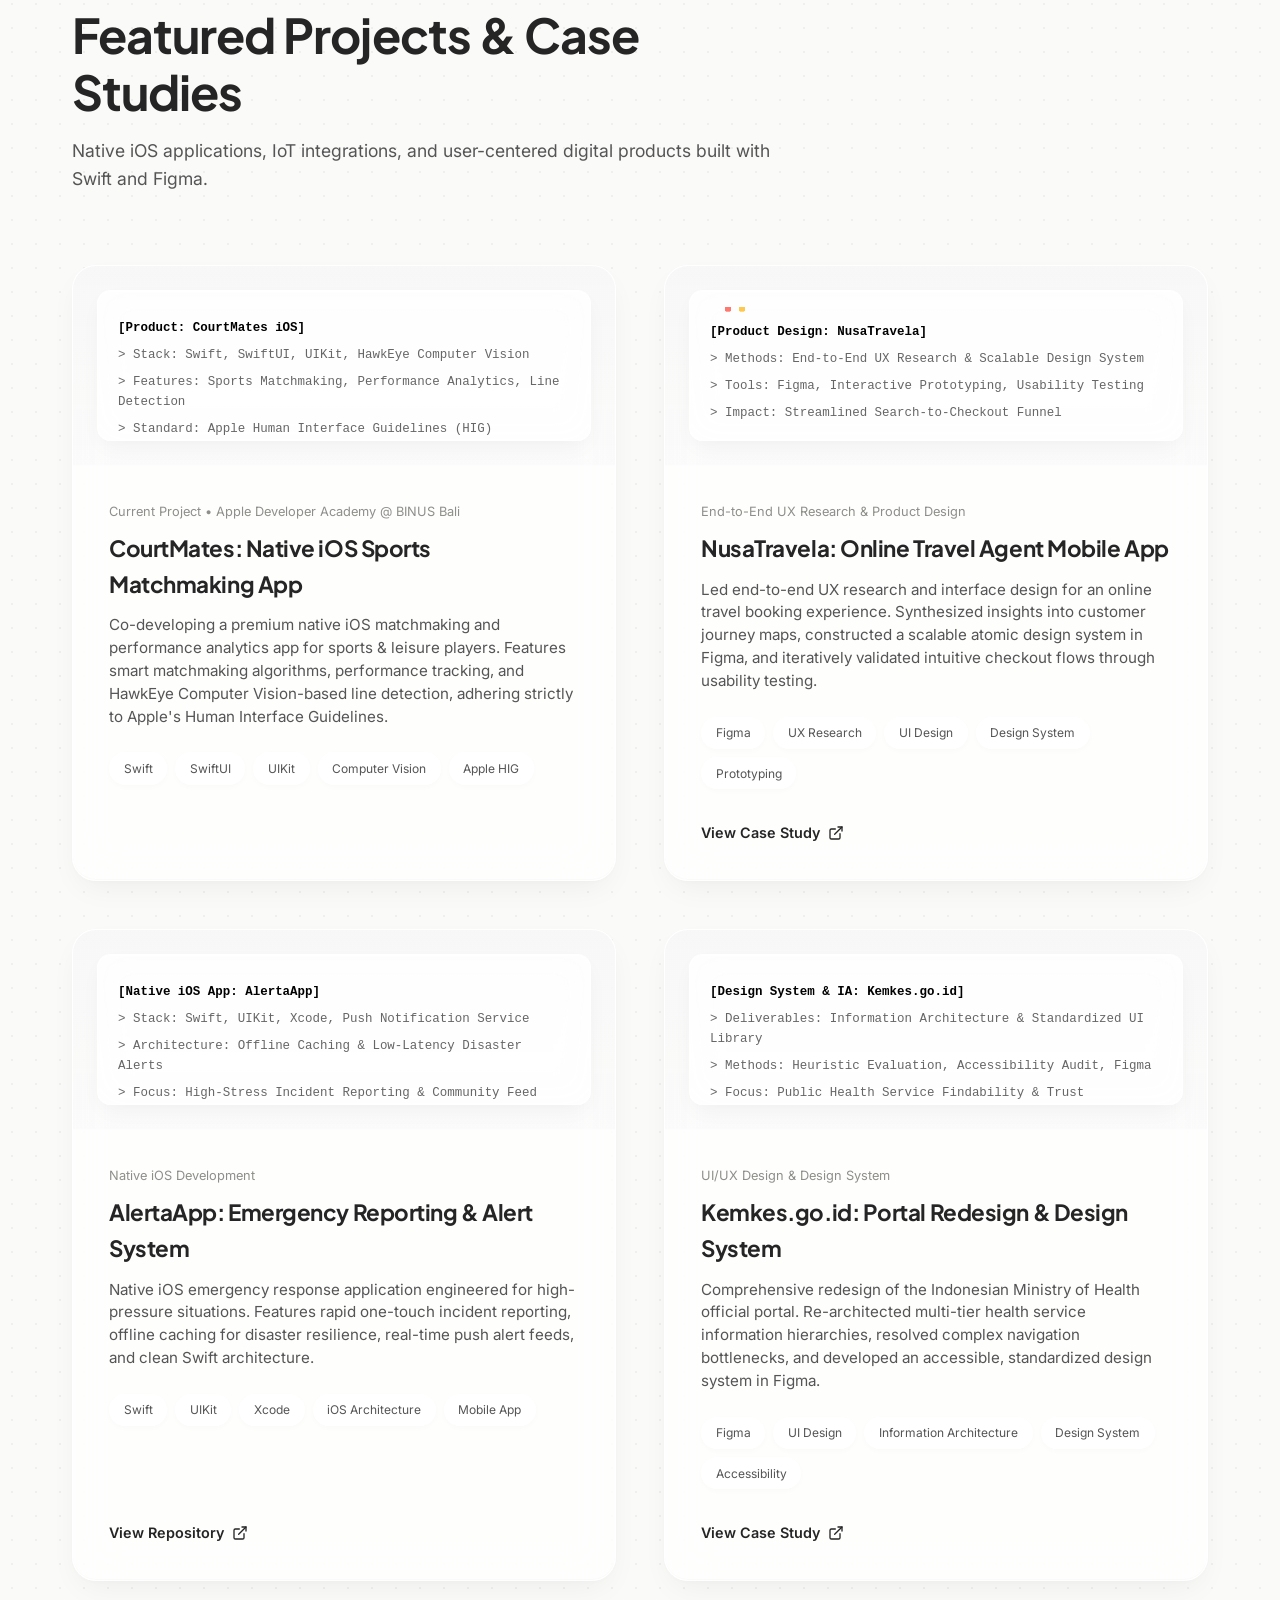
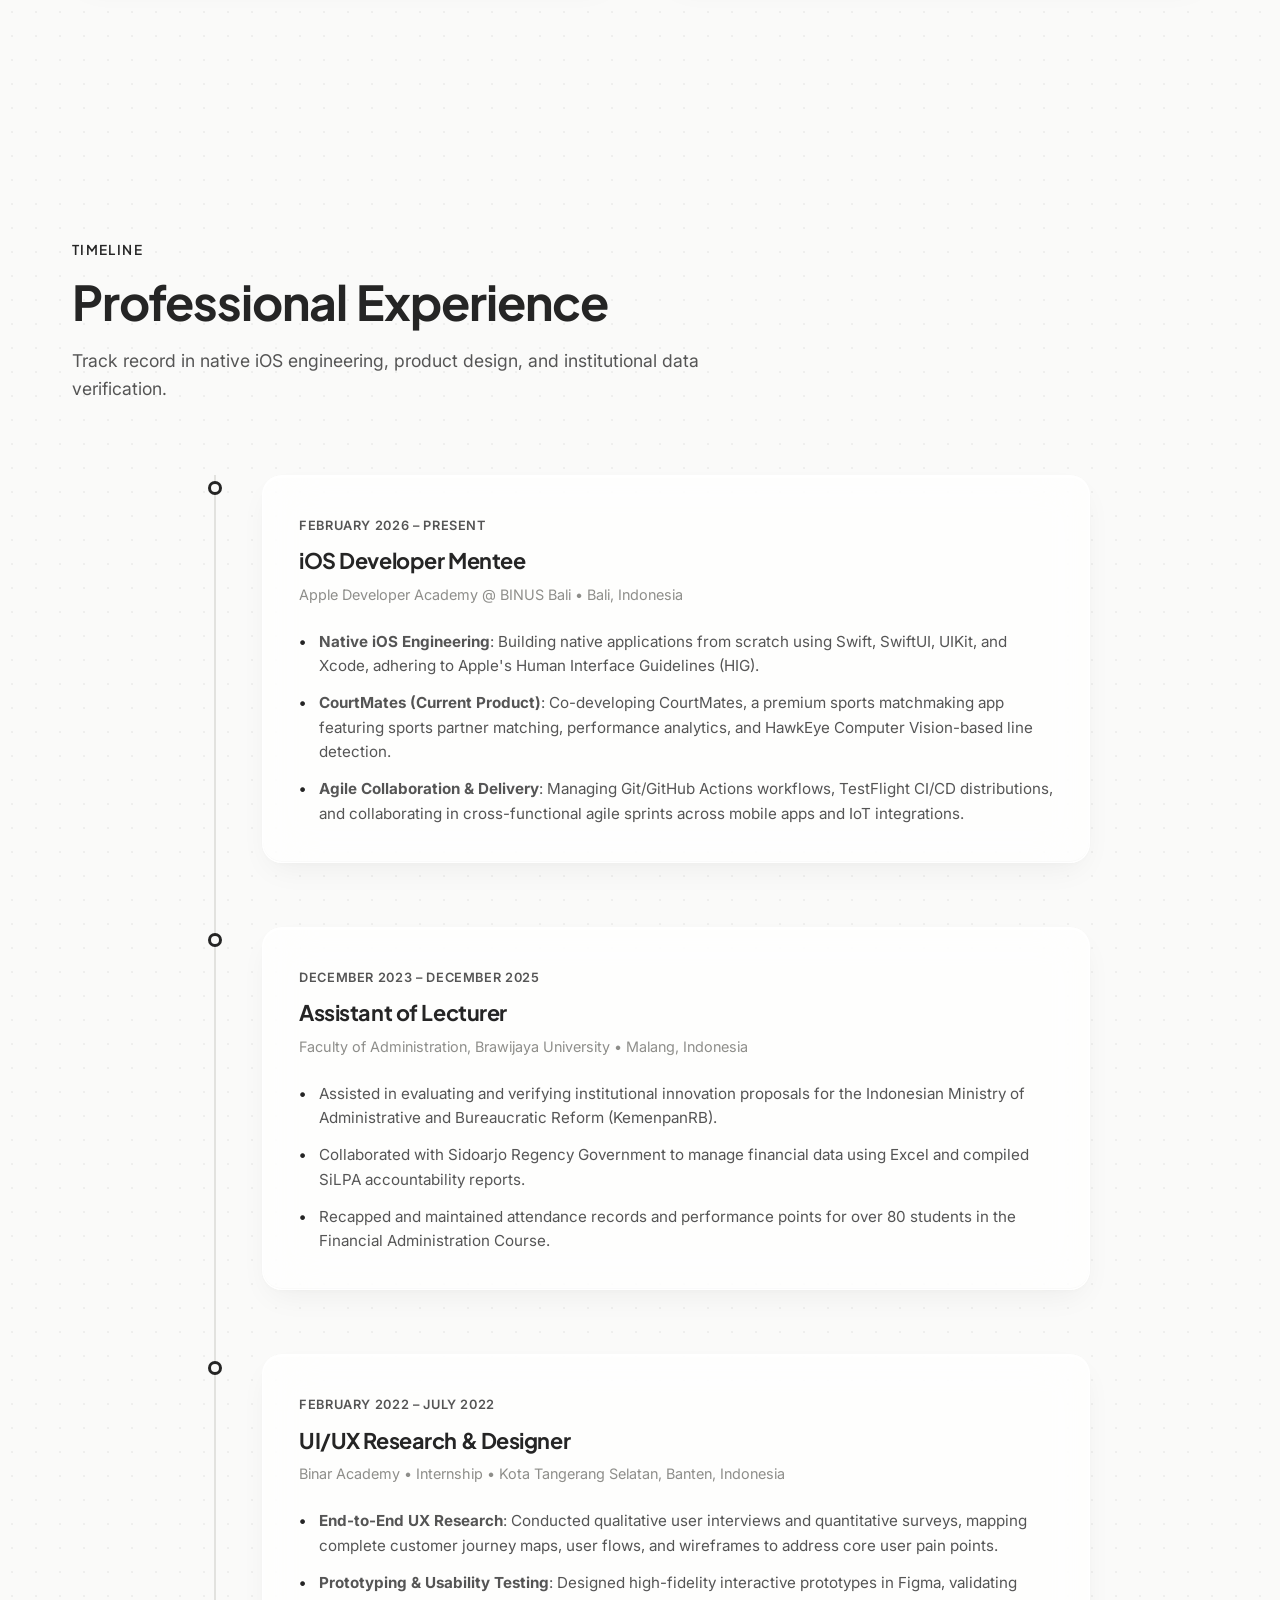
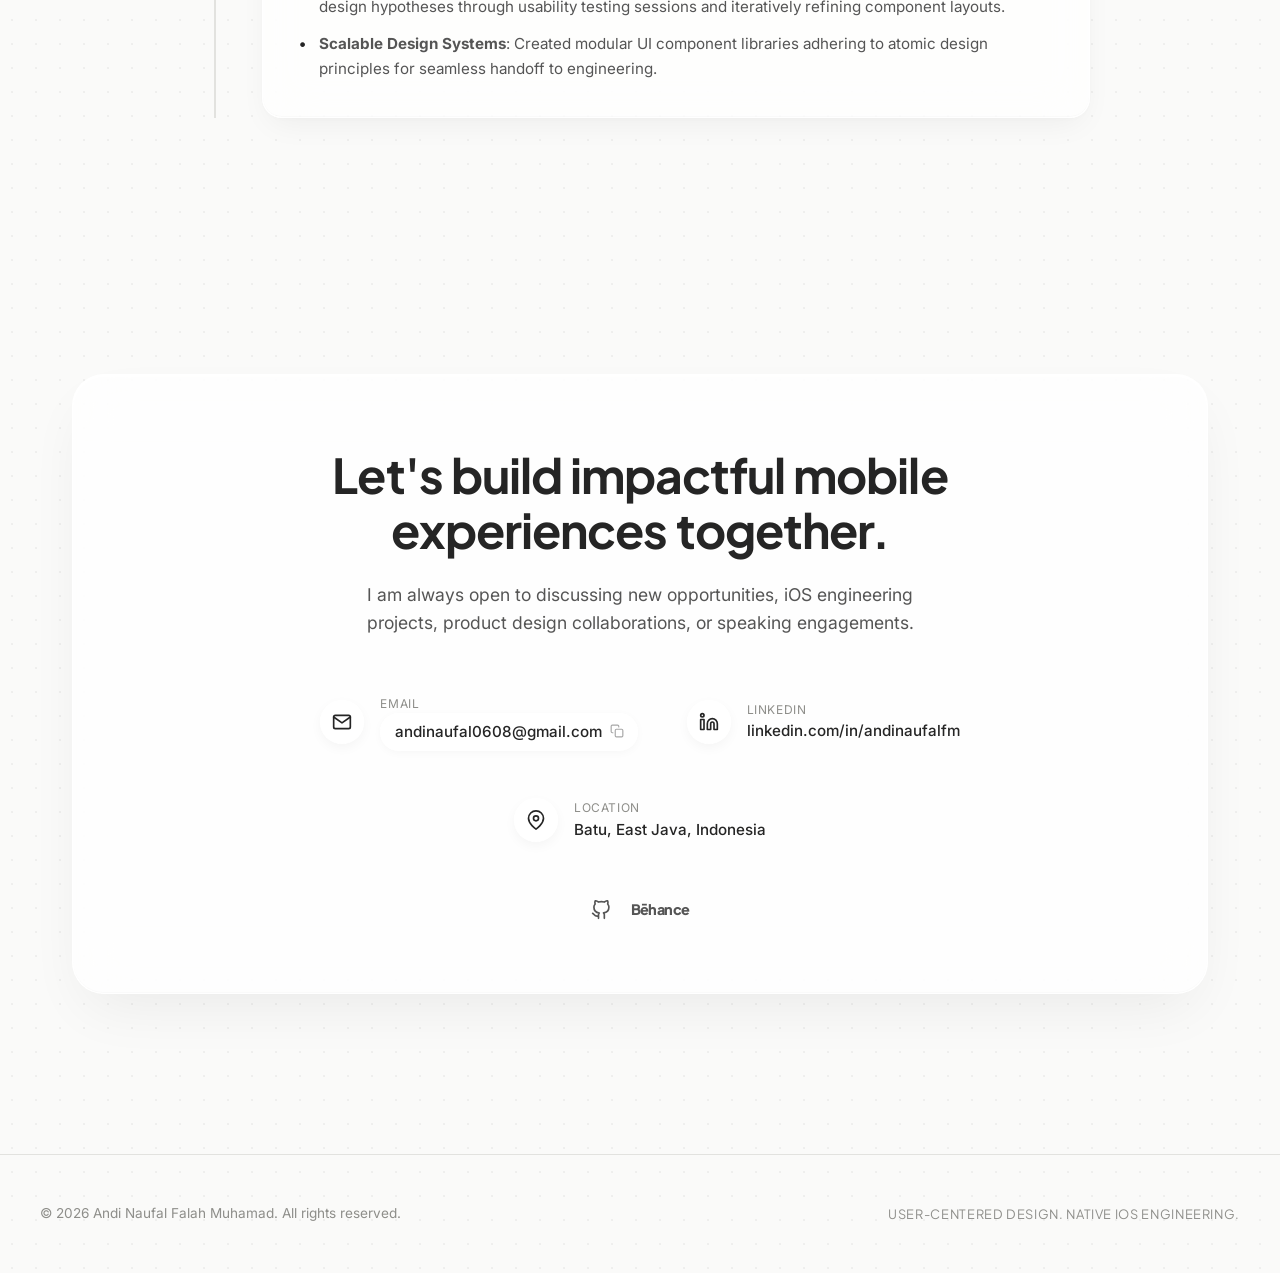
==== commit d75b5fa3: "chore: remove tag pills from Values Bento cards" ====
--- a/index.html
+++ b/index.html
@@ -133,11 +133,6 @@
                         <p class="bento-text">
                             Designing for accessibility isn't an afterthought—it's the foundation of great software. By adhering strictly to Apple's HIG standards like Dynamic Type, VoiceOver optimization, and high-contrast hierarchies, I ensure experiences are inclusive, empowering, and effortlessly usable across permanent, temporary, and situational contexts.
                         </p>
-                        <div class="bento-tags">
-                            <span class="val-pill">Dynamic Type</span>
-                            <span class="val-pill">VoiceOver</span>
-                            <span class="val-pill">WCAG AAA</span>
-                        </div>
                     </div>
 
                     <!-- Value 2: User Focus -->
@@ -161,11 +156,6 @@
                         <p class="bento-text">
                             Digital products must solve authentic human friction, not assumed problems. I place user discovery at the center of every architectural choice—grounding UI decisions in firsthand usability observation, customer journey validation, and behavioral data rather than intuition alone.
                         </p>
-                        <div class="bento-tags">
-                            <span class="val-pill">UX Research</span>
-                            <span class="val-pill">Journey Mapping</span>
-                            <span class="val-pill">Usability Testing</span>
-                        </div>
                     </div>
 
                     <!-- Value 3: Human Factor -->
@@ -186,11 +176,6 @@
                         <p class="bento-text">
                             Users operate mobile devices in distracting, dynamic environments with limited attention. I design defensively by reducing cognitive strain, aligning with native iOS muscle memory, and crafting forgiving interaction loops that make user error nearly impossible.
                         </p>
-                        <div class="bento-tags">
-                            <span class="val-pill">Defensive UI</span>
-                            <span class="val-pill">Muscle Memory</span>
-                            <span class="val-pill">Low Cognitive Load</span>
-                        </div>
                     </div>
                 </div>
             </div>
--- a/style.css
+++ b/style.css
@@ -736,40 +736,10 @@
     font-size: 0.95rem;
     color: var(--text-secondary);
     line-height: 1.65;
-    margin-bottom: 2rem;
+    margin-bottom: 0;
     flex-grow: 1;
     position: relative;
     z-index: 2;
-}
-
-/* Micro-tags row at card bottom */
-.bento-tags {
-    display: flex;
-    flex-wrap: wrap;
-    gap: 0.45rem;
-    margin-top: auto;
-    position: relative;
-    z-index: 2;
-}
-
-.val-pill {
-    font-size: 0.72rem;
-    font-weight: 500;
-    background: rgba(255, 255, 255, 0.65);
-    backdrop-filter: blur(8px);
-    -webkit-backdrop-filter: blur(8px);
-    border: 1px solid rgba(255, 255, 255, 0.85);
-    padding: 0.25rem 0.65rem;
-    border-radius: 9999px;
-    color: var(--text-secondary);
-    box-shadow: 0 2px 4px rgba(0, 0, 0, 0.02), inset 0 1px 0.5px rgba(255, 255, 255, 0.95);
-    transition: var(--transition-quick);
-}
-
-.val-pill:hover {
-    background: rgba(255, 255, 255, 0.95);
-    color: var(--text-primary);
-    border-color: rgba(37, 37, 37, 0.2);
 }
 
 @media (max-width: 1024px) {
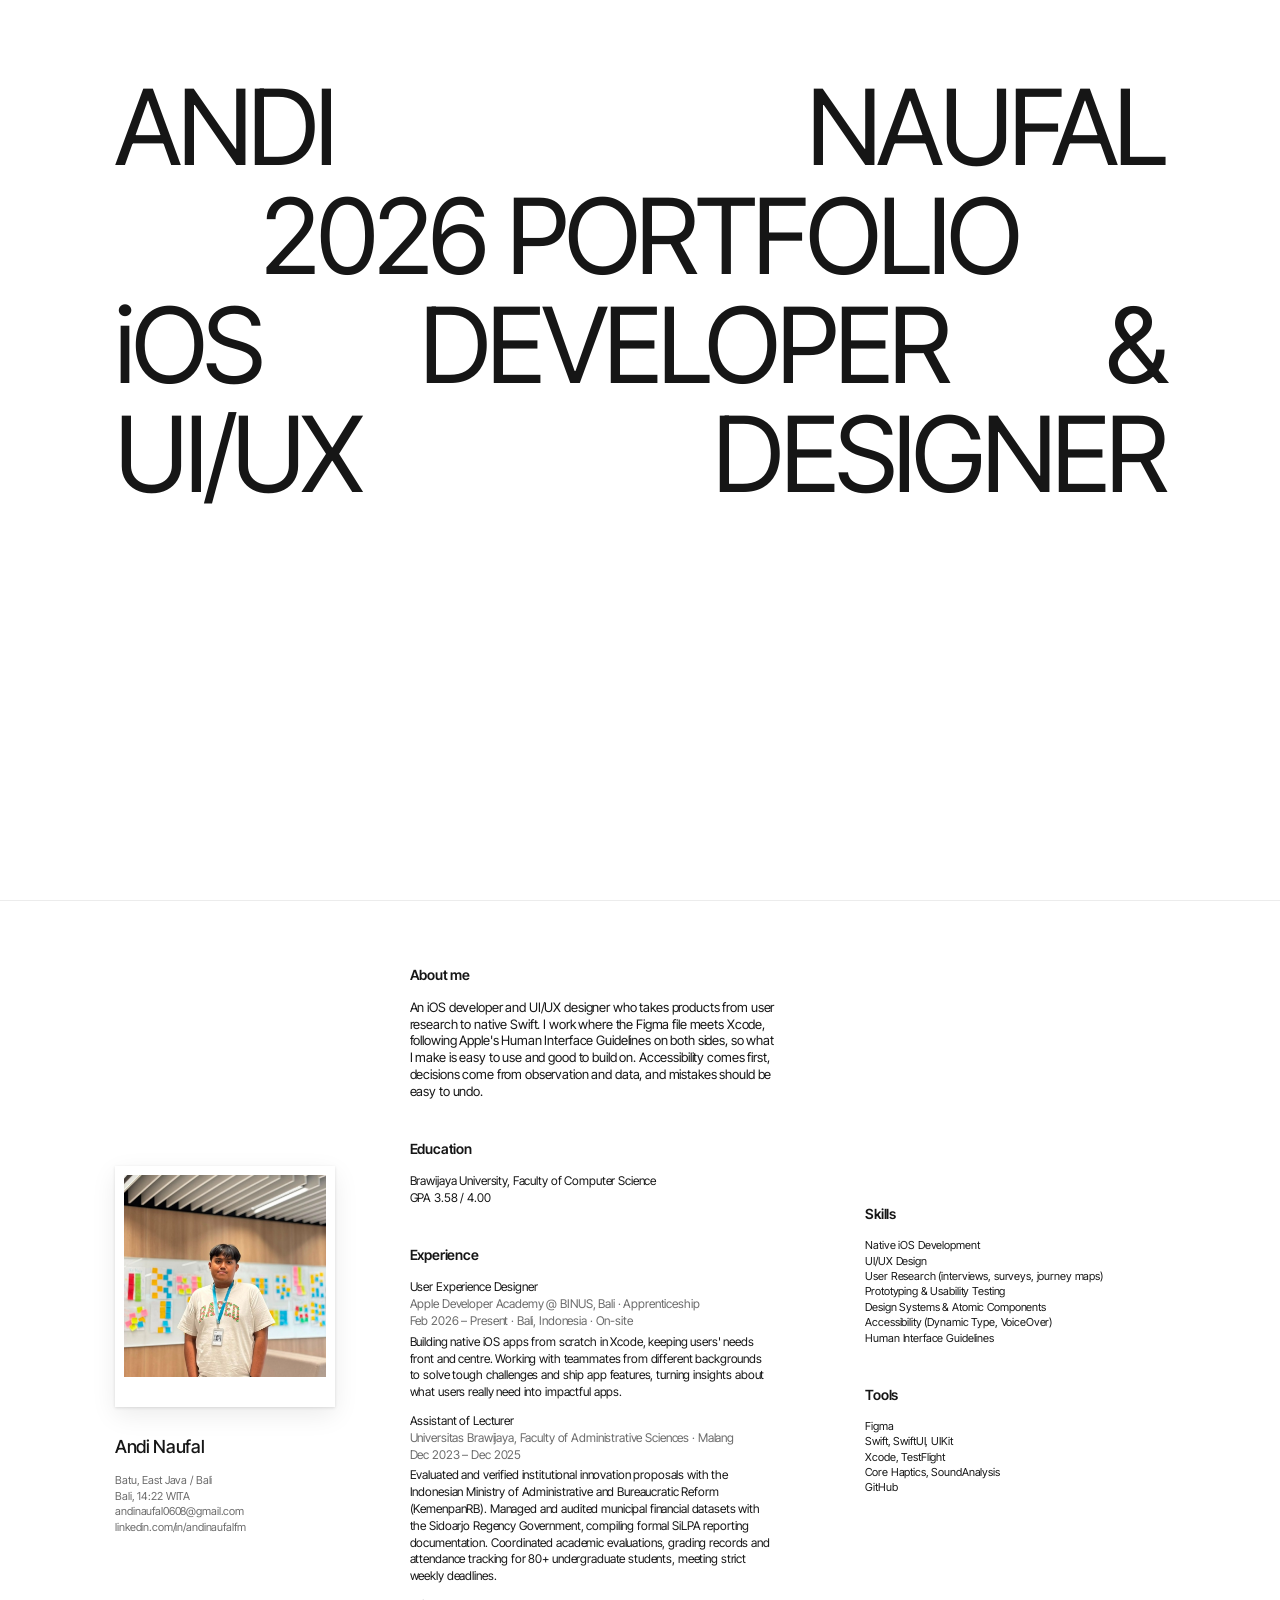
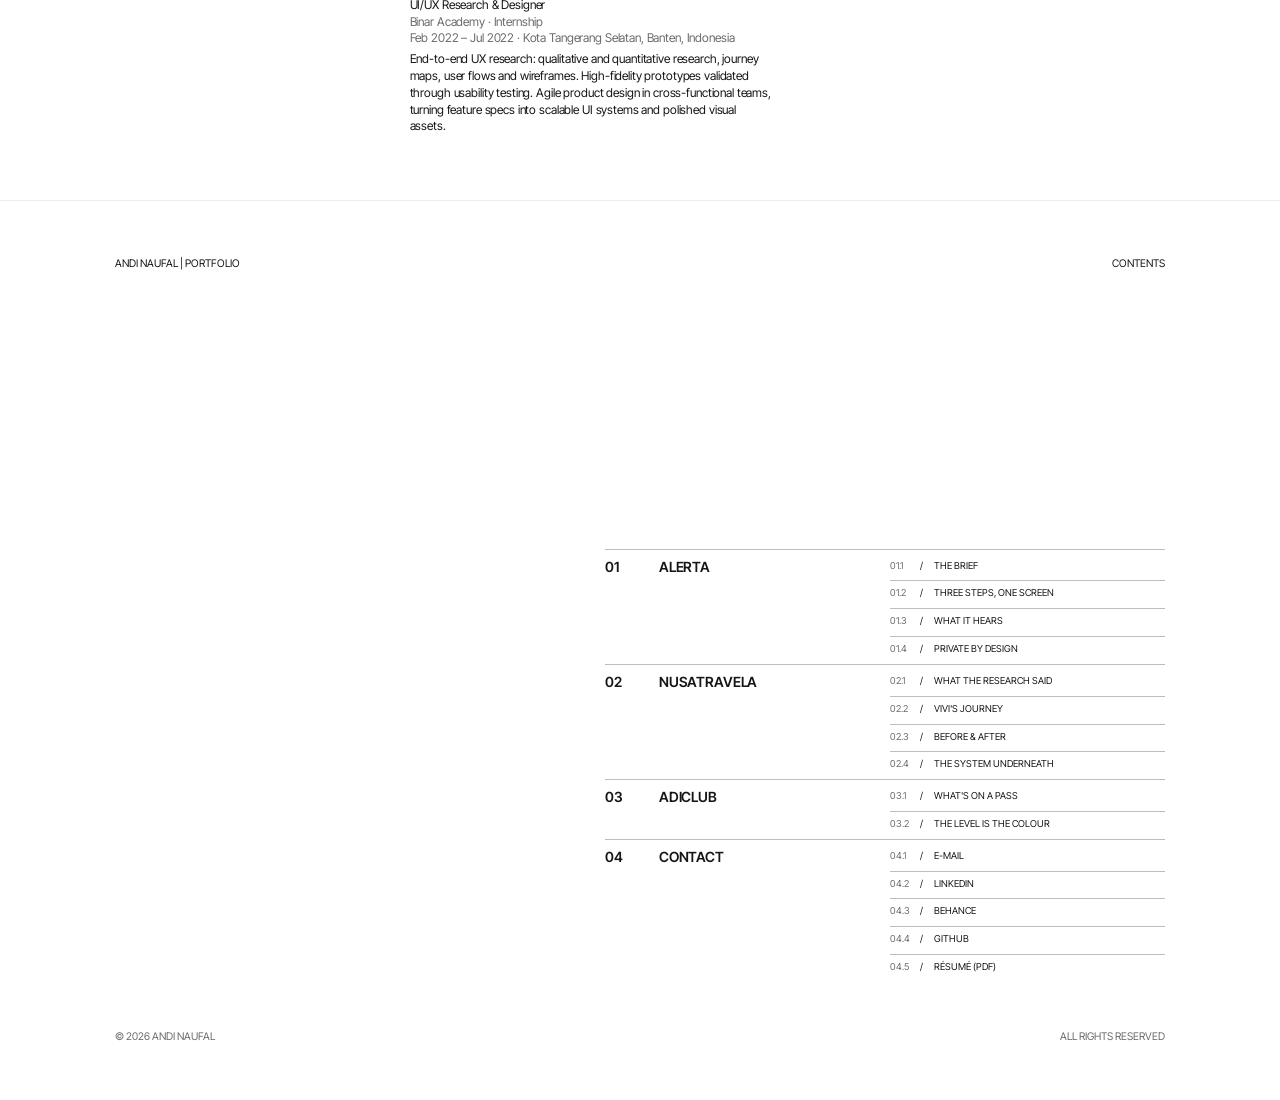
==== commit 4ef15ecb: "feat: replace site with the printed-portfolio redesign Justified uppercase cover, About board with a" ====
--- a/index.html
+++ b/index.html
@@ -1,552 +1,143 @@
 <!DOCTYPE html>
 <html lang="en">
+<head>
+  <meta charset="UTF-8">
+  <meta name="viewport" content="width=device-width, initial-scale=1.0">
+  <meta name="color-scheme" content="only light">
+  <title>Andi Naufal | iOS Developer &amp; UI/UX Designer</title>
+  <meta name="description" content="Andi Naufal, iOS developer and UI/UX designer, taking products from user research to native Swift.">
+  <meta name="theme-color" content="#ffffff">
+  <link rel="preconnect" href="https://fonts.googleapis.com">
+  <link rel="preconnect" href="https://fonts.gstatic.com" crossorigin>
+  <link href="https://fonts.googleapis.com/css2?family=Inter+Tight:wght@400;500;600&display=swap" rel="stylesheet">
+  <link rel="stylesheet" href="styles.css">
+</head>
+<body class="home">
+  <main>
 
-<head>
-    <meta charset="UTF-8">
-    <meta name="viewport" content="width=device-width, initial-scale=1.0">
-    <title>Andi Naufal | iOS Developer & UI/UX Designer</title>
-    <meta name="description"
-        content="Portfolio of Andi Naufal Falah Muhamad - iOS developer and UI/UX designer with a strong foundation in Computer Science, bridging the gap between user-centered product design and robust native mobile engineering.">
-    <meta name="keywords"
-        content="Andi Naufal, iOS Developer, UI/UX Designer, Apple Developer Academy Bali, Swift, SwiftUI, UIKit, Figma, Sketch, Product Minded Engineer, User Experience Design">
+    <!-- Cover -->
+    <section class="board cover" aria-label="Cover">
+      <h1 class="cover__type">
+        <span class="jl">Andi Naufal</span>
+        <span class="jl jl--c">2026 Portfolio</span>
+        <span class="jl"><span class="nc">i</span>OS Developer &amp;</span>
+        <span class="jl">UI/UX Designer</span>
+      </h1>
+    </section>
 
-    <!-- Open Graph / Facebook -->
-    <meta property="og:type" content="website">
-    <meta property="og:title" content="Andi Naufal | iOS Developer & UI/UX Designer">
-    <meta property="og:description"
-        content="Bridging the gap between user-centered product design and robust native mobile engineering. iOS Developer mentee at Apple Developer Academy Bali.">
+    <!-- About -->
+    <section class="board about" id="about" aria-labelledby="about-h">
+      <div class="about__id">
+        <figure class="polaroid">
+          <img src="assets/profile.jpg" alt="Portrait of Andi Naufal at the Apple Developer Academy" width="768" height="1024" style="object-position:50% 70%">
+        </figure>
+        <p class="about__name">Andi Naufal</p>
+        <ul class="tiny">
+          <li>Batu, East Java / Bali</li>
+          <li>Bali, <time data-clock="Asia/Makassar">--:--</time> WITA</li>
+          <li><a href="mailto:andinaufal0608@gmail.com">andinaufal0608@gmail.com</a></li>
+          <li><a href="https://linkedin.com/in/andinaufalfm" target="_blank" rel="noopener">linkedin.com/in/andinaufalfm</a></li>
+        </ul>
+      </div>
 
-    <!-- Google Fonts -->
-    <link rel="preconnect" href="https://fonts.googleapis.com">
-    <link rel="preconnect" href="https://fonts.gstatic.com" crossorigin>
-    <link
-        href="https://fonts.googleapis.com/css2?family=Inter:wght@300;400;500;600&family=Plus+Jakarta+Sans:wght@400;500;600;700;800&display=swap"
-        rel="stylesheet">
+      <div class="about__col">
+        <div class="blk">
+          <h2 id="about-h">About me</h2>
+          <p class="body">An iOS developer and UI/UX designer who takes products from user research to native Swift. I work where the Figma file meets Xcode, following Apple's Human Interface Guidelines on both sides, so what I make is easy to use and good to build on. Accessibility comes first, decisions come from observation and data, and mistakes should be easy to undo.</p>
+        </div>
+        <div class="blk">
+          <h2>Education</h2>
+          <ul class="tiny tiny--md">
+            <li>Brawijaya University, Faculty of Computer Science</li>
+            <li>GPA 3.58 / 4.00</li>
+          </ul>
+        </div>
+        <div class="blk">
+          <h2>Experience</h2>
+          <ul class="tiny tiny--md rows">
+            <li><span>User Experience Designer</span><span>Apple Developer Academy @ BINUS, Bali · Apprenticeship<br>Feb 2026 – Present · Bali, Indonesia · On-site</span><span class="rows__d">Building native iOS apps from scratch in Xcode, keeping users' needs front and centre. Working with teammates from different backgrounds to solve tough challenges and ship app features, turning insights about what users really need into impactful apps.</span></li>
+            <li><span>Assistant of Lecturer</span><span>Universitas Brawijaya, Faculty of Administrative Sciences · Malang<br>Dec 2023 – Dec 2025</span><span class="rows__d">Evaluated and verified institutional innovation proposals with the Indonesian Ministry of Administrative and Bureaucratic Reform (KemenpanRB). Managed and audited municipal financial datasets with the Sidoarjo Regency Government, compiling formal SiLPA reporting documentation. Coordinated academic evaluations, grading records and attendance tracking for 80+ undergraduate students, meeting strict weekly deadlines.</span></li>
+            <li><span>UI/UX Research &amp; Designer</span><span>Binar Academy · Internship<br>Feb 2022 – Jul 2022 · Kota Tangerang Selatan, Banten, Indonesia</span><span class="rows__d">End-to-end UX research: qualitative and quantitative research, journey maps, user flows and wireframes. High-fidelity prototypes validated through usability testing. Agile product design in cross-functional teams, turning feature specs into scalable UI systems and polished visual assets.</span></li>
+          </ul>
+        </div>
+      </div>
 
-    <!-- Stylesheet -->
-    <link rel="stylesheet" href="style.css">
-</head>
+      <div class="about__col">
+        <div class="blk">
+          <h2>Skills</h2>
+          <ul class="tiny">
+            <li>Native iOS Development</li>
+            <li>UI/UX Design</li>
+            <li>User Research (interviews, surveys, journey maps)</li>
+            <li>Prototyping &amp; Usability Testing</li>
+            <li>Design Systems &amp; Atomic Components</li>
+            <li>Accessibility (Dynamic Type, VoiceOver)</li>
+            <li>Human Interface Guidelines</li>
+          </ul>
+        </div>
+        <div class="blk">
+          <h2>Tools</h2>
+          <ul class="tiny">
+            <li>Figma</li>
+            <li>Swift, SwiftUI, UIKit</li>
+            <li>Xcode, TestFlight</li>
+            <li>Core Haptics, SoundAnalysis</li>
+            <li>GitHub</li>
+          </ul>
+        </div>
+      </div>
+    </section>
 
-<body>
-    <!-- Header Navigation -->
-    <header>
-        <nav class="nav-container">
-            <a href="#" class="logo">
-                andi naufal
-            </a>
-            <ul class="nav-links">
-                <li><a href="#values" class="nav-link">Values</a></li>
-                <li><a href="#about" class="nav-link">About</a></li>
-                <li><a href="#projects" class="nav-link">Projects</a></li>
-                <li><a href="#experience" class="nav-link">Experience</a></li>
-                <li class="nav-socials">
-                    <a href="https://linkedin.com/in/andinaufalfm" target="_blank" rel="noopener noreferrer"
-                        aria-label="LinkedIn" class="nav-social-link">
-                        <svg xmlns="http://www.w3.org/2000/svg" width="18" height="18" viewBox="0 0 24 24" fill="none"
-                            stroke="currentColor" stroke-width="2" stroke-linecap="round" stroke-linejoin="round">
-                            <path d="M16 8a6 6 0 0 1 6 6v7h-4v-7a2 2 0 0 0-2-2 2 2 0 0 0-2 2v7h-4v-7a6 6 0 0 1 6-6z" />
-                            <rect x="2" y="9" width="4" height="12" />
-                            <circle cx="4" cy="4" r="2" />
-                        </svg>
-                    </a>
-                    <a href="https://www.behance.net/andinaufal2" target="_blank" rel="noopener noreferrer"
-                        aria-label="Behance" class="nav-social-link">
-                        <span class="behance-text-logo">Bēhance</span>
-                    </a>
-                </li>
-                <li><a href="#contact" class="nav-link btn-contact">Get in Touch</a></li>
-            </ul>
-            <button class="mobile-menu-toggle" aria-label="Toggle Menu">
-                <span class="bar"></span>
-                <span class="bar"></span>
-            </button>
-        </nav>
-    </header>
+    <!-- Contents -->
+    <section class="board contents" id="work" aria-labelledby="contents-h">
+      <div class="runhead"><span>Andi Naufal | Portfolio</span><h2 id="contents-h">Contents</h2></div>
 
-    <main>
-        <!-- Hero Section -->
-        <section id="hero" class="hero-section">
-            <div class="hero-content">
-                <h1 class="hero-title fade-in-up">
-                    Bridging <span class="gradient-text">user-centered design</span> and robust <span
-                        class="gradient-text">native iOS engineering</span>.
-                </h1>
-                <p class="hero-subtitle fade-in-up">
-                    I am Andi Naufal, an iOS developer and UI/UX designer with a strong foundation in Computer Science, crafting intuitive, high-performance applications that adhere to Apple's Human Interface Guidelines (HIG).
-                </p>
-                <div class="hero-actions fade-in-up">
-                    <a href="#projects" class="btn btn-primary">View Featured Projects</a>
-                    <a href="#contact" class="btn btn-secondary">Let's Connect</a>
-                </div>
-            </div>
+      <ol class="toc">
+        <li>
+          <span class="toc__n">01</span>
+          <a class="toc__t" href="work/alertaapp.html">Alerta</a>
+          <ol class="toc__sub">
+            <li><a href="work/alertaapp.html#brief"><span>01.1</span>/<span>The brief</span></a></li>
+            <li><a href="work/alertaapp.html#how"><span>01.2</span>/<span>Three steps, one screen</span></a></li>
+            <li><a href="work/alertaapp.html#hears"><span>01.3</span>/<span>What it hears</span></a></li>
+            <li><a href="work/alertaapp.html#privacy"><span>01.4</span>/<span>Private by design</span></a></li>
+          </ol>
+        </li>
+        <li>
+          <span class="toc__n">02</span>
+          <a class="toc__t" href="work/nusatravela.html">NusaTravela</a>
+          <ol class="toc__sub">
+            <li><a href="work/nusatravela.html#research"><span>02.1</span>/<span>What the research said</span></a></li>
+            <li><a href="work/nusatravela.html#journey"><span>02.2</span>/<span>Vivi's journey</span></a></li>
+            <li><a href="work/nusatravela.html#before-after"><span>02.3</span>/<span>Before &amp; after</span></a></li>
+            <li><a href="work/nusatravela.html#system"><span>02.4</span>/<span>The system underneath</span></a></li>
+          </ol>
+        </li>
+        <li>
+          <span class="toc__n">03</span>
+          <a class="toc__t" href="work/adiclub.html">adiClub</a>
+          <ol class="toc__sub">
+            <li><a href="work/adiclub.html#anatomy"><span>03.1</span>/<span>What's on a pass</span></a></li>
+            <li><a href="work/adiclub.html#levels"><span>03.2</span>/<span>The level is the colour</span></a></li>
+          </ol>
+        </li>
+        <li>
+          <span class="toc__n">04</span>
+          <span class="toc__t">Contact</span>
+          <ol class="toc__sub">
+            <li><a href="mailto:andinaufal0608@gmail.com"><span>04.1</span>/<span>E-mail</span></a></li>
+            <li><a href="https://linkedin.com/in/andinaufalfm" target="_blank" rel="noopener"><span>04.2</span>/<span>LinkedIn</span></a></li>
+            <li><a href="https://www.behance.net/andinaufal2" target="_blank" rel="noopener"><span>04.3</span>/<span>Behance</span></a></li>
+            <li><a href="https://github.com/sgtandi" target="_blank" rel="noopener"><span>04.4</span>/<span>GitHub</span></a></li>
+            <li><a href="assets/cv_andinaufal.pdf" target="_blank" rel="noopener"><span>04.5</span>/<span>Résumé (PDF)</span></a></li>
+          </ol>
+        </li>
+      </ol>
 
-            <!-- Interactive Lanyard & ID Card -->
-            <div class="lanyard-container">
-                <canvas id="lanyard-canvas"></canvas>
-                <div id="interactive-card" class="badge-card">
-                    <div class="badge-clip-hole"></div>
-                    <div class="badge-body">
-                        <div class="badge-photo-frame">
-                            <img src="profile_lanyard.jpg" alt="Andi Naufal" class="badge-photo">
-                        </div>
-                        <h3 class="badge-name">Andi Naufal</h3>
-                        <span class="badge-role">iOS Developer & UI/UX Designer</span>
-                    </div>
-                    <div class="badge-footer">
-                        <div class="badge-barcode">
-                            <span></span><span></span><span></span><span></span><span></span><span></span><span></span><span></span><span></span><span></span><span></span><span></span><span></span><span></span><span></span>
-                        </div>
-                        <span class="badge-id">APPLE-BINUS-2026</span>
-                    </div>
-                </div>
-            </div>
-        </section>
+      <div class="runhead runhead--foot"><span>© 2026 Andi Naufal</span><span>All rights reserved</span></div>
+    </section>
+  </main>
 
-        <!-- Design Values Section -->
-        <section id="values" class="values-section">
-            <div class="section-container">
-                <div class="values-header-wrap">
-                    <span class="section-label">Core Philosophy</span>
-                    <h2 class="section-title">Design Values Grounded in Native Engineering</h2>
-                    <p class="section-description">
-                        How I balance human empathy, cognitive ergonomics, and native Apple standards across every interface.
-                    </p>
-                </div>
-
-                <div class="values-bento-grid">
-                    <!-- Value 1: Accessibility -->
-                    <div class="value-bento-card bento-accessibility">
-                        <div class="bento-glow"></div>
-                        <div class="bento-card-top">
-                            <span class="bento-index">01</span>
-                            <span class="bento-badge">Inclusive Architecture</span>
-                        </div>
-                        <div class="bento-icon-box">
-                            <svg xmlns="http://www.w3.org/2000/svg" width="28" height="28" viewBox="0 0 24 24" fill="none" stroke="currentColor" stroke-width="2.2" stroke-linecap="round" stroke-linejoin="round">
-                                <circle cx="12" cy="4.5" r="2"/>
-                                <path d="M12 9.5v5l3 4"/>
-                                <path d="M9 13h5.5l2-4"/>
-                                <path d="M8.5 10.5A5.5 5.5 0 1 0 14 16"/>
-                            </svg>
-                        </div>
-                        <h3 class="bento-title">Accessibility First</h3>
-                        <p class="bento-text">
-                            Designing for accessibility isn't an afterthought—it's the foundation of great software. By adhering strictly to Apple's HIG standards like Dynamic Type, VoiceOver optimization, and high-contrast hierarchies, I ensure experiences are inclusive, empowering, and effortlessly usable across permanent, temporary, and situational contexts.
-                        </p>
-                    </div>
-
-                    <!-- Value 2: User Focus -->
-                    <div class="value-bento-card bento-user-focus">
-                        <div class="bento-glow"></div>
-                        <div class="bento-card-top">
-                            <span class="bento-index">02</span>
-                            <span class="bento-badge">Empirical Discovery</span>
-                        </div>
-                        <div class="bento-icon-box">
-                            <svg xmlns="http://www.w3.org/2000/svg" width="28" height="28" viewBox="0 0 24 24" fill="none" stroke="currentColor" stroke-width="2.2" stroke-linecap="round" stroke-linejoin="round">
-                                <path d="M3 7V5a2 2 0 0 1 2-2h2"/>
-                                <path d="M17 3h2a2 2 0 0 1 2 2v2"/>
-                                <path d="M21 17v2a2 2 0 0 1-2 2h-2"/>
-                                <path d="M7 21H5a2 2 0 0 1-2-2v-2"/>
-                                <circle cx="12" cy="10" r="2.5"/>
-                                <path d="M8 17a4 4 0 0 1 8 0"/>
-                            </svg>
-                        </div>
-                        <h3 class="bento-title">Obsessively User-Focused</h3>
-                        <p class="bento-text">
-                            Digital products must solve authentic human friction, not assumed problems. I place user discovery at the center of every architectural choice—grounding UI decisions in firsthand usability observation, customer journey validation, and behavioral data rather than intuition alone.
-                        </p>
-                    </div>
-
-                    <!-- Value 3: Human Factor -->
-                    <div class="value-bento-card bento-human-factor">
-                        <div class="bento-glow"></div>
-                        <div class="bento-card-top">
-                            <span class="bento-index">03</span>
-                            <span class="bento-badge">Cognitive Ergonomics</span>
-                        </div>
-                        <div class="bento-icon-box">
-                            <svg xmlns="http://www.w3.org/2000/svg" width="28" height="28" viewBox="0 0 24 24" fill="none" stroke="currentColor" stroke-width="2.2" stroke-linecap="round" stroke-linejoin="round">
-                                <path d="M16 21v-2a4 4 0 0 0-4-4h-2a2 2 0 0 1-2-2v-1a1 1 0 0 0-1-1H6a1 1 0 0 1-1-1v-1a1 1 0 0 1 1-1h1a1 1 0 0 0 1-1V7a5 5 0 0 1 9-3 5 5 0 0 1 4 4.9c0 2.2-1 4.1-2.5 5.3L16 21z"/>
-                                <path d="M12 7.5a1.5 1.5 0 0 1 2.5 1.2c0 .8-.5 1.5-1.2 1.8"/>
-                                <path d="M14 11.5a1.5 1.5 0 0 1 2 1.3c0 .8-.6 1.4-1.5 1.4"/>
-                            </svg>
-                        </div>
-                        <h3 class="bento-title">Human Factor & Ergonomics</h3>
-                        <p class="bento-text">
-                            Users operate mobile devices in distracting, dynamic environments with limited attention. I design defensively by reducing cognitive strain, aligning with native iOS muscle memory, and crafting forgiving interaction loops that make user error nearly impossible.
-                        </p>
-                    </div>
-                </div>
-            </div>
-        </section>
-
-        <!-- About Me Section -->
-        <section id="about" class="about-section">
-            <div class="section-container">
-                <div class="about-grid">
-                    <div class="about-image-wrapper fade-in-up">
-                        <img src="profile.jpg" alt="Andi Naufal Falah Muhamad" class="about-img">
-                    </div>
-                    <div class="about-text-content fade-in-up">
-                        <span class="about-tag">About Me</span>
-                        <h2 class="about-name">Andi Naufal Falah Muhamad</h2>
-                        <span class="about-title">iOS Developer & UI/UX Designer</span>
-
-                        <div class="about-paragraphs">
-                            <p>
-                                An iOS developer and UI/UX designer with a strong foundation in Computer Science, bridging the gap between user-centered product design and robust native mobile engineering. I mainly work with Figma, Sketch, Swift, SwiftUI, UIKit, Xcode, Git/GitHub Actions, TestFlight CI/CD, and iOS architecture patterns.
-                            </p>
-                            <p>
-                                Currently an iOS Developer mentee at the Apple Developer Academy @ BINUS Bali, I've built and collaborated on products across native mobile apps, IoT integrations, and sports & leisure tech. My experience includes developing native iOS applications, conducting end-to-end UX research, creating scalable design systems, and leading cross-functional agile sprints.
-                            </p>
-                            <p>
-                                My goal is to keep growing as a product-minded iOS engineer who brings both deep design sensibility and solid technical architecture whilst crafting intuitive, high-performance applications that adhere to Apple's Human Interface Guidelines (HIG). I'm especially interested in opportunities where I can collaborate with forward-thinking teams to build impactful mobile experiences and user-first digital products.
-                            </p>
-                        </div>
-
-                        <div class="top-skills-wrapper" style="margin-top: 1.5rem; margin-bottom: 2rem;">
-                            <span style="display: block; font-size: 0.8rem; font-weight: 700; text-transform: uppercase; letter-spacing: 0.08em; color: var(--text-secondary); margin-bottom: 0.75rem;">Top Skills</span>
-                            <div class="project-tags" style="gap: 0.5rem;">
-                                <span class="tag">Figma</span>
-                                <span class="tag">User Experience Design (UED)</span>
-                                <span class="tag">User Interface Design</span>
-                                <span class="tag">Swift</span>
-                                <span class="tag">iOS Development</span>
-                            </div>
-                        </div>
-
-                        <a href="cv_andinaufal.pdf" target="_blank" class="btn btn-primary btn-resume">View Resume</a>
-                    </div>
-                </div>
-            </div>
-        </section>
-
-
-
-        <!-- Projects Experience Section -->
-        <section id="projects" class="projects-section">
-            <div class="section-container">
-                <div class="section-header">
-                    <span class="section-label">Selected Works</span>
-                    <h2 class="section-title">Featured Projects & Case Studies</h2>
-                    <p class="section-description">
-                        Native iOS applications, IoT integrations, and user-centered digital products built with Swift and Figma.
-                    </p>
-                </div>
-
-                <div class="projects-grid">
-                    <!-- Project 1: CourtMates -->
-                    <div class="project-card">
-                        <div class="project-visual bg-swift">
-                            <div class="terminal-mock">
-                                <span class="command">[Product: CourtMates iOS]</span>
-                                <span class="output">> Stack: Swift, SwiftUI, UIKit, HawkEye Computer Vision</span>
-                                <span class="output">> Features: Sports Matchmaking, Performance Analytics, Line Detection</span>
-                                <span class="output">> Standard: Apple Human Interface Guidelines (HIG)</span>
-                            </div>
-                        </div>
-                        <div class="project-info">
-                            <span class="project-meta">Current Project • Apple Developer Academy @ BINUS Bali</span>
-                            <h3>CourtMates: Native iOS Sports Matchmaking App</h3>
-                            <p class="project-text">
-                                Co-developing a premium native iOS matchmaking and performance analytics app for sports & leisure players.
-                                Features smart matchmaking algorithms, performance tracking, and HawkEye Computer Vision-based line
-                                detection, adhering strictly to Apple's Human Interface Guidelines.
-                            </p>
-                            <div class="project-tags">
-                                <span class="tag">Swift</span>
-                                <span class="tag">SwiftUI</span>
-                                <span class="tag">UIKit</span>
-                                <span class="tag">Computer Vision</span>
-                                <span class="tag">Apple HIG</span>
-                            </div>
-                        </div>
-                    </div>
-
-                    <!-- Project 2: NusaTravela -->
-                    <div class="project-card">
-                        <div class="project-visual bg-nusa">
-                            <div class="terminal-mock">
-                                <span class="command">[Product Design: NusaTravela]</span>
-                                <span class="output">> Methods: End-to-End UX Research & Scalable Design System</span>
-                                <span class="output">> Tools: Figma, Interactive Prototyping, Usability Testing</span>
-                                <span class="output">> Impact: Streamlined Search-to-Checkout Funnel</span>
-                            </div>
-                        </div>
-                        <div class="project-info">
-                            <span class="project-meta">End-to-End UX Research & Product Design</span>
-                            <h3>NusaTravela: Online Travel Agent Mobile App</h3>
-                            <p class="project-text">
-                                Led end-to-end UX research and interface design for an online travel booking experience.
-                                Synthesized insights into customer journey maps, constructed a scalable atomic design system in Figma,
-                                and iteratively validated intuitive checkout flows through usability testing.
-                            </p>
-                            <div class="project-tags">
-                                <span class="tag">Figma</span>
-                                <span class="tag">UX Research</span>
-                                <span class="tag">UI Design</span>
-                                <span class="tag">Design System</span>
-                                <span class="tag">Prototyping</span>
-                            </div>
-                            <a href="https://www.behance.net/gallery/148865531/NusaTravela-Online-Travel-Agent-App"
-                                target="_blank" rel="noopener noreferrer" class="project-link">
-                                View Case Study
-                                <svg xmlns="http://www.w3.org/2000/svg" width="16" height="16" viewBox="0 0 24 24"
-                                    fill="none" stroke="currentColor" stroke-width="2" stroke-linecap="round"
-                                    stroke-linejoin="round">
-                                    <path d="M18 13v6a2 2 0 0 1-2 2H5a2 2 0 0 1-2-2V8a2 2 0 0 1 2-2h6" />
-                                    <polyline points="15 3 21 3 21 9" />
-                                    <line x1="10" y1="14" x2="21" y2="3" />
-                                </svg>
-                            </a>
-                        </div>
-                    </div>
-
-                    <!-- Project 3: Alerta App -->
-                    <div class="project-card">
-                        <div class="project-visual bg-swift">
-                            <div class="terminal-mock">
-                                <span class="command">[Native iOS App: AlertaApp]</span>
-                                <span class="output">> Stack: Swift, UIKit, Xcode, Push Notification Service</span>
-                                <span class="output">> Architecture: Offline Caching & Low-Latency Disaster Alerts</span>
-                                <span class="output">> Focus: High-Stress Incident Reporting & Community Feed</span>
-                            </div>
-                        </div>
-                        <div class="project-info">
-                            <span class="project-meta">Native iOS Development</span>
-                            <h3>AlertaApp: Emergency Reporting & Alert System</h3>
-                            <p class="project-text">
-                                Native iOS emergency response application engineered for high-pressure situations. Features rapid
-                                one-touch incident reporting, offline caching for disaster resilience, real-time push alert feeds,
-                                and clean Swift architecture.
-                            </p>
-                            <div class="project-tags">
-                                <span class="tag">Swift</span>
-                                <span class="tag">UIKit</span>
-                                <span class="tag">Xcode</span>
-                                <span class="tag">iOS Architecture</span>
-                                <span class="tag">Mobile App</span>
-                            </div>
-                            <a href="https://github.com/sgtandi" target="_blank"
-                                rel="noopener noreferrer" class="project-link">
-                                View Repository
-                                <svg xmlns="http://www.w3.org/2000/svg" width="16" height="16" viewBox="0 0 24 24"
-                                    fill="none" stroke="currentColor" stroke-width="2" stroke-linecap="round"
-                                    stroke-linejoin="round">
-                                    <path d="M18 13v6a2 2 0 0 1-2 2H5a2 2 0 0 1-2-2V8a2 2 0 0 1 2-2h6" />
-                                    <polyline points="15 3 21 3 21 9" />
-                                    <line x1="10" y1="14" x2="21" y2="3" />
-                                </svg>
-                            </a>
-                        </div>
-                    </div>
-
-                    <!-- Project 4: Kemkes.go.id Redesign -->
-                    <div class="project-card">
-                        <div class="project-visual bg-kemkes">
-                            <div class="terminal-mock">
-                                <span class="command">[Design System & IA: Kemkes.go.id]</span>
-                                <span class="output">> Deliverables: Information Architecture & Standardized UI Library</span>
-                                <span class="output">> Methods: Heuristic Evaluation, Accessibility Audit, Figma</span>
-                                <span class="output">> Focus: Public Health Service Findability & Trust</span>
-                            </div>
-                        </div>
-                        <div class="project-info">
-                            <span class="project-meta">UI/UX Design & Design System</span>
-                            <h3>Kemkes.go.id: Portal Redesign & Design System</h3>
-                            <p class="project-text">
-                                Comprehensive redesign of the Indonesian Ministry of Health official portal. Re-architected multi-tier
-                                health service information hierarchies, resolved complex navigation bottlenecks, and developed an accessible,
-                                standardized design system in Figma.
-                            </p>
-                            <div class="project-tags">
-                                <span class="tag">Figma</span>
-                                <span class="tag">UI Design</span>
-                                <span class="tag">Information Architecture</span>
-                                <span class="tag">Design System</span>
-                                <span class="tag">Accessibility</span>
-                            </div>
-                            <a href="https://www.behance.net/gallery/144390261/Kemkesgoid-Website-Redesign-Case-Study"
-                                target="_blank" rel="noopener noreferrer" class="project-link">
-                                View Case Study
-                                <svg xmlns="http://www.w3.org/2000/svg" width="16" height="16" viewBox="0 0 24 24"
-                                    fill="none" stroke="currentColor" stroke-width="2" stroke-linecap="round"
-                                    stroke-linejoin="round">
-                                    <path d="M18 13v6a2 2 0 0 1-2 2H5a2 2 0 0 1-2-2V8a2 2 0 0 1 2-2h6" />
-                                    <polyline points="15 3 21 3 21 9" />
-                                    <line x1="10" y1="14" x2="21" y2="3" />
-                                </svg>
-                            </a>
-                        </div>
-                    </div>
-                </div>
-            </div>
-        </section>
-
-        <!-- Experiences Section -->
-        <section id="experience" class="experience-section">
-            <div class="section-container">
-                <div class="section-header">
-                    <span class="section-label">Timeline</span>
-                    <h2 class="section-title">Professional Experience</h2>
-                    <p class="section-description">
-                        Track record in native iOS engineering, product design, and institutional data verification.
-                    </p>
-                </div>
-
-                <div class="timeline">
-                    <!-- Exp 1: iOS Developer Mentee -->
-                    <div class="timeline-item">
-                        <div class="timeline-marker"></div>
-                        <div class="timeline-content">
-                            <span class="timeline-date">February 2026 – Present</span>
-                            <h3 class="timeline-title">iOS Developer Mentee</h3>
-                            <span class="timeline-subtitle">Apple Developer Academy @ BINUS Bali • Bali, Indonesia</span>
-                            <ul class="timeline-bullets">
-                                <li><strong>Native iOS Engineering</strong>: Building native applications from scratch using Swift, SwiftUI, UIKit, and Xcode, adhering to Apple's Human Interface Guidelines (HIG).</li>
-                                <li><strong>CourtMates (Current Product)</strong>: Co-developing CourtMates, a premium sports matchmaking app featuring sports partner matching, performance analytics, and HawkEye Computer Vision-based line detection.</li>
-                                <li><strong>Agile Collaboration & Delivery</strong>: Managing Git/GitHub Actions workflows, TestFlight CI/CD distributions, and collaborating in cross-functional agile sprints across mobile apps and IoT integrations.</li>
-                            </ul>
-                        </div>
-                    </div>
-
-                    <!-- Exp 2: Assistant of Lecturer -->
-                    <div class="timeline-item">
-                        <div class="timeline-marker"></div>
-                        <div class="timeline-content">
-                            <span class="timeline-date">December 2023 – December 2025</span>
-                            <h3 class="timeline-title">Assistant of Lecturer</h3>
-                            <span class="timeline-subtitle">Faculty of Administration, Brawijaya University • Malang, Indonesia</span>
-                            <ul class="timeline-bullets">
-                                <li>Assisted in evaluating and verifying institutional innovation proposals for the Indonesian Ministry of Administrative and Bureaucratic Reform (KemenpanRB).</li>
-                                <li>Collaborated with Sidoarjo Regency Government to manage financial data using Excel and compiled SiLPA accountability reports.</li>
-                                <li>Recapped and maintained attendance records and performance points for over 80 students in the Financial Administration Course.</li>
-                            </ul>
-                        </div>
-                    </div>
-
-                    <!-- Exp 3: UI/UX Research & Designer -->
-                    <div class="timeline-item">
-                        <div class="timeline-marker"></div>
-                        <div class="timeline-content">
-                            <span class="timeline-date">February 2022 – July 2022</span>
-                            <h3 class="timeline-title">UI/UX Research & Designer</h3>
-                            <span class="timeline-subtitle">Binar Academy • Internship • Kota Tangerang Selatan, Banten, Indonesia</span>
-                            <ul class="timeline-bullets">
-                                <li><strong>End-to-End UX Research</strong>: Conducted qualitative user interviews and quantitative surveys, mapping complete customer journey maps, user flows, and wireframes to address core user pain points.</li>
-                                <li><strong>Prototyping & Usability Testing</strong>: Designed high-fidelity interactive prototypes in Figma, validating design hypotheses through usability testing sessions and iteratively refining component layouts.</li>
-                                <li><strong>Scalable Design Systems</strong>: Created modular UI component libraries adhering to atomic design principles for seamless handoff to engineering.</li>
-                            </ul>
-                        </div>
-                    </div>
-                </div>
-            </div>
-        </section>
-
-
-
-        <!-- Contact Section -->
-        <section id="contact" class="contact-section">
-            <div class="section-container">
-                <div class="contact-card">
-                    <div class="contact-info-panel">
-                        <h2>Let's build impactful mobile experiences together.</h2>
-                        <p>I am always open to discussing new opportunities, iOS engineering projects, product design collaborations, or speaking engagements.</p>
-
-                        <div class="contact-details">
-                            <div class="contact-item">
-                                <span class="icon">
-                                    <svg xmlns="http://www.w3.org/2000/svg" width="20" height="20" viewBox="0 0 24 24"
-                                        fill="none" stroke="currentColor" stroke-width="2" stroke-linecap="round"
-                                        stroke-linejoin="round">
-                                        <path
-                                            d="M4 4h16c1.1 0 2 .9 2 2v12c0 1.1-.9 2-2 2H4c-1.1 0-2-.9-2-2V6c0-1.1.9-2 2-2z" />
-                                        <polyline points="22,6 12,13 2,6" />
-                                    </svg>
-                                </span>
-                                <div class="contact-text">
-                                    <span class="label">Email</span>
-                                    <!-- Interactive Clipboard Button -->
-                                    <div class="email-click-to-copy" id="email-btn" title="Click to copy email address">
-                                        <span id="email-address">andinaufal0608@gmail.com</span>
-                                        <span class="copy-icon">
-                                             <svg xmlns="http://www.w3.org/2000/svg" width="14" height="14"
-                                                viewBox="0 0 24 24" fill="none" stroke="currentColor" stroke-width="2"
-                                                stroke-linecap="round" stroke-linejoin="round">
-                                                <rect x="9" y="9" width="13" height="13" rx="2" ry="2" />
-                                                <path d="M5 15H4a2 2 0 0 1-2-2V4a2 2 0 0 1 2-2h9a2 2 0 0 1 2 2v1" />
-                                            </svg>
-                                        </span>
-                                        <span class="copied-tooltip" id="copied-tooltip">Copied!</span>
-                                    </div>
-                                </div>
-                            </div>
-                            <div class="contact-item">
-                                <span class="icon">
-                                    <svg xmlns="http://www.w3.org/2000/svg" width="20" height="20" viewBox="0 0 24 24"
-                                        fill="none" stroke="currentColor" stroke-width="2" stroke-linecap="round"
-                                        stroke-linejoin="round">
-                                        <path
-                                            d="M16 8a6 6 0 0 1 6 6v7h-4v-7a2 2 0 0 0-2-2 2 2 0 0 0-2 2v7h-4v-7a6 6 0 0 1 6-6z" />
-                                        <rect x="2" y="9" width="4" height="12" />
-                                        <circle cx="4" cy="4" r="2" />
-                                    </svg>
-                                </span>
-                                <div class="contact-text">
-                                    <span class="label">LinkedIn</span>
-                                    <a href="https://linkedin.com/in/andinaufalfm" target="_blank"
-                                        rel="noopener noreferrer" class="value">linkedin.com/in/andinaufalfm</a>
-                                </div>
-                            </div>
-                            <div class="contact-item">
-                                <span class="icon">
-                                    <svg xmlns="http://www.w3.org/2000/svg" width="20" height="20" viewBox="0 0 24 24"
-                                        fill="none" stroke="currentColor" stroke-width="2" stroke-linecap="round"
-                                        stroke-linejoin="round">
-                                        <path d="M21 10c0 7-9 13-9 13s-9-6-9-13a9 9 0 0 1 18 0z" />
-                                        <circle cx="12" cy="10" r="3" />
-                                    </svg>
-                                </span>
-                                <div class="contact-text">
-                                    <span class="label">Location</span>
-                                    <span class="value">Batu, East Java, Indonesia</span>
-                                </div>
-                            </div>
-                        </div>
-
-                        <div class="social-links">
-                            <a href="https://github.com/sgtandi" target="_blank" rel="noopener noreferrer"
-                                aria-label="GitHub">
-                                <svg xmlns="http://www.w3.org/2000/svg" width="20" height="20" viewBox="0 0 24 24"
-                                    fill="none" stroke="currentColor" stroke-width="2" stroke-linecap="round"
-                                    stroke-linejoin="round">
-                                    <path
-                                        d="M9 19c-5 1.5-5-2.5-7-3m14 6v-3.87a3.37 3.37 0 0 0-.94-2.61c3.14-.35 6.44-1.54 6.44-7A5.44 5.44 0 0 0 20 4.77 5.07 5.07 0 0 0 19.91 1S18.73.65 16 2.48a13.38 13.38 0 0 0-7 0C6.27.65 5.09 1 5.09 1A5.07 5.07 0 0 0 5 4.77a5.44 5.44 0 0 0-1.5 3.78c0 5.42 3.3 6.61 6.44 7A3.37 3.37 0 0 0 9 18.13V22" />
-                                </svg>
-                            </a>
-                            <a href="https://www.behance.net/andinaufal2" target="_blank" rel="noopener noreferrer"
-                                aria-label="Behance">
-                                <span class="behance-text-logo">Bēhance</span>
-                            </a>
-                        </div>
-                    </div>
-                </div>
-            </div>
-        </section>
-    </main>
-
-    <!-- Footer -->
-    <footer>
-        <div class="footer-container">
-            <p class="copyright">&copy; 2026 Andi Naufal Falah Muhamad. All rights reserved.</p>
-            <p class="tagline">User-centered design. Native iOS engineering.</p>
-        </div>
-    </footer>
-
-    <!-- Scripts -->
-    <script src="physics.js"></script>
-    <script src="script.js"></script>
+  <script src="script.js" defer></script>
 </body>
-
-</html>+</html>
--- a/styles.css
+++ b/styles.css
@@ -0,0 +1,318 @@
+/* Andi Naufal: a portfolio laid out like a printed one. Pure white boards, one grotesque,
+   a justified uppercase cover, a polaroid about page and a ruled contents table. */
+
+:root {
+  --bg: #ffffff;
+  --ink: #161616;
+  --mute: #6b6b6b;
+  --line: #161616;
+  --rule: #bdbdbd;
+  --gutter: 16px;
+  --side: max(var(--gutter), 9vw);
+  --max: 1100px;
+  --sans: "Inter Tight", "Helvetica Neue", Helvetica, Arial, sans-serif;
+  --mono: var(--sans);
+}
+
+*, *::before, *::after { box-sizing: border-box; border-radius: 0; }
+html { -webkit-text-size-adjust: 100%; scroll-behavior: smooth; color-scheme: only light; background: var(--bg); }
+@media (prefers-reduced-motion: reduce) { html { scroll-behavior: auto; } }
+body {
+  margin: 0;
+  background: var(--bg);
+  color: var(--ink);
+  font: 400 13px/1.35 var(--sans);
+  letter-spacing: -0.01em;
+  -webkit-font-smoothing: antialiased;
+}
+img { display: block; max-width: 100%; height: auto; }
+a { color: inherit; text-decoration: none; }
+a:hover { text-decoration: underline; text-underline-offset: 2px; }
+:focus-visible { outline: 1px solid var(--ink); outline-offset: 2px; }
+h1, h2, h3, p, ul, ol, dl, dd, figure, blockquote { margin: 0; }
+h1, h2, h3 { font: inherit; }
+ul, ol { padding: 0; list-style: none; }
+em { font-style: normal; }
+b, strong { font-weight: 600; }
+.mute { color: var(--mute); }
+.nc { text-transform: none; }
+.wrap { max-width: var(--max); padding: 0 var(--gutter); }
+
+/* ---------- Boards: each section is one page of the portfolio ---------- */
+.board { padding: 56px var(--side); }
+@media (min-width: 900px) { .board { min-height: 100svh; } }
+.board + .board { border-top: 1px solid #ececec; }
+
+/* Cover: every line justified edge to edge */
+.cover { padding-top: clamp(32px, 6vw, 72px); }
+.cover__type {
+  font-size: clamp(30px, 8.2vw, 128px);
+  font-weight: 400;
+  line-height: 1.04;
+  letter-spacing: -0.035em;
+  text-transform: uppercase;
+}
+.jl { display: block; text-align: justify; text-align-last: justify; }
+.jl--c { text-align: center; text-align-last: center; }
+
+/* About: polaroid and contacts | about, education, experience | skills, tools */
+.about {
+  display: grid; gap: 40px;
+  grid-template-columns: 1fr;
+  align-content: center;
+}
+@media (min-width: 900px) {
+  .about { grid-template-columns: minmax(180px, 1fr) minmax(0, 1.7fr) minmax(0, 1.3fr); column-gap: 5vw; align-items: center; }
+}
+.polaroid {
+  width: min(100%, 220px);
+  padding: 9px 9px 30px;
+  background: #fff;
+  box-shadow: 0 1px 3px rgba(0, 0, 0, .12), 0 8px 24px rgba(0, 0, 0, .08);
+}
+.polaroid img { width: 100%; aspect-ratio: 1 / 1; object-fit: cover; }
+.about__name { margin-top: 28px; font-size: 18px; font-weight: 500; letter-spacing: -0.02em; }
+.about__id .tiny { margin-top: 14px; color: var(--mute); }
+.about__col { display: flex; flex-direction: column; gap: 40px; }
+.blk h2 { font-size: 14px; font-weight: 600; letter-spacing: -0.015em; margin-bottom: 14px; }
+.body { font-size: 13px; line-height: 1.3; max-width: 46ch; }
+.tiny { font-size: 11px; line-height: 1.4; }
+.tiny--md { font-size: 12px; }
+.rows li { display: grid; grid-template-columns: 1fr; }
+.rows li + li { margin-top: 12px; }
+.rows li span + span { color: var(--mute); }
+.rows li span.rows__d { color: var(--ink); margin-top: 4px; max-width: 52ch; }
+
+/* Contents: running head, then a ruled table in the lower right */
+.contents { display: flex; flex-direction: column; }
+.runhead {
+  display: flex; justify-content: space-between; gap: 16px;
+  font-size: 10.5px; text-transform: uppercase; letter-spacing: 0;
+}
+.runhead--foot { margin-top: 48px; color: var(--mute); }
+.toc {
+  margin: auto 0 0 auto; padding-top: 96px;
+  width: min(100%, 560px);
+}
+.toc > li {
+  display: grid; grid-template-columns: 42px minmax(0, 1fr) minmax(0, 1.25fr); column-gap: 12px;
+  border-top: 1px solid var(--rule);
+  padding-top: 8px;
+}
+.toc > li + li { margin-top: 0; }
+.toc__n, .toc__t { font-size: 14px; font-weight: 600; text-transform: uppercase; letter-spacing: -0.01em; }
+.toc__sub li + li { border-top: 1px solid var(--rule); }
+.toc__sub a, .toc__sub li > span {
+  display: grid; grid-template-columns: 30px 14px 1fr;
+  padding: 2px 0 8px;
+  font-size: 9.5px; text-transform: uppercase; letter-spacing: 0;
+}
+.toc__sub li + li a { padding-top: 6px; }
+.toc__sub a span:first-child { color: var(--mute); }
+@media (max-width: 560px) {
+  .toc > li { grid-template-columns: 30px 1fr; }
+  .toc__sub { grid-column: 2; margin: 6px 0 4px; }
+}
+
+/* ---------- Header (case studies): the running head ---------- */
+.top { padding: 20px var(--side) 0; }
+.top__bar {
+  display: flex; justify-content: space-between; gap: 14px; flex-wrap: wrap;
+  font-size: 10.5px; text-transform: uppercase;
+}
+.top__nav { display: flex; gap: 14px; }
+.top a[aria-current] { text-decoration: underline; text-underline-offset: 2px; }
+
+/* ---------- Footer (case studies) ---------- */
+.foot { padding: 48px var(--side) 20px; }
+.foot .wrap { max-width: none; padding: 0; }
+.foot__grid { display: flex; flex-wrap: wrap; gap: 14px 64px; font-size: 12px; }
+.foot__grid > div > p:first-child { font-weight: 600; }
+.foot__base { display: flex; justify-content: space-between; gap: 16px; margin-top: 40px; font-size: 10.5px; text-transform: uppercase; color: var(--mute); }
+.foot .dim { color: var(--mute); }
+.foot__grid p[style] { margin-top: 10px !important; }
+
+/* ================= Case studies ================= */
+main.case { max-width: var(--max); margin: 0 auto; padding: 0 var(--gutter); }
+
+.cs-hero { padding: 56px 0 32px; }
+.dateline {
+  display: flex; justify-content: space-between; gap: 12px; flex-wrap: wrap;
+  border-top: 1px solid var(--line); padding-top: 12px;
+  color: var(--mute);
+}
+.cs-title {
+  margin-top: 48px;
+  font-size: clamp(32px, 7vw, 72px);
+  line-height: 1;
+  text-transform: uppercase; letter-spacing: 0.02em;
+}
+.cs-deck { margin-top: 20px; max-width: 54ch; font-size: clamp(16px, 2vw, 20px); line-height: 1.5; }
+.cs-meta {
+  margin-top: 40px;
+  display: grid; grid-template-columns: repeat(auto-fit, minmax(180px, 1fr));
+  border-top: 1px solid var(--line);
+}
+.cs-meta > div { padding: 12px 16px 12px 0; }
+.cs-meta dt { color: var(--mute); font-size: 12px; }
+.cs-meta dd { text-transform: none; letter-spacing: 0; }
+
+/* every figure image sits in a square */
+.cs-cover, .plate, .shots figure, .passes figure, .ba__shot { margin: 0; }
+.cs-cover img, .plate img, .shots img, .passes img, .ba__shot img {
+  width: 100%; aspect-ratio: 1 / 1; height: auto;
+  object-fit: contain;
+  border: 1px solid var(--line);
+  background: var(--bg);
+  padding: 4%;
+  cursor: zoom-in;
+}
+.cs-cover { margin: 0 0 24px; }
+.cs-cover--crop img { object-fit: cover; padding: 0; object-position: 72% 50%; }
+@media (min-width: 960px) { .cs-cover { width: 66%; } }
+.cs-figcap { margin-top: 8px; color: var(--mute); font-size: 12px; text-transform: none; letter-spacing: 0; }
+
+.cs-block {
+  display: grid; gap: 16px 32px;
+  grid-template-columns: 1fr;
+  padding: 48px 0 0;
+}
+@media (min-width: 860px) { .cs-block { grid-template-columns: 260px 1fr; } }
+.cs-block__label, .cs-wide__head {
+  border-top: 1px solid var(--line); padding-top: 12px;
+  text-transform: uppercase; letter-spacing: 0.04em;
+}
+.cs-block__label span, .cs-wide__head span { color: var(--mute); display: block; }
+.cs-block__label h2, .cs-wide__head h2 { font-size: 14px; }
+.cs-wide__head p { color: var(--mute); }
+.cs-block__body { padding-top: 12px; display: flex; flex-direction: column; gap: 16px; max-width: 72ch; }
+@media (min-width: 860px) { .cs-block__body { border-top: 1px solid var(--line); } }
+.lead { font-size: 17px; line-height: 1.5; }
+.kicker { color: var(--mute); font-size: 12px; margin-bottom: 4px; }
+.cs-split { display: grid; gap: 16px; grid-template-columns: repeat(auto-fit, minmax(220px, 1fr)); }
+
+.cs-wide { padding: 48px 0 0; display: flex; flex-direction: column; gap: 20px; }
+.cs-wide--flush { padding-top: 24px; }
+
+/* tables */
+.table-scroll { overflow-x: auto; }
+.cs-table { width: 100%; border-collapse: collapse; }
+.cs-table--wide { min-width: 640px; }
+.cs-table th, .cs-table td { text-align: left; vertical-align: top; padding: 10px 12px 10px 0; border-top: 1px solid var(--line); }
+.cs-table tr:last-child > * { border-bottom: 1px solid var(--line); }
+.cs-table th { font-weight: 400; color: var(--mute); font-size: 12px; }
+
+/* timeline */
+.timeline-grid { display: grid; grid-template-columns: repeat(6, minmax(110px, 1fr)); border: 1px solid var(--line); overflow-x: auto; }
+.tl-phase { padding: 8px 12px; border-bottom: 1px solid var(--line); font-size: 12px; }
+.tl-phase--research { grid-column: 1 / 5; background: var(--ink); color: var(--bg); }
+.tl-phase--ui { grid-column: 5 / 7; border-left: 1px solid var(--line); }
+.tl-week { padding: 12px; aspect-ratio: 1 / 1; font-size: 13px; }
+.tl-week + .tl-week { border-left: 1px solid var(--line); }
+.tl-week span { display: block; color: var(--mute); margin-bottom: 6px; }
+@media (max-width: 760px) {
+  .timeline-grid { grid-template-columns: 1fr 1fr; }
+  .tl-phase--research, .tl-phase--ui { grid-column: 1 / -1; border-left: 0; }
+  .tl-week { border-top: 1px solid var(--line); }
+  .tl-week:nth-of-type(odd) { border-left: 0; }
+}
+
+/* stats as squares */
+.stats { display: grid; gap: var(--gutter); grid-template-columns: repeat(2, 1fr); }
+@media (min-width: 860px) { .stats { grid-template-columns: repeat(4, 1fr); } }
+.stats > div {
+  aspect-ratio: 1 / 1; border: 1px solid var(--line); padding: 14px;
+  display: grid; grid-template-rows: auto 1fr auto;
+}
+.stats dt { color: var(--mute); font-size: 12px; }
+.stats dd { align-self: center; text-align: center; font-size: clamp(28px, 5vw, 48px); line-height: 1; }
+.stats dd span { font-size: .5em; }
+.stats p { font-size: 12px; line-height: 1.45; }
+
+.plates { display: grid; gap: var(--gutter); }
+@media (min-width: 760px) { .plates--two { grid-template-columns: 1fr 1fr; } }
+.cs-wide > .plate, .cs-block__body .plate { max-width: 820px; }
+
+.cs-quote { margin: 48px 0 0; padding: 32px 0; border-top: 1px solid var(--line); border-bottom: 1px solid var(--line); text-align: center; }
+.cs-quote p { font-size: clamp(17px, 2.4vw, 24px); max-width: 40ch; margin: 0 auto; text-transform: uppercase; letter-spacing: 0.03em; line-height: 1.4; }
+.cs-quote cite { display: block; margin-top: 12px; font-style: normal; color: var(--mute); font-size: 12px; }
+
+.cs-steps > li, .fixes > li { display: grid; grid-template-columns: 40px 1fr; gap: 12px; padding: 12px 0; border-top: 1px solid var(--line); }
+.cs-steps > li:last-child, .fixes > li:last-child { border-bottom: 1px solid var(--line); }
+.cs-steps span, .fixes__num { color: var(--mute); }
+.cs-steps strong { display: block; text-transform: uppercase; letter-spacing: 0.04em; }
+.fixes > li { grid-template-columns: 40px 1fr 1fr; }
+.fixes__label { color: var(--mute); font-size: 12px; }
+@media (max-width: 600px) { .fixes > li { grid-template-columns: 40px 1fr; } .fixes > li > div:last-child { grid-column: 2; } }
+
+.persona { display: grid; gap: 20px; grid-template-columns: 1fr; }
+@media (min-width: 700px) { .persona { grid-template-columns: 220px 1fr; } }
+.persona__id { border: 1px solid var(--line); padding: 14px; aspect-ratio: 1 / 1; display: flex; flex-direction: column; justify-content: space-between; }
+.persona__name { font-size: 16px; }
+.persona__id dl > div { display: flex; gap: 8px; font-size: 12px; }
+.persona__id dt { color: var(--mute); min-width: 52px; }
+.persona__id dd { text-transform: none; letter-spacing: 0; }
+.persona__body { display: flex; flex-direction: column; gap: 12px; }
+
+.ba { display: grid; gap: 32px; }
+@media (min-width: 860px) { .ba { grid-template-columns: 1fr 1fr; } }
+.ba__pair { display: grid; grid-template-columns: 1fr 1fr; gap: 12px; }
+.ba__tag { color: var(--mute); font-size: 12px; margin-bottom: 6px; }
+.ba__cap { grid-column: 1 / -1; }
+
+.screens { display: grid; grid-template-columns: repeat(auto-fill, minmax(150px, 1fr)); gap: 8px; }
+.screens li { border: 1px solid var(--line); padding: 10px; aspect-ratio: 1 / 1; display: flex; align-items: flex-end; font-size: 12px; }
+
+.todo { border: 1px dashed var(--mute); padding: 12px; color: var(--mute); font-size: 12px; text-transform: none; letter-spacing: 0; }
+
+.credits > div { display: flex; gap: 16px; padding: 8px 0; border-top: 1px solid var(--line); }
+.credits > div:last-child { border-bottom: 1px solid var(--line); }
+.credits dt { min-width: 80px; }
+.credits dd { color: var(--mute); }
+
+.shots, .passes { display: grid; gap: var(--gutter); }
+@media (min-width: 760px) { .shots, .passes { grid-template-columns: 1fr 1fr; } }
+.passes { padding-top: 8px; }
+
+.scope { display: grid; gap: var(--gutter); }
+@media (min-width: 760px) { .scope { grid-template-columns: repeat(3, 1fr); } }
+.scope > div { border: 1px solid var(--line); padding: 14px; aspect-ratio: 1 / 1; overflow: auto; }
+.scope__tag { color: var(--mute); font-size: 12px; margin-bottom: 10px; }
+.scope li { font-size: 13px; }
+.scope li::before { content: "- "; }
+@media (max-width: 759px) { .scope > div { aspect-ratio: auto; } }
+
+.cs-next {
+  display: block; margin: 72px 0 0; padding: 20px 0;
+  border-top: 1px solid var(--line); border-bottom: 1px solid var(--line);
+  text-decoration: none;
+}
+.cs-next__label { color: var(--mute); display: block; }
+.cs-next__title { display: flex; justify-content: space-between; margin-top: 6px; font-size: clamp(22px, 4vw, 40px); text-transform: uppercase; }
+.cs-next:hover .cs-next__title span:first-child { text-decoration: underline; }
+.case + .foot { margin-top: 72px; }
+
+/* ---------- Case studies, in the same type ---------- */
+main.case { max-width: none; margin: 0; padding: 0 var(--side); }
+.case h2, .case h3, .cs-deck, .lead, .stats dd, .cs-quote p, .cs-next__title, .persona__name, .tl-week, .scope li {
+  font-size: 13px !important; font-weight: 400 !important; line-height: 1.35 !important;
+  letter-spacing: -0.01em !important; text-transform: none !important;
+}
+.case h2 { font-size: 14px !important; font-weight: 600 !important; }
+.case .cs-title {
+  font-size: clamp(40px, 8.2vw, 128px); font-weight: 400; line-height: 1;
+  letter-spacing: -0.035em; text-transform: uppercase; margin-top: 40px;
+}
+.case .mono, .case th, .case dt, .cs-block__label, .cs-wide__head, .cs-steps strong, .cs-quote p { text-transform: none; letter-spacing: 0; }
+.case .cs-meta dt, .dateline { font-size: 10.5px; text-transform: uppercase; }
+.cs-steps strong { font-weight: 600; }
+.cs-hero { padding: 24px 0 14px; }
+.cs-deck { margin-top: 20px; max-width: 62ch; }
+.cs-block, .cs-wide { padding-top: 48px; }
+.cs-quote { text-align: left; border: 0; padding: 0; margin-top: 48px; }
+.cs-quote p { margin: 0; }
+.case [class*="__label"], .case [class*="__head"], .cs-meta, .cs-block__body, .dateline, .cs-table th, .cs-table td, .cs-steps > li, .fixes > li, .credits > div, .cs-next { border-color: var(--rule) !important; }
+.stats > div, .persona__id, .scope > div, .screens li, .timeline-grid, .tl-week { border-color: var(--rule); }
+.cs-cover img, .plate img, .shots img, .passes img, .ba__shot img { border: 0; background: #f3f3f3; }
+.stats dd span { font-size: inherit; }
+.case + .foot { margin-top: 48px; }
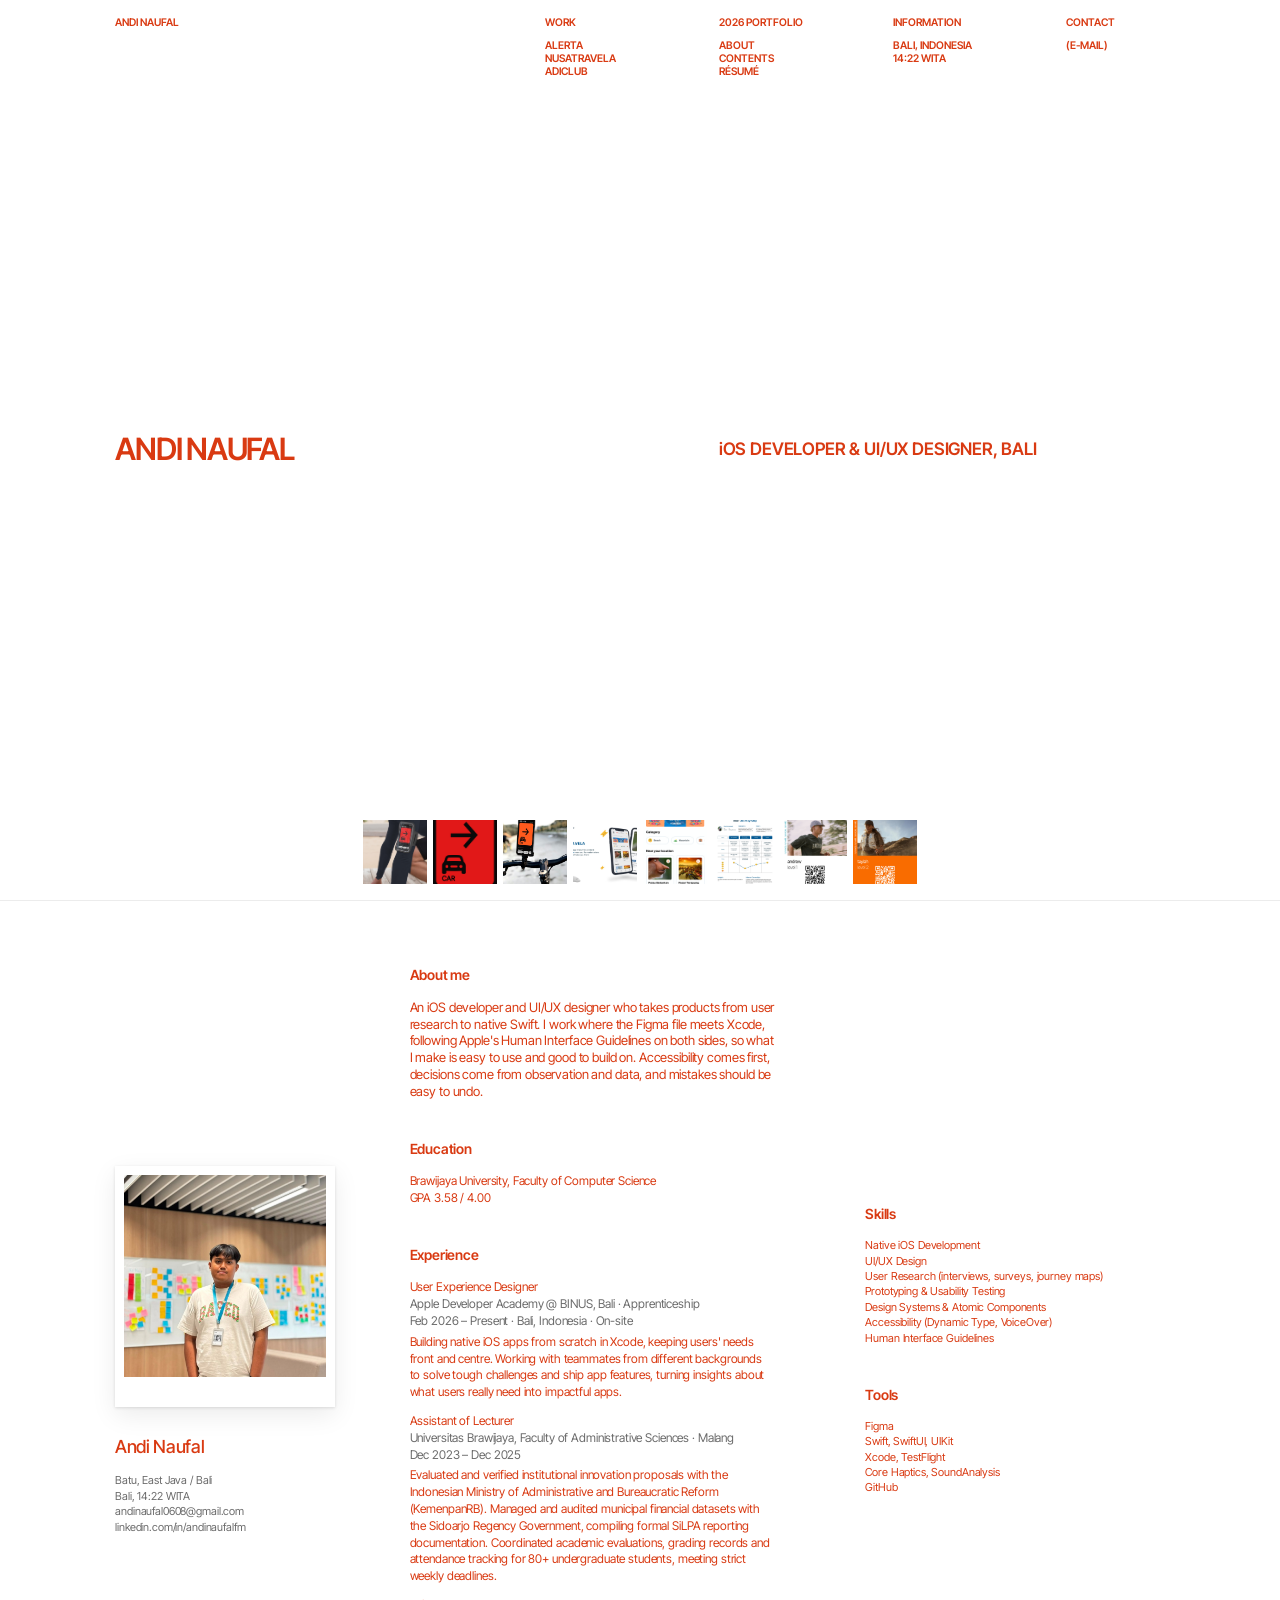
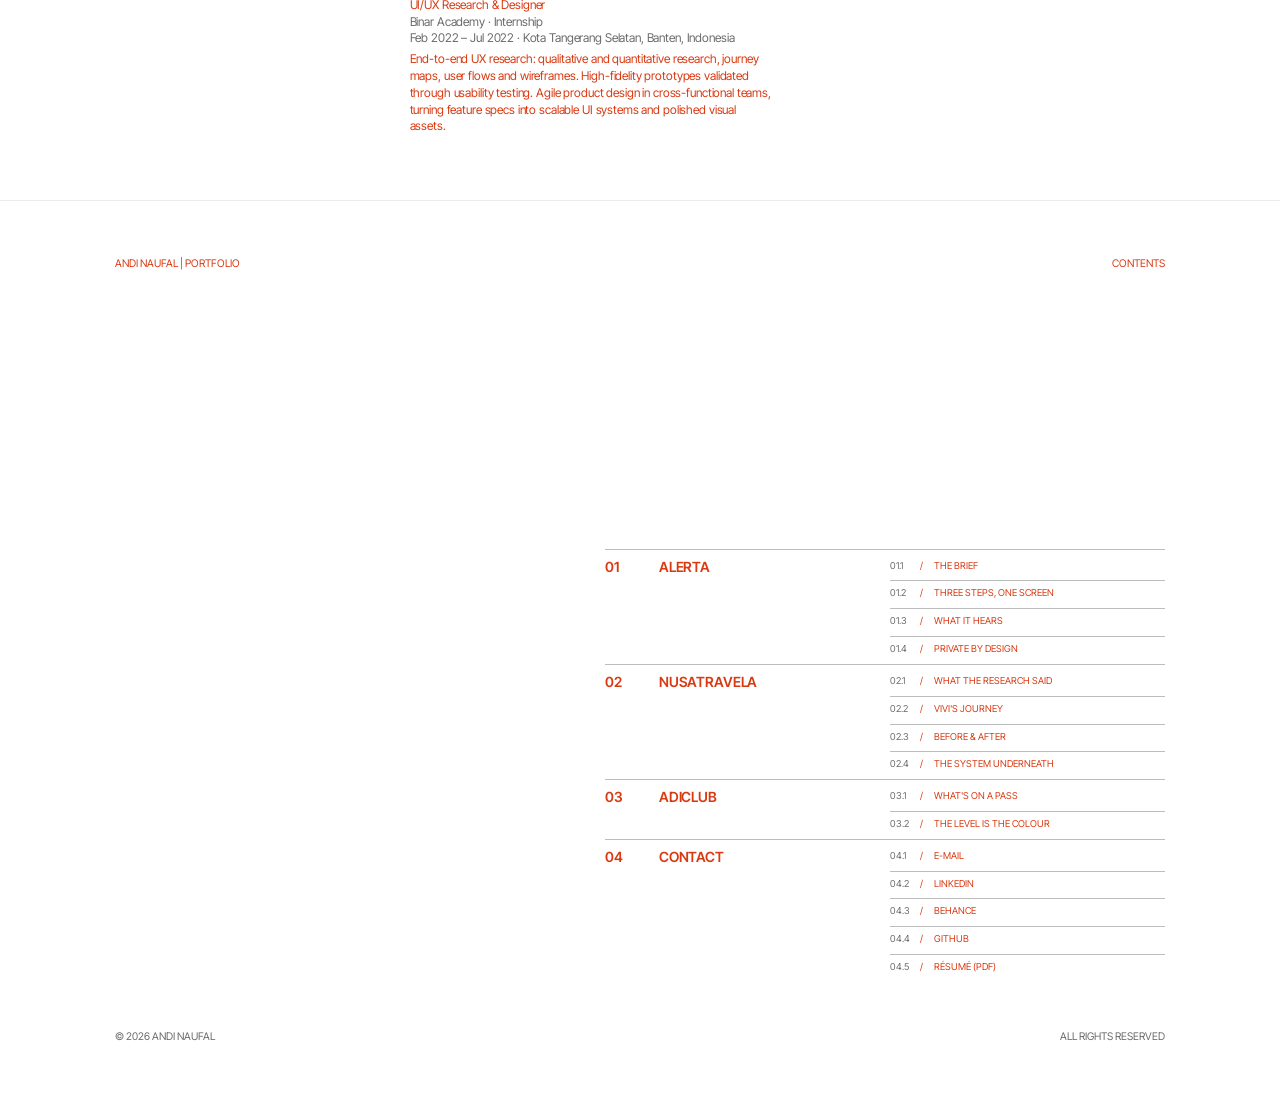
==== commit 01a5e7cc: "feat: new cover with column header and work strip, orange type Cover now has small uppercase columns" ====
--- a/index.html
+++ b/index.html
@@ -16,13 +16,42 @@
   <main>
 
     <!-- Cover -->
-    <section class="board cover" aria-label="Cover">
-      <h1 class="cover__type">
-        <span class="jl">Andi Naufal</span>
-        <span class="jl jl--c">2026 Portfolio</span>
-        <span class="jl"><span class="nc">i</span>OS Developer &amp;</span>
-        <span class="jl">UI/UX Designer</span>
-      </h1>
+    <section class="board hero" aria-label="Cover">
+      <div class="hero__top">
+        <a class="hero__mark" href="index.html">Andi Naufal</a>
+        <nav aria-label="Work">
+          <p>Work</p>
+          <a href="work/alertaapp.html">Alerta</a><br>
+          <a href="work/nusatravela.html">NusaTravela</a><br>
+          <a href="work/adiclub.html">adiClub</a>
+        </nav>
+        <div>
+          <p>2026 Portfolio</p>
+          <p><a href="#about">About</a><br><a href="#work">Contents</a><br><a href="assets/cv_andinaufal.pdf" target="_blank" rel="noopener">Résumé</a></p>
+        </div>
+        <div>
+          <p>Information</p>
+          <p>Bali, Indonesia<br><time data-clock="Asia/Makassar">--:--</time> WITA</p>
+        </div>
+        <div>
+          <p>Contact</p>
+          <p><a href="mailto:andinaufal0608@gmail.com">(E-mail)</a></p>
+        </div>
+      </div>
+      <div class="hero__mid">
+        <h1 class="hero__logo">Andi Naufal</h1>
+        <p class="hero__line"><span class="nc">i</span>OS Developer &amp; UI/UX Designer, Bali</p>
+      </div>
+      <ul class="hero__strip" aria-label="Selected work">
+        <li><a href="work/alertaapp.html"><img src="assets/alerta/running.jpg" alt="Alerta: a runner with an alert on their armband" width="120" height="120"></a></li>
+        <li><a href="work/alertaapp.html"><img src="assets/alerta/screen-alert.png" alt="Alerta: a car alert on iPhone" width="120" height="120"></a></li>
+        <li><a href="work/alertaapp.html"><img src="assets/alerta/cycling.jpg" alt="Alerta on bicycle handlebars" width="120" height="120"></a></li>
+        <li><a href="work/nusatravela.html"><img src="assets/nusatravela/hero.jpg" alt="NusaTravela" width="120" height="120"></a></li>
+        <li><a href="work/nusatravela.html"><img src="assets/nusatravela/home-after.png" alt="NusaTravela: the redesigned home screen" width="120" height="120"></a></li>
+        <li><a href="work/nusatravela.html"><img src="assets/nusatravela/journey.jpg" alt="NusaTravela: Vivi's journey map" width="120" height="120"></a></li>
+        <li><a href="work/adiclub.html"><img src="assets/adiclub/pass-level-1.png" alt="adiClub: a level 1 pass" width="120" height="120"></a></li>
+        <li><a href="work/adiclub.html"><img src="assets/adiclub/pass-level-2.png" alt="adiClub: a level 2 pass" width="120" height="120"></a></li>
+      </ul>
     </section>
 
     <!-- About -->
--- a/styles.css
+++ b/styles.css
@@ -3,9 +3,9 @@
 
 :root {
   --bg: #ffffff;
-  --ink: #161616;
+  --ink: #d93a12;
   --mute: #6b6b6b;
-  --line: #161616;
+  --line: #d93a12;
   --rule: #bdbdbd;
   --gutter: 16px;
   --side: max(var(--gutter), 9vw);
@@ -43,17 +43,30 @@
 @media (min-width: 900px) { .board { min-height: 100svh; } }
 .board + .board { border-top: 1px solid #ececec; }
 
-/* Cover: every line justified edge to edge */
-.cover { padding-top: clamp(32px, 6vw, 72px); }
-.cover__type {
-  font-size: clamp(30px, 8.2vw, 128px);
-  font-weight: 400;
-  line-height: 1.04;
-  letter-spacing: -0.035em;
-  text-transform: uppercase;
-}
-.jl { display: block; text-align: justify; text-align-last: justify; }
-.jl--c { text-align: center; text-align-last: center; }
+/* Cover: small uppercase columns on top, the name mid-screen, a strip of work at the bottom */
+.hero {
+  display: grid; grid-template-rows: auto 1fr auto; gap: 24px;
+  padding-top: 16px; padding-bottom: 16px;
+  font-size: 10.5px; font-weight: 600; line-height: 1.25; text-transform: uppercase; letter-spacing: 0;
+}
+@media (max-width: 899px) { .hero { min-height: 100svh; } }
+.hero__top, .hero__mid { display: grid; grid-template-columns: 42fr 16fr 16fr 16fr 10fr; gap: 16px; }
+.hero__top p + p { margin-top: 10px; }
+.hero__top nav p { margin-bottom: 10px; }
+.hero__mid { align-items: center; }
+.hero__logo { font-size: clamp(22px, 2.4vw, 34px); font-weight: 600; letter-spacing: -0.04em; line-height: 1; }
+.hero__line { grid-column: 3 / -1; font-size: clamp(15px, 1.35vw, 19px); letter-spacing: -0.01em; }
+.hero__strip { display: flex; justify-content: center; gap: 6px; }
+.hero__strip li { flex: 0 1 64px; }
+.hero__strip a { display: block; }
+.hero__strip img { width: 100%; aspect-ratio: 1 / 1; object-fit: cover; background: #f3f3f3; }
+.hero__strip a:hover img { opacity: 0.8; }
+@media (max-width: 759px) {
+  .hero__top { grid-template-columns: 1fr 1fr; row-gap: 20px; }
+  .hero__mark { grid-column: 1 / -1; }
+  .hero__mid { grid-template-columns: 1fr; gap: 12px; align-content: center; }
+  .hero__line { grid-column: auto; }
+}
 
 /* About: polaroid and contacts | about, education, experience | skills, tools */
 .about {
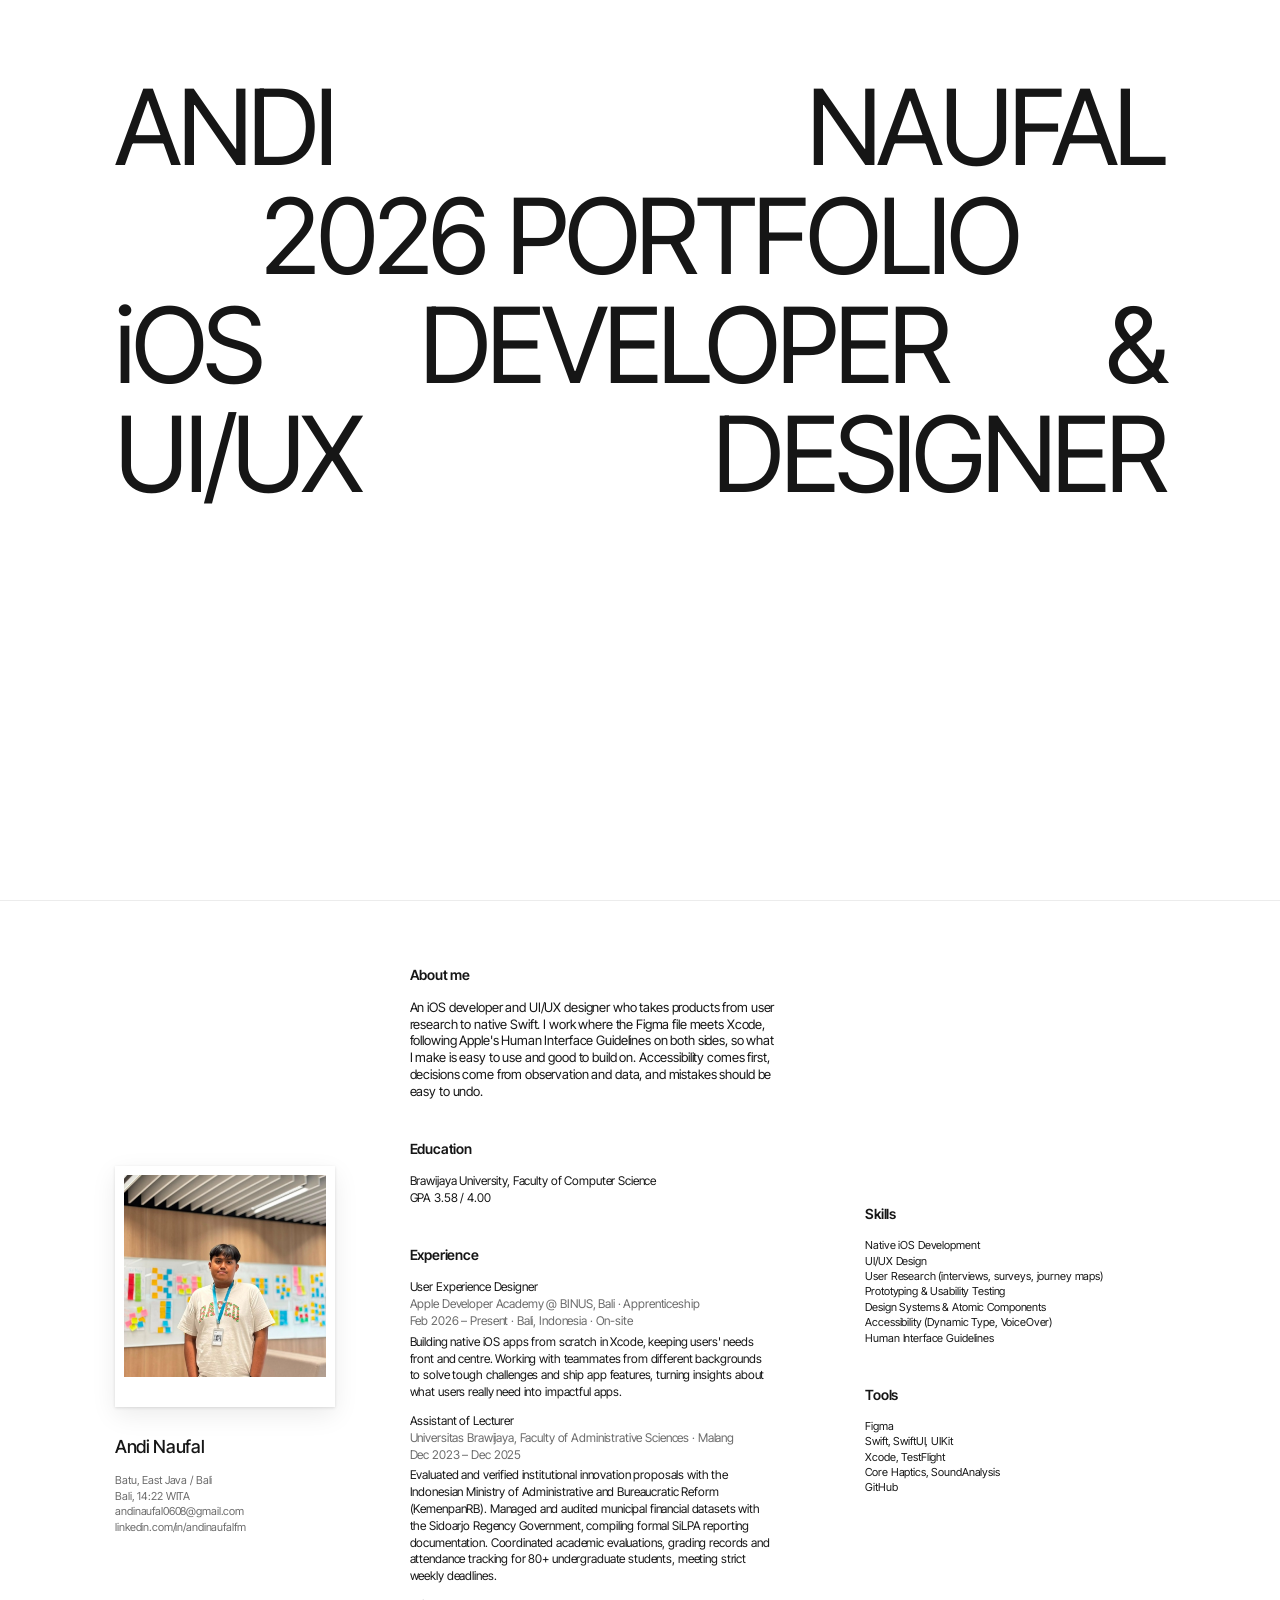
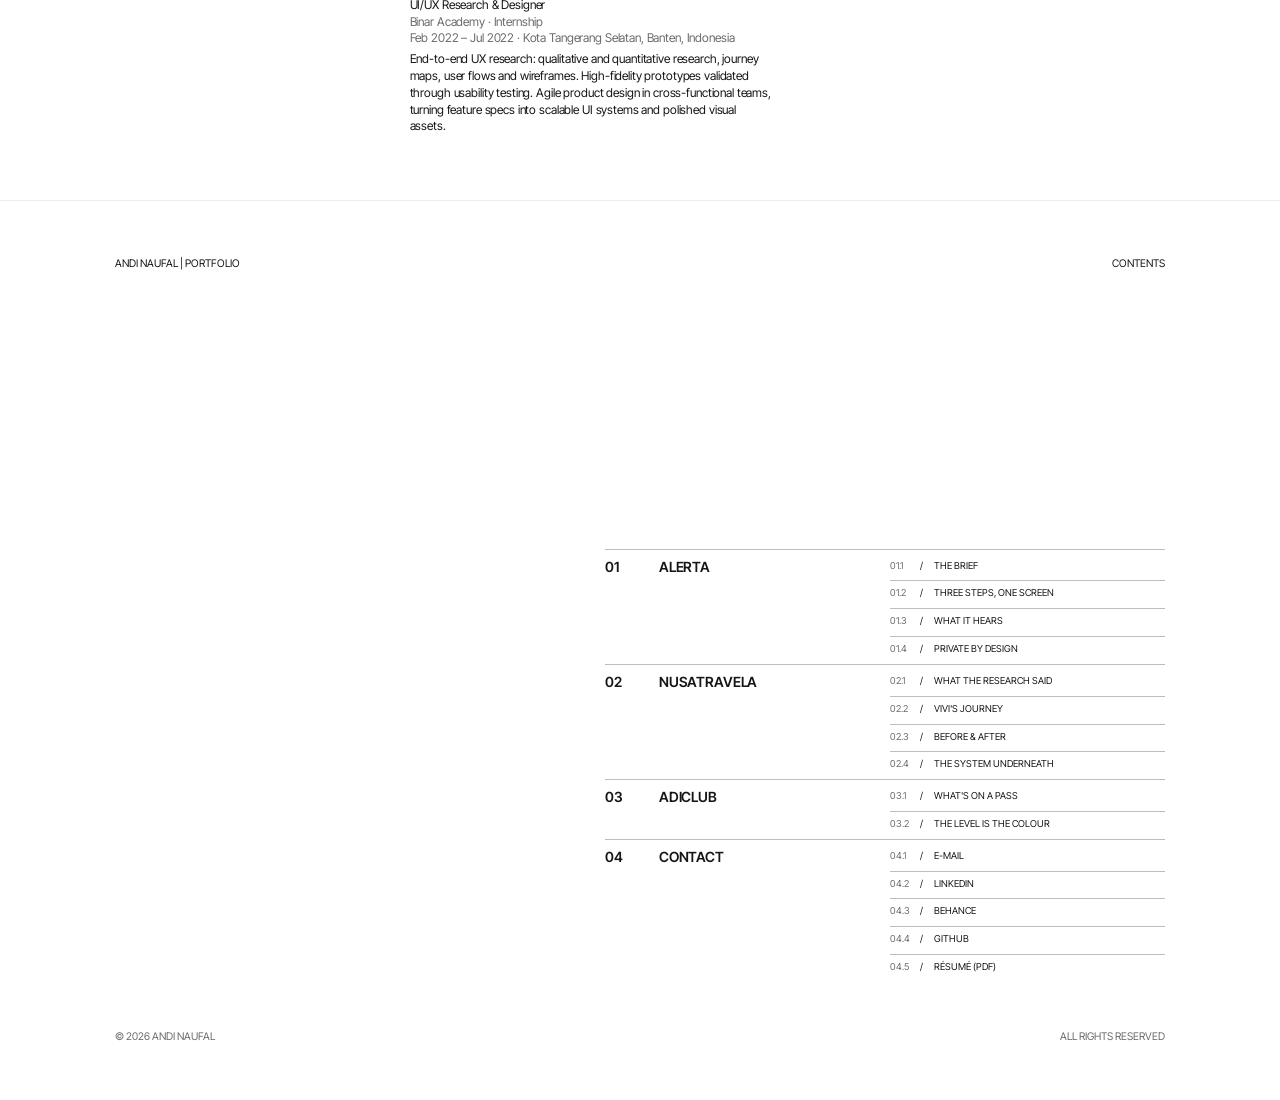
==== commit 6871894e: "Revert "feat: new cover with column header and work strip, orange type" Back to the black justified " ====
--- a/index.html
+++ b/index.html
@@ -16,42 +16,13 @@
   <main>
 
     <!-- Cover -->
-    <section class="board hero" aria-label="Cover">
-      <div class="hero__top">
-        <a class="hero__mark" href="index.html">Andi Naufal</a>
-        <nav aria-label="Work">
-          <p>Work</p>
-          <a href="work/alertaapp.html">Alerta</a><br>
-          <a href="work/nusatravela.html">NusaTravela</a><br>
-          <a href="work/adiclub.html">adiClub</a>
-        </nav>
-        <div>
-          <p>2026 Portfolio</p>
-          <p><a href="#about">About</a><br><a href="#work">Contents</a><br><a href="assets/cv_andinaufal.pdf" target="_blank" rel="noopener">Résumé</a></p>
-        </div>
-        <div>
-          <p>Information</p>
-          <p>Bali, Indonesia<br><time data-clock="Asia/Makassar">--:--</time> WITA</p>
-        </div>
-        <div>
-          <p>Contact</p>
-          <p><a href="mailto:andinaufal0608@gmail.com">(E-mail)</a></p>
-        </div>
-      </div>
-      <div class="hero__mid">
-        <h1 class="hero__logo">Andi Naufal</h1>
-        <p class="hero__line"><span class="nc">i</span>OS Developer &amp; UI/UX Designer, Bali</p>
-      </div>
-      <ul class="hero__strip" aria-label="Selected work">
-        <li><a href="work/alertaapp.html"><img src="assets/alerta/running.jpg" alt="Alerta: a runner with an alert on their armband" width="120" height="120"></a></li>
-        <li><a href="work/alertaapp.html"><img src="assets/alerta/screen-alert.png" alt="Alerta: a car alert on iPhone" width="120" height="120"></a></li>
-        <li><a href="work/alertaapp.html"><img src="assets/alerta/cycling.jpg" alt="Alerta on bicycle handlebars" width="120" height="120"></a></li>
-        <li><a href="work/nusatravela.html"><img src="assets/nusatravela/hero.jpg" alt="NusaTravela" width="120" height="120"></a></li>
-        <li><a href="work/nusatravela.html"><img src="assets/nusatravela/home-after.png" alt="NusaTravela: the redesigned home screen" width="120" height="120"></a></li>
-        <li><a href="work/nusatravela.html"><img src="assets/nusatravela/journey.jpg" alt="NusaTravela: Vivi's journey map" width="120" height="120"></a></li>
-        <li><a href="work/adiclub.html"><img src="assets/adiclub/pass-level-1.png" alt="adiClub: a level 1 pass" width="120" height="120"></a></li>
-        <li><a href="work/adiclub.html"><img src="assets/adiclub/pass-level-2.png" alt="adiClub: a level 2 pass" width="120" height="120"></a></li>
-      </ul>
+    <section class="board cover" aria-label="Cover">
+      <h1 class="cover__type">
+        <span class="jl">Andi Naufal</span>
+        <span class="jl jl--c">2026 Portfolio</span>
+        <span class="jl"><span class="nc">i</span>OS Developer &amp;</span>
+        <span class="jl">UI/UX Designer</span>
+      </h1>
     </section>
 
     <!-- About -->
--- a/styles.css
+++ b/styles.css
@@ -3,9 +3,9 @@
 
 :root {
   --bg: #ffffff;
-  --ink: #d93a12;
+  --ink: #161616;
   --mute: #6b6b6b;
-  --line: #d93a12;
+  --line: #161616;
   --rule: #bdbdbd;
   --gutter: 16px;
   --side: max(var(--gutter), 9vw);
@@ -43,30 +43,17 @@
 @media (min-width: 900px) { .board { min-height: 100svh; } }
 .board + .board { border-top: 1px solid #ececec; }
 
-/* Cover: small uppercase columns on top, the name mid-screen, a strip of work at the bottom */
-.hero {
-  display: grid; grid-template-rows: auto 1fr auto; gap: 24px;
-  padding-top: 16px; padding-bottom: 16px;
-  font-size: 10.5px; font-weight: 600; line-height: 1.25; text-transform: uppercase; letter-spacing: 0;
-}
-@media (max-width: 899px) { .hero { min-height: 100svh; } }
-.hero__top, .hero__mid { display: grid; grid-template-columns: 42fr 16fr 16fr 16fr 10fr; gap: 16px; }
-.hero__top p + p { margin-top: 10px; }
-.hero__top nav p { margin-bottom: 10px; }
-.hero__mid { align-items: center; }
-.hero__logo { font-size: clamp(22px, 2.4vw, 34px); font-weight: 600; letter-spacing: -0.04em; line-height: 1; }
-.hero__line { grid-column: 3 / -1; font-size: clamp(15px, 1.35vw, 19px); letter-spacing: -0.01em; }
-.hero__strip { display: flex; justify-content: center; gap: 6px; }
-.hero__strip li { flex: 0 1 64px; }
-.hero__strip a { display: block; }
-.hero__strip img { width: 100%; aspect-ratio: 1 / 1; object-fit: cover; background: #f3f3f3; }
-.hero__strip a:hover img { opacity: 0.8; }
-@media (max-width: 759px) {
-  .hero__top { grid-template-columns: 1fr 1fr; row-gap: 20px; }
-  .hero__mark { grid-column: 1 / -1; }
-  .hero__mid { grid-template-columns: 1fr; gap: 12px; align-content: center; }
-  .hero__line { grid-column: auto; }
-}
+/* Cover: every line justified edge to edge */
+.cover { padding-top: clamp(32px, 6vw, 72px); }
+.cover__type {
+  font-size: clamp(30px, 8.2vw, 128px);
+  font-weight: 400;
+  line-height: 1.04;
+  letter-spacing: -0.035em;
+  text-transform: uppercase;
+}
+.jl { display: block; text-align: justify; text-align-last: justify; }
+.jl--c { text-align: center; text-align-last: center; }
 
 /* About: polaroid and contacts | about, education, experience | skills, tools */
 .about {
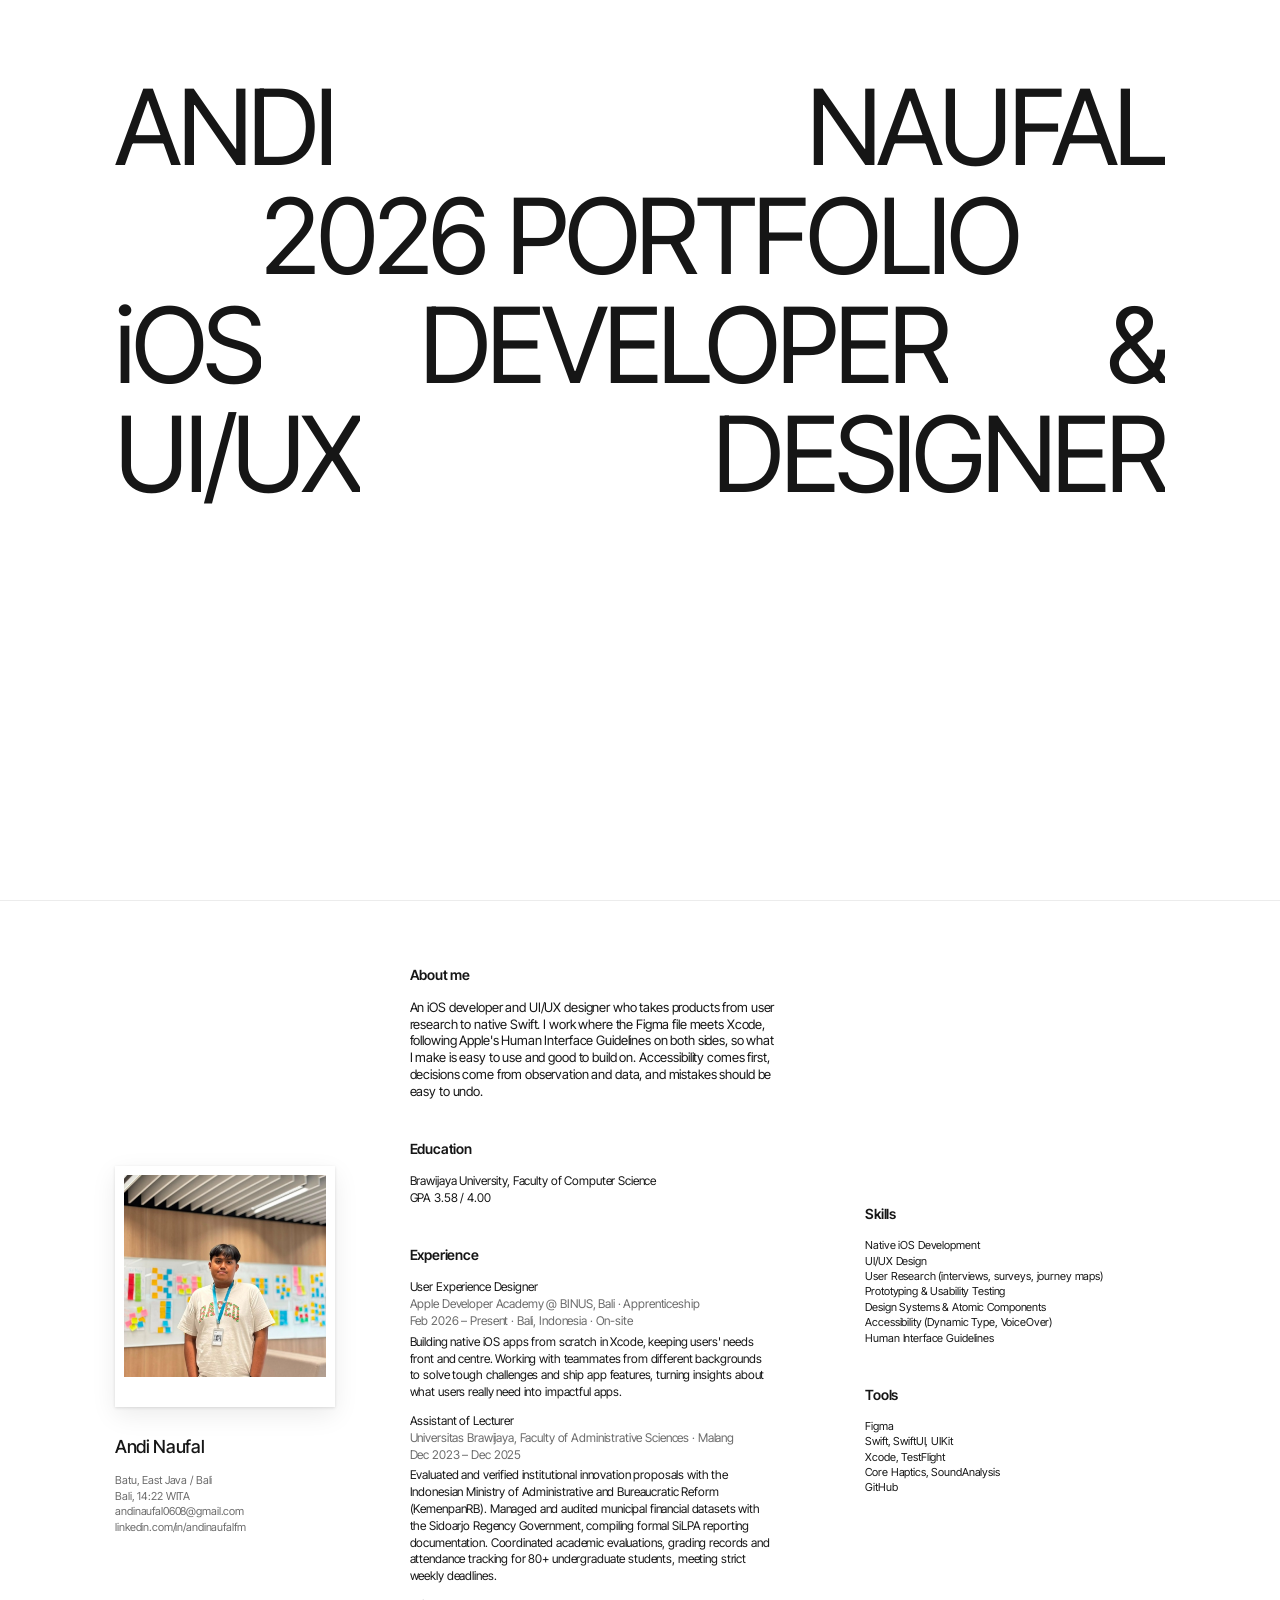
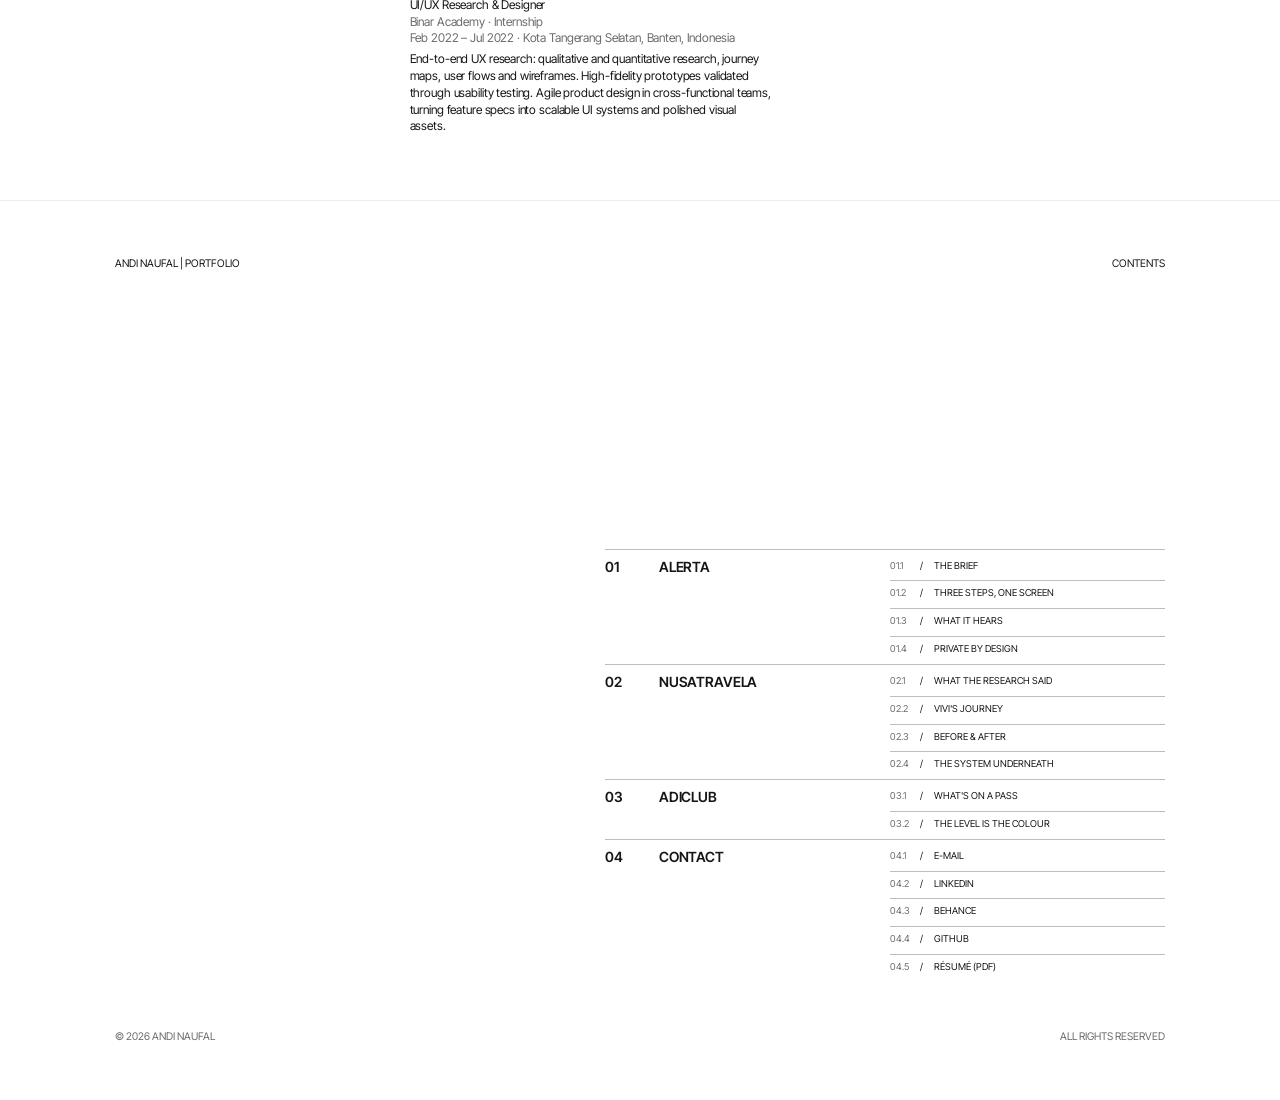
==== commit f9d9bbbd: "feat: animate the cover words in on load Each word rises out of its own line, staggered, in about 1." ====
--- a/index.html
+++ b/index.html
@@ -18,10 +18,10 @@
     <!-- Cover -->
     <section class="board cover" aria-label="Cover">
       <h1 class="cover__type">
-        <span class="jl">Andi Naufal</span>
-        <span class="jl jl--c">2026 Portfolio</span>
-        <span class="jl"><span class="nc">i</span>OS Developer &amp;</span>
-        <span class="jl">UI/UX Designer</span>
+        <span class="jl"><span class="w"><span style="--d:0ms">Andi</span></span> <span class="w"><span style="--d:60ms">Naufal</span></span></span>
+        <span class="jl jl--c"><span class="w"><span style="--d:110ms">2026</span></span> <span class="w"><span style="--d:170ms">Portfolio</span></span></span>
+        <span class="jl"><span class="w"><span style="--d:220ms"><span class="nc">i</span>OS</span></span> <span class="w"><span style="--d:280ms">Developer</span></span> <span class="w"><span style="--d:340ms">&amp;</span></span></span>
+        <span class="jl"><span class="w"><span style="--d:330ms">UI/UX</span></span> <span class="w"><span style="--d:390ms">Designer</span></span></span>
       </h1>
     </section>
 
--- a/styles.css
+++ b/styles.css
@@ -54,6 +54,11 @@
 }
 .jl { display: block; text-align: justify; text-align-last: justify; }
 .jl--c { text-align: center; text-align-last: center; }
+/* Opening: each word rises out of its own line, one after another */
+.cover__type .w { display: inline-block; overflow: hidden; vertical-align: top; padding-bottom: 0.08em; margin-bottom: -0.08em; }
+.cover__type .w > span { display: inline-block; animation: rise 1.1s cubic-bezier(0.2, 0.75, 0.1, 1) both; animation-delay: calc(var(--d, 0ms) + 150ms); }
+@keyframes rise { from { transform: translateY(110%); } to { transform: none; } }
+@media (prefers-reduced-motion: reduce) { .cover__type .w > span { animation: none; } }
 
 /* About: polaroid and contacts | about, education, experience | skills, tools */
 .about {
